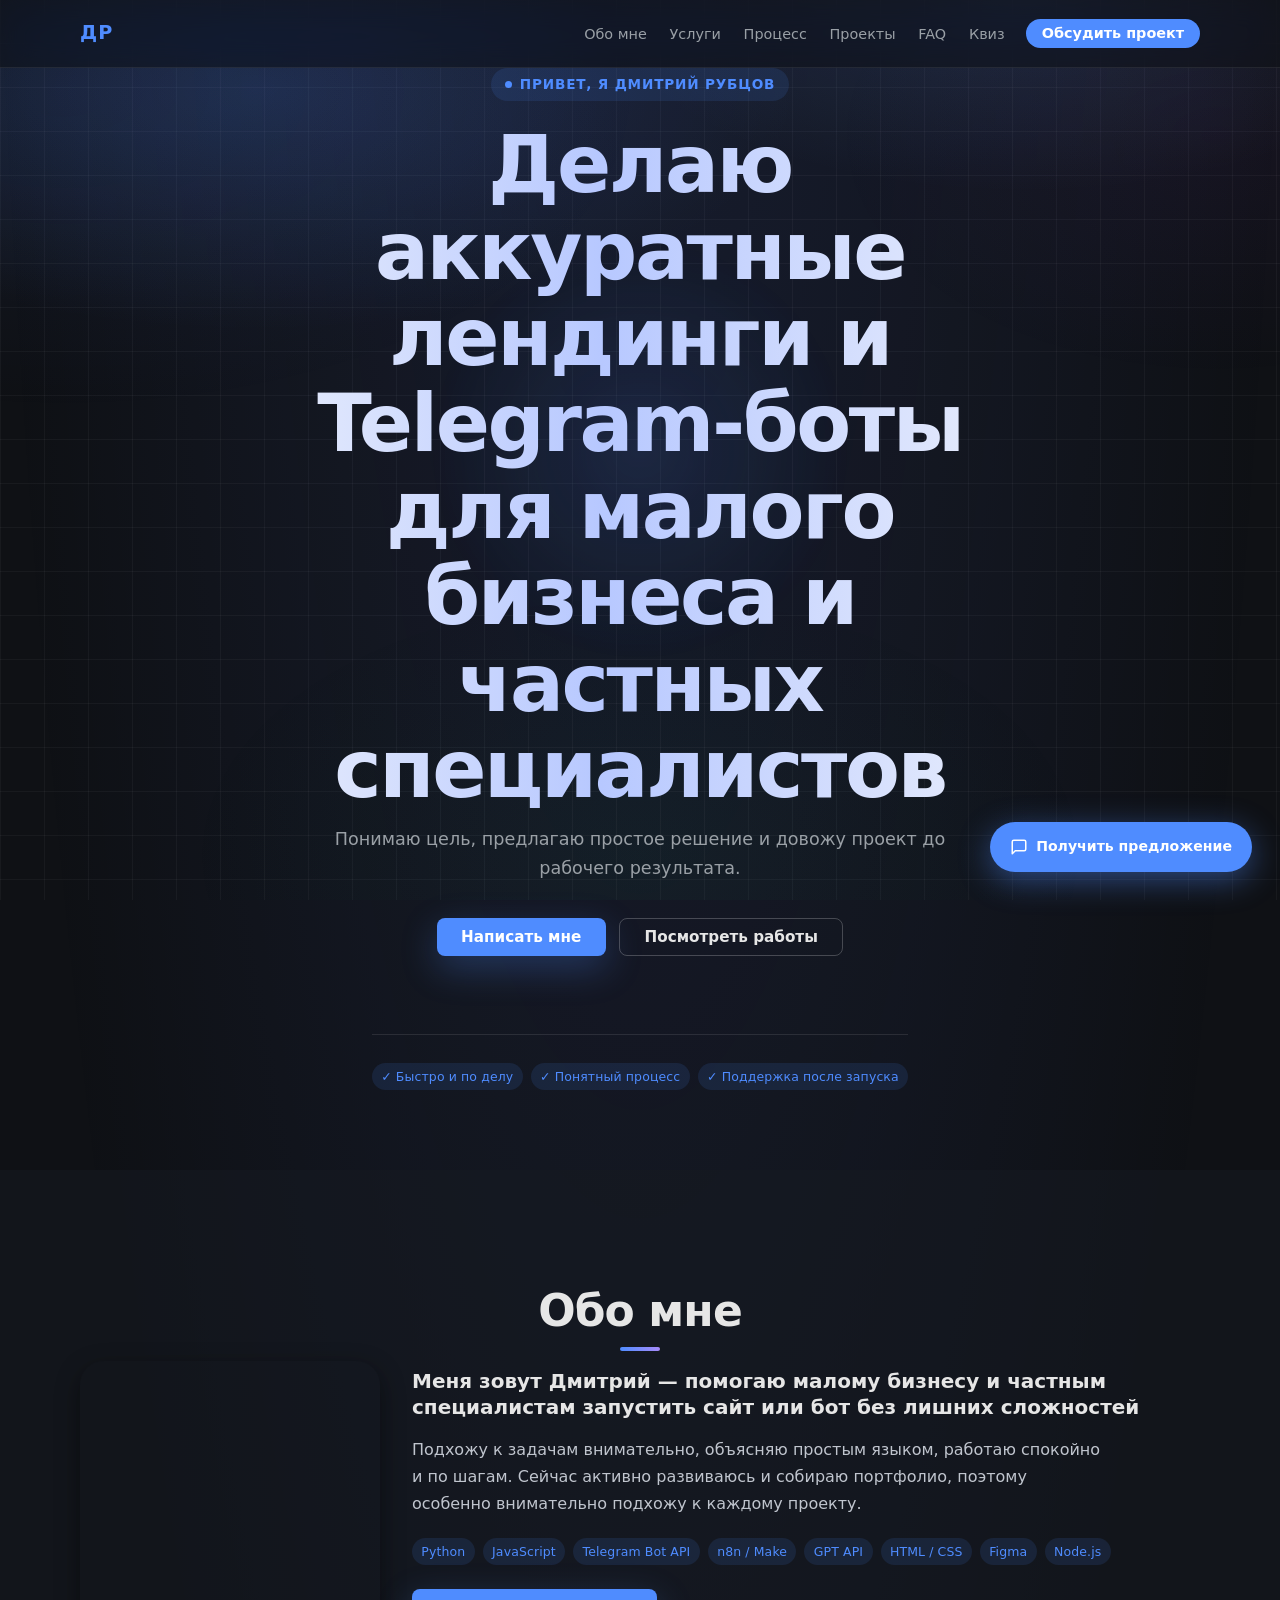
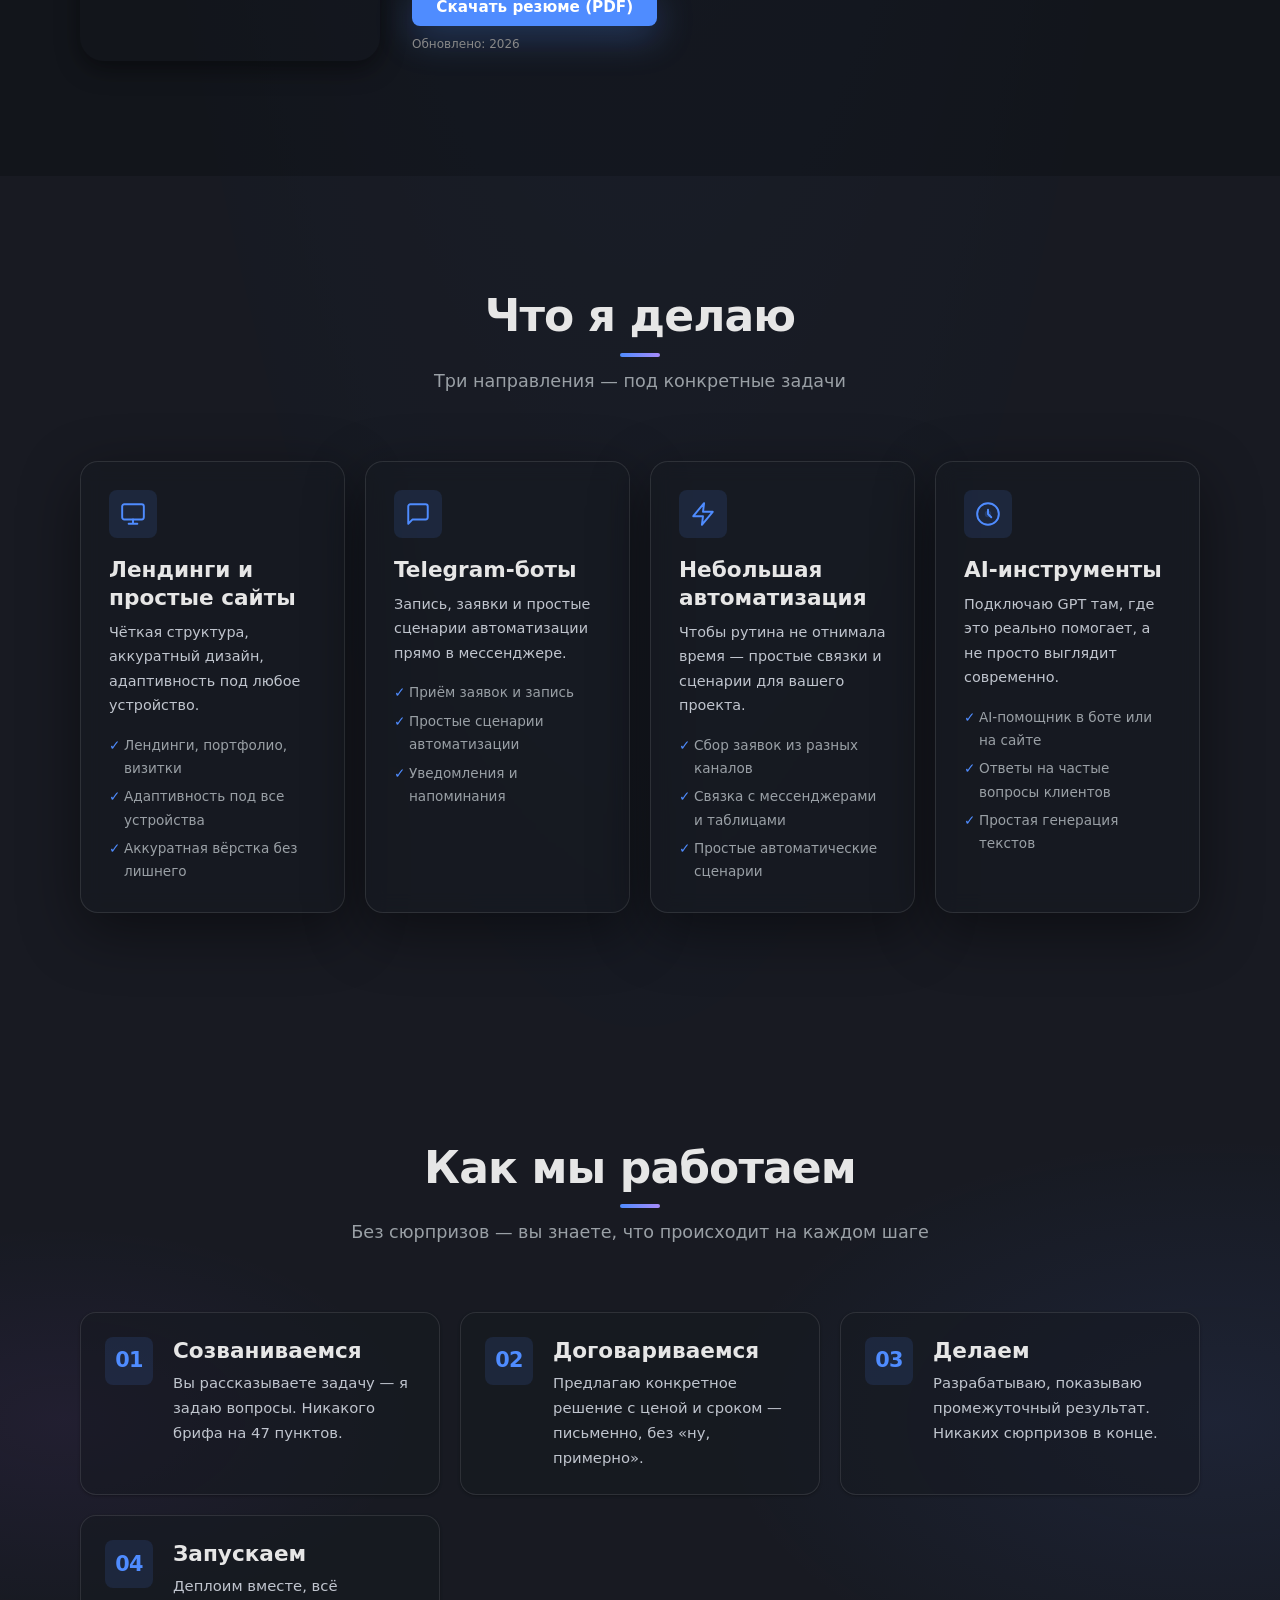
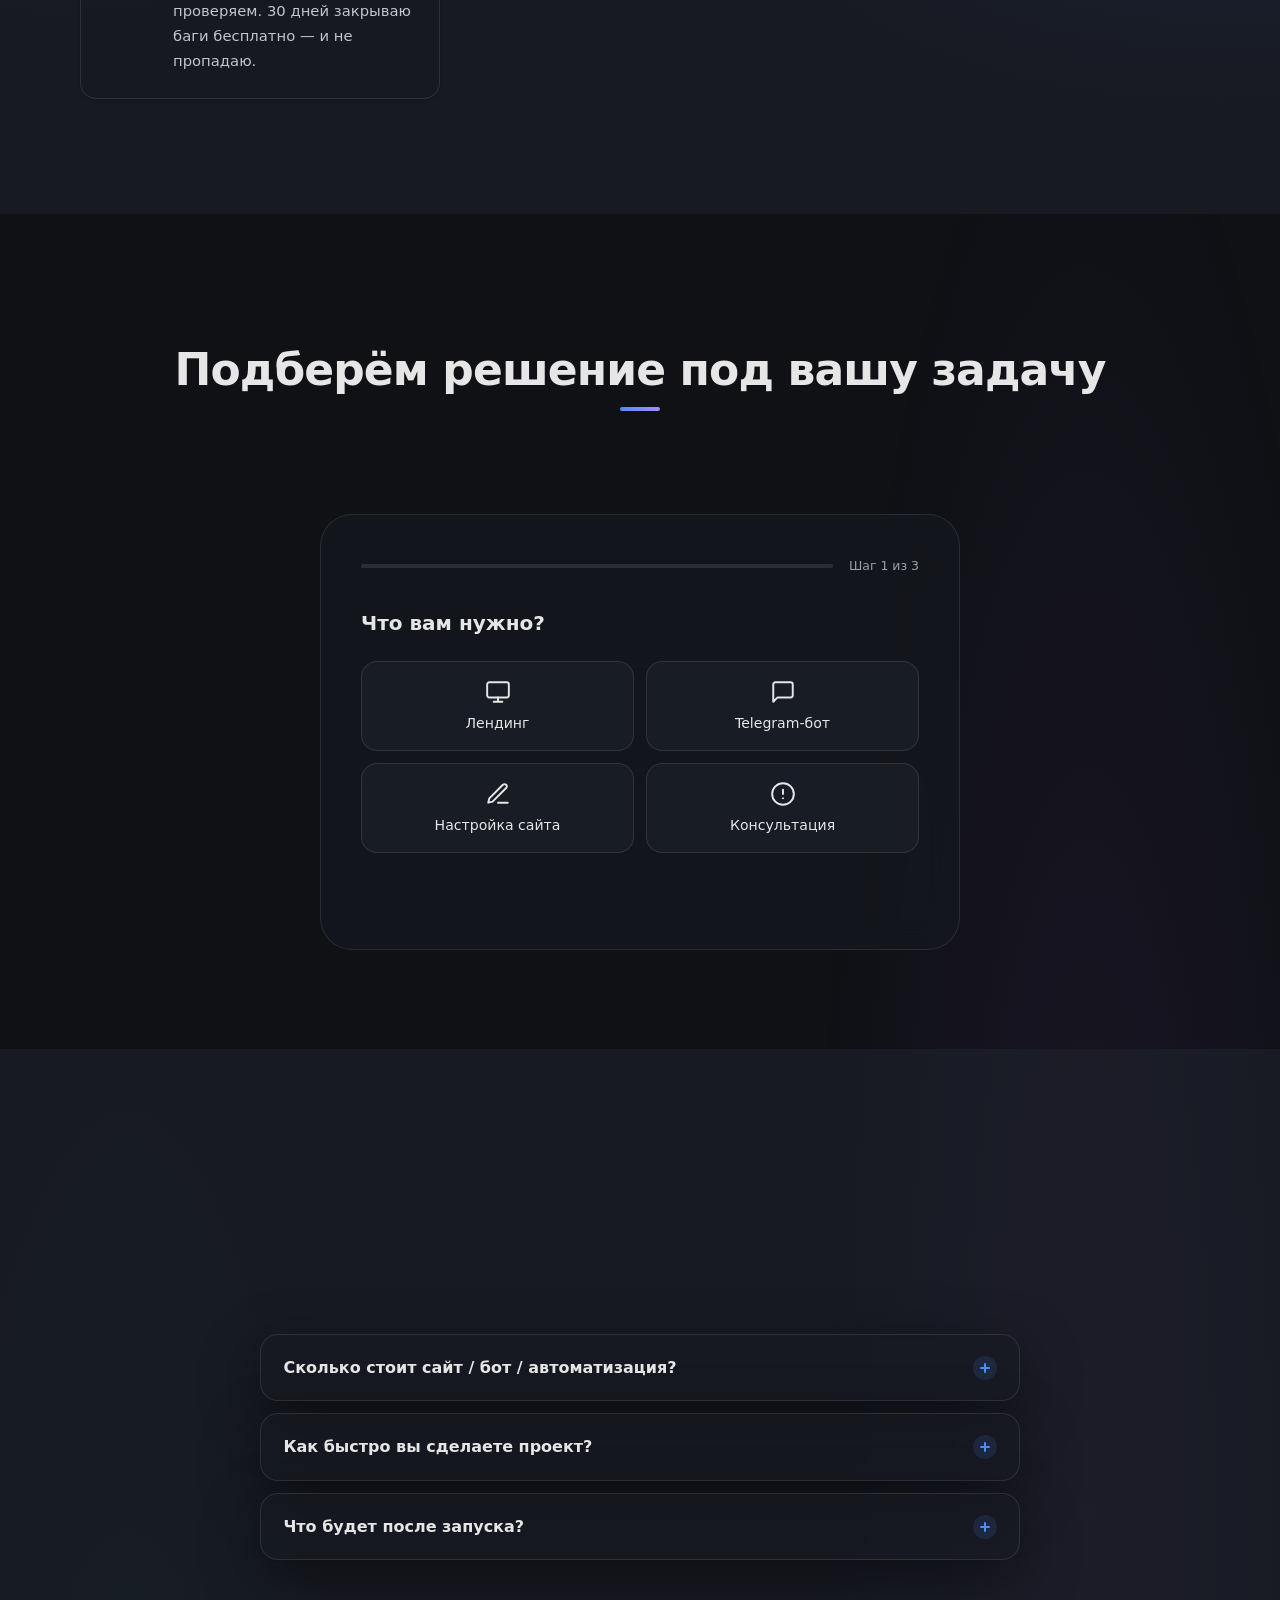
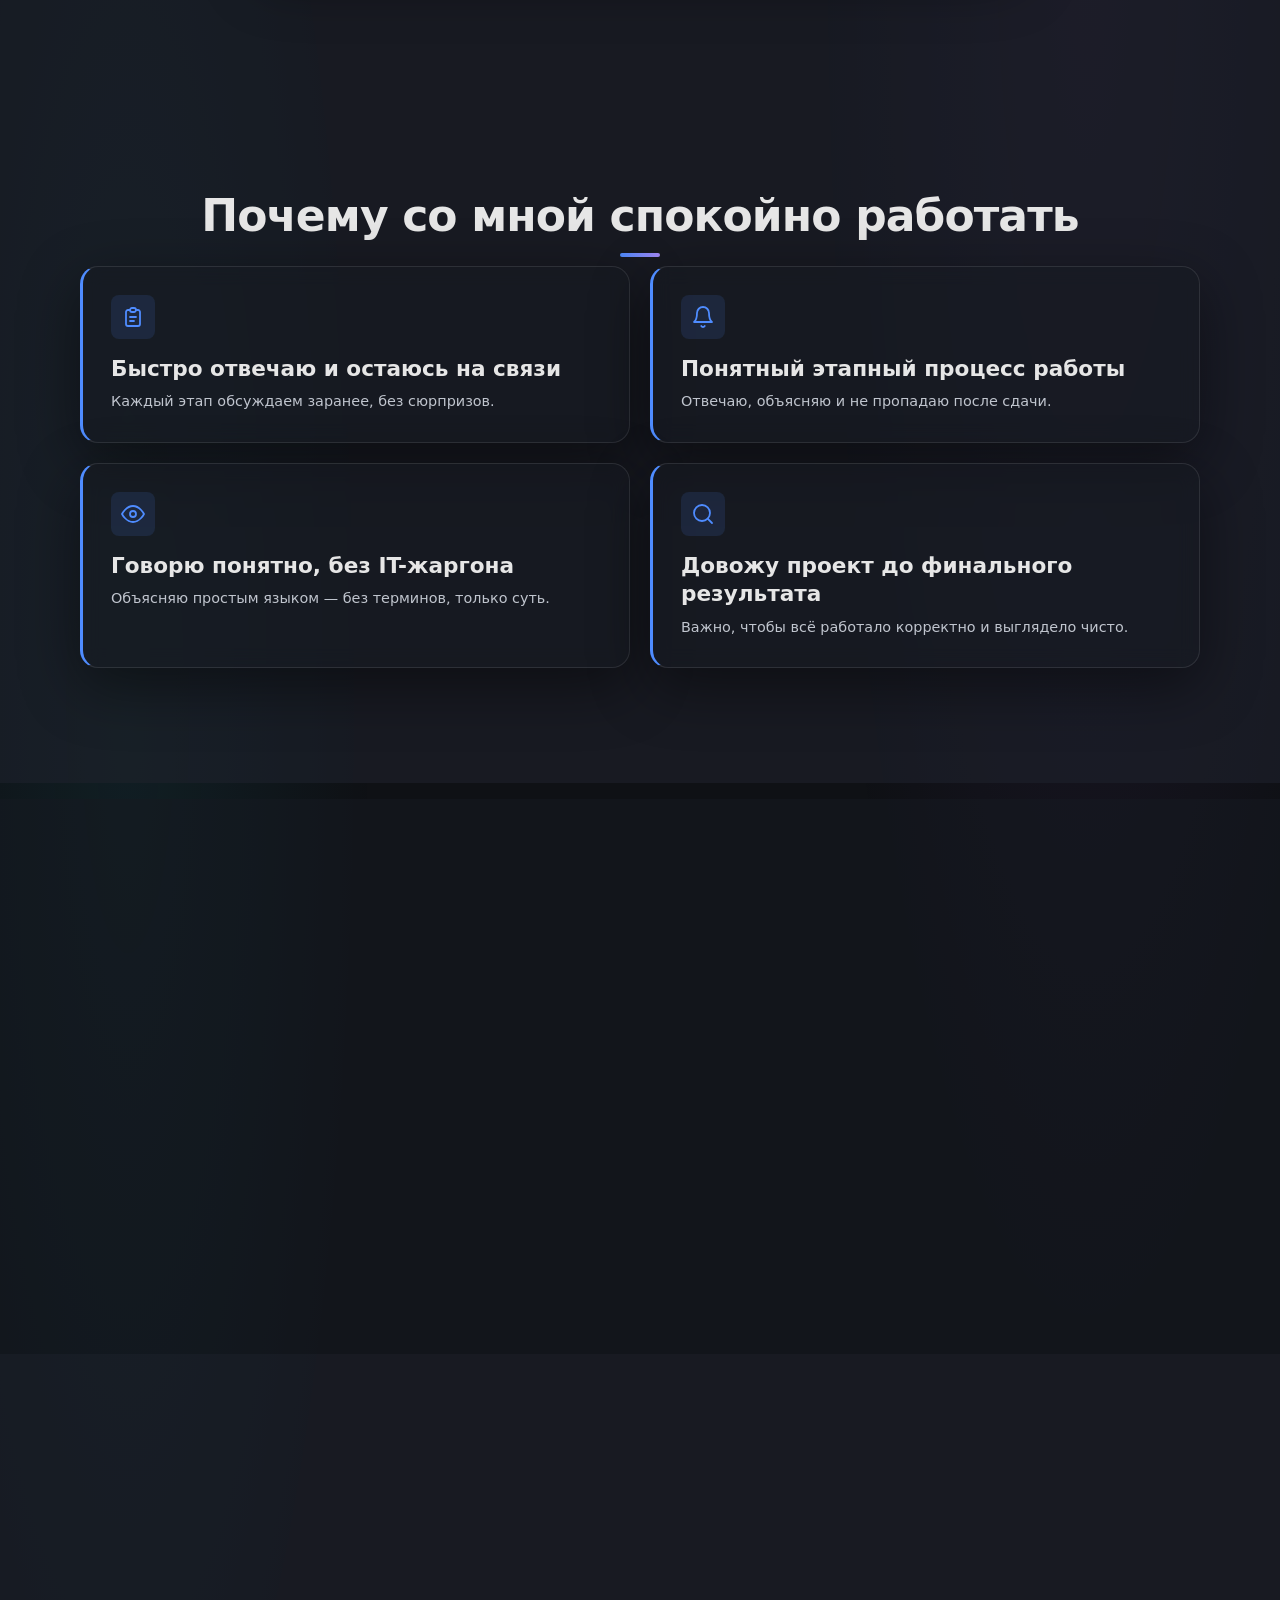
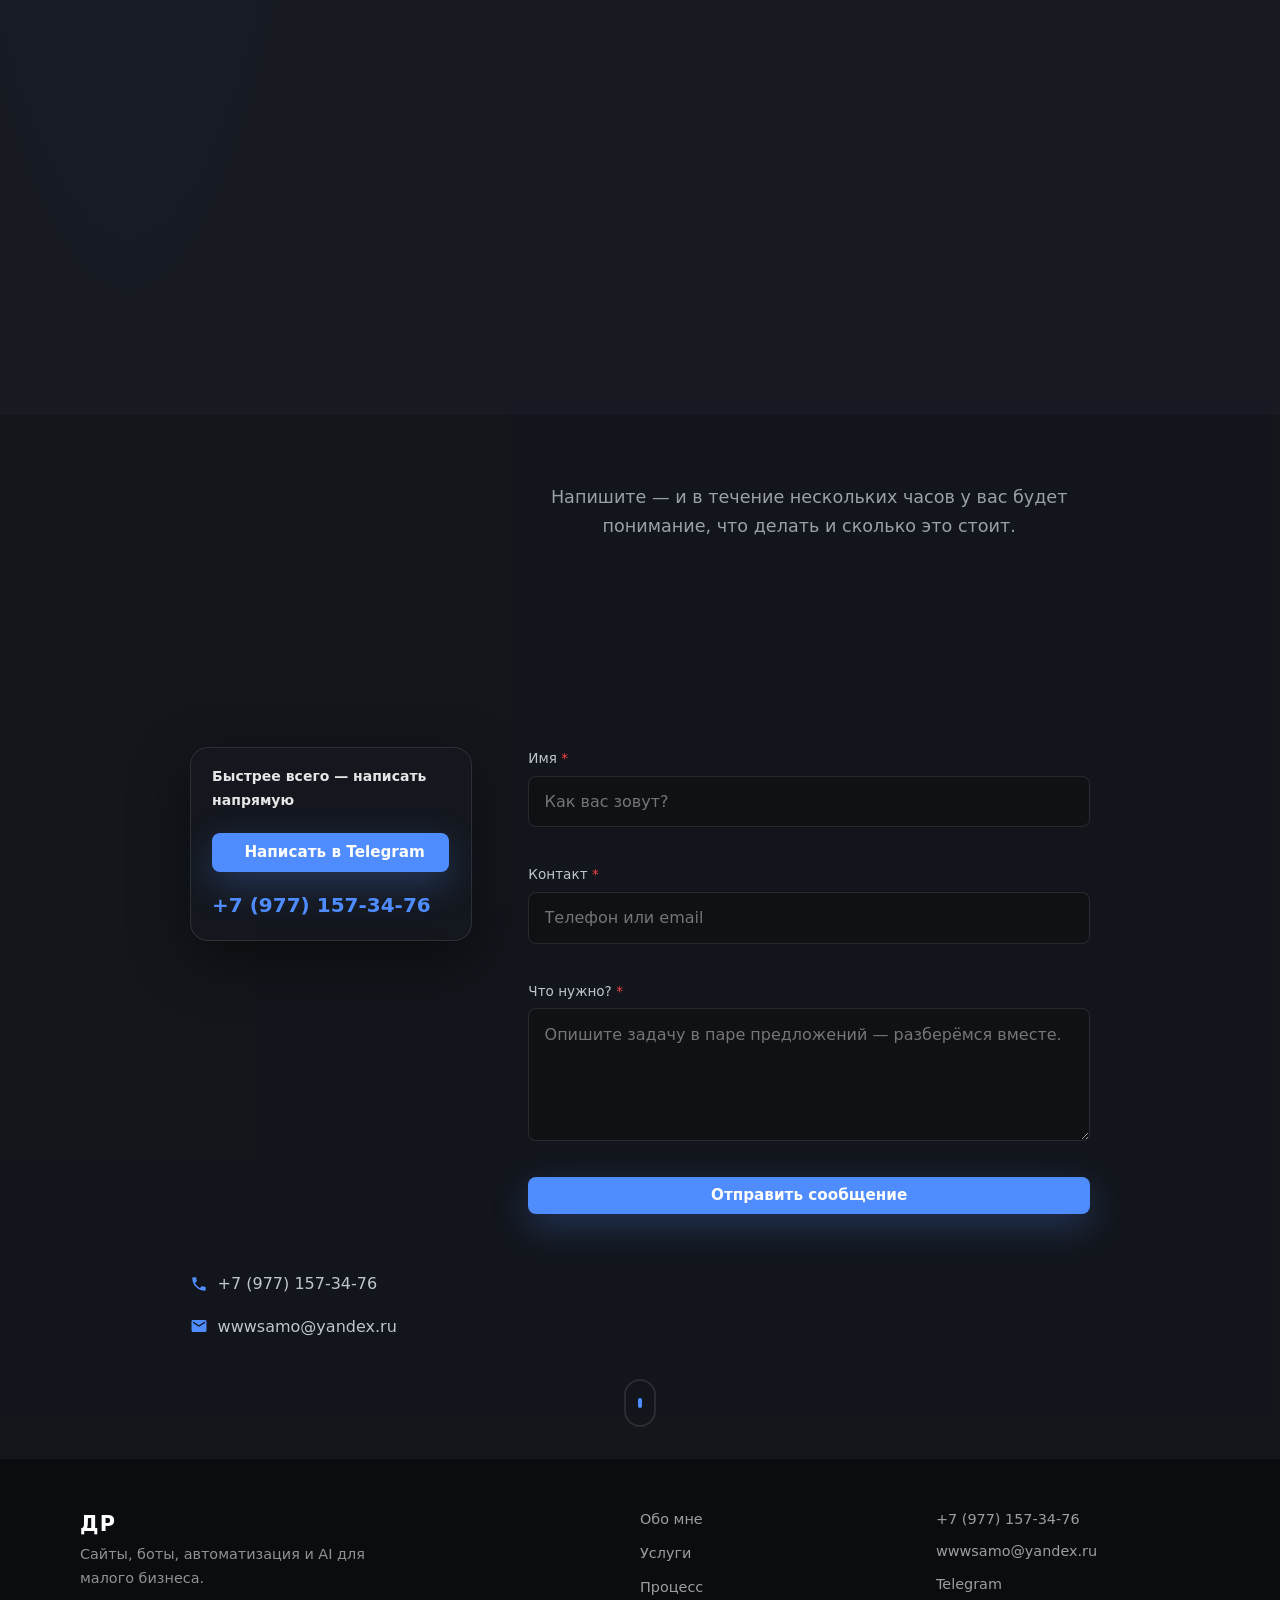
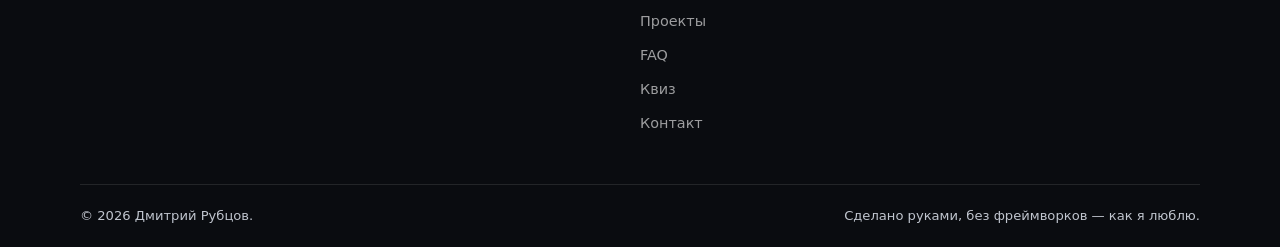
==== index.html @ fde27c3b "fix: cache bust script.js to fix quiz interactivity on production" ====
<!DOCTYPE html>
<html lang="ru">
<head>
  <meta charset="UTF-8" />
  <meta name="viewport" content="width=device-width, initial-scale=1.0" />
  <meta name="description" content="Создаю адаптивные лендинги и Telegram-боты для задач бизнеса. Ясно, по шагам, с доведением до результата." />
  <link rel="canonical" href="https://olgachauka.ru/" />
  <meta name="robots" content="index,follow" />
  <meta property="og:title"       content="Дмитрий Рубцов — сайты и боты" />
  <meta property="og:description" content="Адаптивные лендинги, Telegram-боты, прозрачный процесс и ясная коммуникация." />
  <meta property="og:type"        content="website" />
  <meta property="og:url"         content="https://olgachauka.ru/" />
  <meta property="og:image"       content="https://olgachauka.ru/og.jpg" />
  <meta property="og:image:width" content="1200" />
  <meta property="og:image:height" content="630" />
  <meta name="twitter:card"        content="summary_large_image" />
  <meta name="twitter:title"       content="Дмитрий Рубцов — сайты и Telegram-боты" />
  <meta name="twitter:description" content="Адаптивные лендинги, Telegram-боты и автоматизация для бизнеса." />
  <meta name="twitter:image"       content="https://olgachauka.ru/og.jpg" />
  <meta name="theme-color" content="#0f172a">
  <link rel="icon" href="/favicon.ico" sizes="any">
  <link rel="icon" href="/icon.svg" type="image/svg+xml">
  <title>Дмитрий Рубцов — Лендинги и Telegram-боты</title>
  <link rel="stylesheet" href="styles.css?v=2" />
</head>
<body>

  <div class="cursor-glow" aria-hidden="true"></div>

  <!-- ============================================================
       HEADER
       ============================================================ -->
  <header class="header" id="header">
    <nav class="nav container" aria-label="Главное меню">

      <a href="#hero" class="nav__logo" aria-label="На главную">ДР</a>

      <button class="nav__burger" id="navBurger"
              aria-label="Открыть меню" aria-expanded="false"
              aria-controls="navList">
        <span></span>
        <span></span>
        <span></span>
      </button>

      <ul class="nav__list" id="navList" role="list">
        <li><a href="#about"   class="nav__link">Обо мне</a></li>
        <li><a href="#services" class="nav__link">Услуги</a></li>
        <li><a href="#process"  class="nav__link">Процесс</a></li>
        <li><a href="#projects" class="nav__link">Проекты</a></li>
        <li><a href="#faq"      class="nav__link">FAQ</a></li>
        <li><a href="#quiz"     class="nav__link">Квиз</a></li>
        <li><a href="#contact"  class="nav__link nav__link--cta">Обсудить проект</a></li>
      </ul>

    </nav>
  </header>

  <main>

    <!-- ============================================================
         HERO
         ============================================================ -->
    <section class="hero" id="hero" aria-labelledby="heroHeading">
      <div class="hero__content container">

        <p class="hero__greeting">Привет, я Дмитрий Рубцов</p>

        <h1 class="hero__name" id="heroHeading">
          Делаю аккуратные лендинги и Telegram-боты для малого бизнеса и частных специалистов
        </h1>

        <p class="hero__desc">
          Понимаю цель, предлагаю простое решение и довожу проект до рабочего результата.
        </p>

        <div class="hero__actions">
          <a href="#contact"   class="btn btn--primary">Написать мне</a>
          <a href="#projects" class="btn btn--outline">Посмотреть работы</a>
        </div>

        <ul class="hero__badges" role="list" aria-label="Принципы работы">
          <li class="tag">✓ Быстро и по делу</li>
          <li class="tag">✓ Понятный процесс</li>
          <li class="tag">✓ Поддержка после запуска</li>
        </ul>

      </div>

      <a href="#about" class="hero__scroll-hint" aria-label="Перейти к разделу «Обо мне»">
        <span aria-hidden="true"></span>
      </a>
    </section>

    <!-- ============================================================
         ABOUT
         ============================================================ -->
    <section class="section about reveal" id="about" aria-labelledby="aboutHeading">
      <div class="container">
        <h2 class="section__title" id="aboutHeading">Обо мне</h2>

        <div class="about__grid">

          <figure class="about__photo">
            <img src="assets/photo.jpg" alt="Дмитрий Рубцов — разработчик"
                 width="320" height="320" loading="lazy"
                 onerror="this.style.display='none'" />
            <div class="about__photo-placeholder" aria-hidden="true" style="display:none">ДР</div>
          </figure>

          <div class="about__text">
            <h3 class="about__subtitle">Меня зовут Дмитрий — помогаю малому бизнесу и частным специалистам запустить сайт или бот без лишних сложностей</h3>

            <p>Подхожу к задачам внимательно, объясняю простым языком, работаю спокойно и по шагам.
              Сейчас активно развиваюсь и собираю портфолио, поэтому особенно внимательно
              подхожу к каждому проекту.</p>

            <ul class="about__skills" role="list" aria-label="Технологии">
              <li class="tag">Python</li>
              <li class="tag">JavaScript</li>
              <li class="tag">Telegram Bot API</li>
              <li class="tag">n8n / Make</li>
              <li class="tag">GPT API</li>
              <li class="tag">HTML / CSS</li>
              <li class="tag">Figma</li>
              <li class="tag">Node.js</li>
            </ul>

            <a href="assets/resume.pdf" class="btn btn--primary"
               target="_blank" rel="noopener noreferrer"
               aria-label="Скачать резюме в формате PDF">
              Скачать резюме (PDF)
            </a>
            <small style="display:block;margin-top:.5rem;color:#888;font-size:.75rem;">Обновлено: 2026</small>
          </div>

        </div>
      </div>
    </section>

    <!-- ============================================================
         SERVICES
         ============================================================ -->
    <section class="section services reveal" id="services" aria-labelledby="servicesHeading">
      <div class="container">
        <h2 class="section__title" id="servicesHeading">Что я делаю</h2>
        <p class="section__subtitle">Три направления — под конкретные задачи</p>

        <ul class="services__grid" role="list">

          <li class="service-card tilt-card">
            <div class="service-card__icon" aria-hidden="true">
              <svg viewBox="0 0 24 24" fill="none" stroke="currentColor" stroke-width="1.8"
                   stroke-linecap="round" stroke-linejoin="round">
                <rect x="2" y="3" width="20" height="14" rx="2"/>
                <path d="M8 21h8M12 17v4"/>
              </svg>
            </div>
            <h3 class="service-card__title">Лендинги и простые сайты</h3>
            <p class="service-card__desc">
              Чёткая структура, аккуратный дизайн, адаптивность под любое устройство.
            </p>
            <ul class="service-card__list" role="list">
              <li>Лендинги, портфолио, визитки</li>
              <li>Адаптивность под все устройства</li>
              <li>Аккуратная вёрстка без лишнего</li>
            </ul>
          </li>

          <li class="service-card tilt-card">
            <div class="service-card__icon" aria-hidden="true">
              <svg viewBox="0 0 24 24" fill="none" stroke="currentColor" stroke-width="1.8"
                   stroke-linecap="round" stroke-linejoin="round">
                <path d="M21 15a2 2 0 0 1-2 2H7l-4 4V5a2 2 0 0 1 2-2h14a2 2 0 0 1 2 2z"/>
              </svg>
            </div>
            <h3 class="service-card__title">Telegram-боты</h3>
            <p class="service-card__desc">
              Запись, заявки и простые сценарии автоматизации прямо в мессенджере.
            </p>
            <ul class="service-card__list" role="list">
              <li>Приём заявок и запись</li>
              <li>Простые сценарии автоматизации</li>
              <li>Уведомления и напоминания</li>
            </ul>
          </li>

          <li class="service-card tilt-card">
            <div class="service-card__icon" aria-hidden="true">
              <svg viewBox="0 0 24 24" fill="none" stroke="currentColor" stroke-width="1.8"
                   stroke-linecap="round" stroke-linejoin="round">
                <path d="M13 2L3 14h9l-1 8 10-12h-9l1-8z"/>
              </svg>
            </div>
            <h3 class="service-card__title">Небольшая автоматизация</h3>
            <p class="service-card__desc">
              Чтобы рутина не отнимала время — простые связки и сценарии для вашего проекта.
            </p>
            <ul class="service-card__list" role="list">
              <li>Сбор заявок из разных каналов</li>
              <li>Связка с мессенджерами и таблицами</li>
              <li>Простые автоматические сценарии</li>
            </ul>
          </li>

          <li class="service-card tilt-card">
            <div class="service-card__icon" aria-hidden="true">
              <svg viewBox="0 0 24 24" fill="none" stroke="currentColor" stroke-width="1.8"
                   stroke-linecap="round" stroke-linejoin="round">
                <path d="M12 2a10 10 0 1 0 0 20A10 10 0 0 0 12 2z"/>
                <path d="M12 8v4l3 3"/>
                <circle cx="12" cy="12" r="3" fill="currentColor" stroke="none" opacity=".2"/>
              </svg>
            </div>
            <h3 class="service-card__title">AI-инструменты</h3>
            <p class="service-card__desc">
              Подключаю GPT там, где это реально помогает, а не просто выглядит современно.
            </p>
            <ul class="service-card__list" role="list">
              <li>AI-помощник в боте или на сайте</li>
              <li>Ответы на частые вопросы клиентов</li>
              <li>Простая генерация текстов</li>
            </ul>
          </li>

        </ul>
      </div>
    </section>

    <!-- ============================================================
         PROCESS
         ============================================================ -->
    <section class="section process reveal" id="process" aria-labelledby="processHeading">
      <div class="container">
        <h2 class="section__title" id="processHeading">Как мы работаем</h2>
        <p class="section__subtitle">Без сюрпризов — вы знаете, что происходит на каждом шаге</p>

        <ol class="process__list" role="list">

          <li class="process-step">
            <div class="process-step__num" aria-hidden="true">01</div>
            <div class="process-step__body">
              <h3 class="process-step__title">Созваниваемся</h3>
              <p class="process-step__desc">
                Вы рассказываете задачу — я задаю вопросы. Никакого брифа на 47 пунктов.
              </p>
            </div>
          </li>

          <li class="process-step">
            <div class="process-step__num" aria-hidden="true">02</div>
            <div class="process-step__body">
              <h3 class="process-step__title">Договариваемся</h3>
              <p class="process-step__desc">
                Предлагаю конкретное решение с ценой и сроком — письменно, без «ну, примерно».
              </p>
            </div>
          </li>

          <li class="process-step">
            <div class="process-step__num" aria-hidden="true">03</div>
            <div class="process-step__body">
              <h3 class="process-step__title">Делаем</h3>
              <p class="process-step__desc">
                Разрабатываю, показываю промежуточный результат. Никаких сюрпризов в конце.
              </p>
            </div>
          </li>

          <li class="process-step">
            <div class="process-step__num" aria-hidden="true">04</div>
            <div class="process-step__body">
              <h3 class="process-step__title">Запускаем</h3>
              <p class="process-step__desc">
                Деплоим вместе, всё проверяем. 30 дней закрываю баги бесплатно — и не пропадаю.
              </p>
            </div>
          </li>

        </ol>
      </div>
    </section>

    <!-- ============================================================
         QUIZ
         ============================================================ -->
    <section class="section quiz reveal" id="quiz" aria-labelledby="quizHeading">
      <div class="container">
        <h2 class="section__title" id="quizHeading">Подберём решение под вашу задачу</h2>
        <p class="section__subtitle">Ответьте на 3 вопроса — пришлю точную стоимость и сроки</p>

        <div class="quiz-box" id="quizInline">

          <div class="quiz-box__head">
            <div class="quiz-box__progress" role="progressbar" aria-valuemin="0" aria-valuemax="100" aria-valuenow="0">
              <div class="quiz-box__fill" style="width:0%"></div>
            </div>
            <span class="quiz-box__counter">Шаг 1 из 3</span>
          </div>

          <!-- Шаг 1 — Что нужно? -->
          <div class="quiz-box__step" data-step="1">
            <h3 class="quiz-box__question">Что вам нужно?</h3>
            <div class="quiz-box__opts">
              <button class="quiz-opt" type="button" data-step="1" data-val="landing">
                <svg viewBox="0 0 24 24" fill="none" stroke="currentColor" stroke-width="1.8" stroke-linecap="round" stroke-linejoin="round" aria-hidden="true"><rect x="2" y="3" width="20" height="14" rx="2"/><path d="M8 21h8M12 17v4"/></svg>
                Лендинг
              </button>
              <button class="quiz-opt" type="button" data-step="1" data-val="bot">
                <svg viewBox="0 0 24 24" fill="none" stroke="currentColor" stroke-width="1.8" stroke-linecap="round" stroke-linejoin="round" aria-hidden="true"><path d="M21 15a2 2 0 0 1-2 2H7l-4 4V5a2 2 0 0 1 2-2h14a2 2 0 0 1 2 2z"/></svg>
                Telegram-бот
              </button>
              <button class="quiz-opt" type="button" data-step="1" data-val="setup">
                <svg viewBox="0 0 24 24" fill="none" stroke="currentColor" stroke-width="1.8" stroke-linecap="round" stroke-linejoin="round" aria-hidden="true"><path d="M12 20h9"/><path d="M16.5 3.5a2.121 2.121 0 0 1 3 3L7 19l-4 1 1-4L16.5 3.5z"/></svg>
                Настройка сайта
              </button>
              <button class="quiz-opt" type="button" data-step="1" data-val="consult">
                <svg viewBox="0 0 24 24" fill="none" stroke="currentColor" stroke-width="1.8" stroke-linecap="round" stroke-linejoin="round" aria-hidden="true"><circle cx="12" cy="12" r="10"/><path d="M12 8v4M12 16h.01"/></svg>
                Консультация
              </button>
            </div>
          </div>

          <!-- Шаг 2 — Когда? -->
          <div class="quiz-box__step" data-step="2" hidden>
            <h3 class="quiz-box__question">Когда нужен проект?</h3>
            <div class="quiz-box__opts quiz-box__opts--3">
              <button class="quiz-opt" type="button" data-step="2" data-val="urgent">
                <svg viewBox="0 0 24 24" fill="none" stroke="currentColor" stroke-width="1.8" stroke-linecap="round" stroke-linejoin="round" aria-hidden="true"><path d="M13 2L3 14h9l-1 8 10-12h-9l1-8z"/></svg>
                Срочно
              </button>
              <button class="quiz-opt" type="button" data-step="2" data-val="week">
                <svg viewBox="0 0 24 24" fill="none" stroke="currentColor" stroke-width="1.8" stroke-linecap="round" stroke-linejoin="round" aria-hidden="true"><rect x="3" y="4" width="18" height="18" rx="2"/><path d="M16 2v4M8 2v4M3 10h18"/></svg>
                В течение недели
              </button>
              <button class="quiz-opt" type="button" data-step="2" data-val="exploring">
                <svg viewBox="0 0 24 24" fill="none" stroke="currentColor" stroke-width="1.8" stroke-linecap="round" stroke-linejoin="round" aria-hidden="true"><circle cx="11" cy="11" r="8"/><path d="m21 21-4.35-4.35"/></svg>
                Изучаю варианты
              </button>
            </div>
          </div>

          <!-- Шаг 3 — Как связаться? -->
          <div class="quiz-box__step" data-step="3" hidden>
            <h3 class="quiz-box__question">Как с вами связаться?</h3>
            <div class="quiz-box__opts quiz-box__opts--3">
              <button class="quiz-opt" type="button" data-step="3" data-val="telegram">
                <svg viewBox="0 0 24 24" fill="none" stroke="currentColor" stroke-width="1.8" stroke-linecap="round" stroke-linejoin="round" aria-hidden="true"><path d="M22 2L11 13"/><path d="M22 2L15 22l-4-9-9-4 20-7z"/></svg>
                Telegram
              </button>
              <button class="quiz-opt" type="button" data-step="3" data-val="whatsapp">
                <svg viewBox="0 0 24 24" fill="none" stroke="currentColor" stroke-width="1.8" stroke-linecap="round" stroke-linejoin="round" aria-hidden="true"><path d="M21 11.5a8.38 8.38 0 0 1-.9 3.8 8.5 8.5 0 0 1-7.6 4.7 8.38 8.38 0 0 1-3.8-.9L3 21l1.9-5.7a8.38 8.38 0 0 1-.9-3.8 8.5 8.5 0 0 1 4.7-7.6 8.38 8.38 0 0 1 3.8-.9h.5a8.48 8.48 0 0 1 8 8v.5z"/></svg>
                WhatsApp
              </button>
              <button class="quiz-opt" type="button" data-step="3" data-val="email">
                <svg viewBox="0 0 24 24" fill="none" stroke="currentColor" stroke-width="1.8" stroke-linecap="round" stroke-linejoin="round" aria-hidden="true"><path d="M4 4h16c1.1 0 2 .9 2 2v12c0 1.1-.9 2-2 2H4c-1.1 0-2-.9-2-2V6c0-1.1.9-2 2-2z"/><polyline points="22,6 12,13 2,6"/></svg>
                Email
              </button>
            </div>
          </div>

          <!-- Шаг 4 — Форма -->
          <div class="quiz-box__step" data-step="4" hidden>
            <h3 class="quiz-box__question">Оставьте контакт — отвечу в течение нескольких часов</h3>
            <div class="quiz-box__form">
              <div class="form-group">
                <label for="qiName">Ваше имя <abbr title="обязательное поле">*</abbr></label>
                <input type="text" id="qiName" data-quiz-name
                       placeholder="Как вас зовут?" autocomplete="name" required />
                <span class="form-error" role="alert" aria-live="polite"></span>
              </div>
              <div class="form-group">
                <label for="qiContact"><span data-contact-label>Telegram / WhatsApp / Email</span> <abbr title="обязательное поле">*</abbr></label>
                <input type="text" id="qiContact" data-quiz-contact
                       placeholder="@username, номер или email" required />
                <span class="form-error" role="alert" aria-live="polite"></span>
              </div>
              <button type="button" class="btn btn--primary btn--full" data-quiz-submit>
                Получить консультацию
              </button>
              <p class="quiz-box__note">Данные не передаются третьим лицам</p>
            </div>
          </div>

          <!-- Успех -->
          <div class="quiz-box__done" hidden>
            <div class="quiz-box__done-check" aria-hidden="true">
              <svg viewBox="0 0 24 24" fill="none" stroke="currentColor" stroke-width="2.5" stroke-linecap="round" stroke-linejoin="round"><polyline points="20 6 9 17 4 12"/></svg>
            </div>
            <h3>Заявка принята!</h3>
            <p>Напишу вам в ближайшие несколько часов. Спасибо!</p>
          </div>

          <div class="quiz-box__foot">
            <button type="button" class="quiz-back" hidden aria-label="Вернуться к предыдущему вопросу">
              <svg viewBox="0 0 24 24" fill="none" stroke="currentColor" stroke-width="2" stroke-linecap="round" stroke-linejoin="round" aria-hidden="true"><path d="M19 12H5M12 5l-7 7 7 7"/></svg>
              Назад
            </button>
          </div>

        </div>
      </div>
    </section>

    <!-- ============================================================
         FAQ
         ============================================================ -->
    <section class="section faq reveal" id="faq" aria-labelledby="faqHeading">
      <div class="container">
        <h2 class="section__title" id="faqHeading">Частые вопросы</h2>
        <p class="section__subtitle">То, что обычно спрашивают перед первым сообщением</p>

        <div class="faq__list" role="list">

          <details class="faq-item" role="listitem">
            <summary class="faq-item__question">
              Сколько стоит сайт / бот / автоматизация?
              <span class="faq-item__icon" aria-hidden="true"></span>
            </summary>
            <div class="faq-item__answer">
              <p>Зависит от задачи. Лендинг — от 10 000 ₽, Telegram-бот — от 10 000 ₽,
                 автоматизация — от 20 000 ₽. Точную цифру называю после короткого разговора,
                 не «на глаз» по переписке.</p>
            </div>
          </details>

          <details class="faq-item" role="listitem">
            <summary class="faq-item__question">
              Как быстро вы сделаете проект?
              <span class="faq-item__icon" aria-hidden="true"></span>
            </summary>
            <div class="faq-item__answer">
              <p>Лендинг — от 7 рабочих дней, бот — 5–14 дней, автоматизация — от 2 недель.
                 Сроки фиксирую письменно и держу их — без «оказалось сложнее».</p>
            </div>
          </details>

          <details class="faq-item" role="listitem">
            <summary class="faq-item__question">
              Что будет после запуска?
              <span class="faq-item__icon" aria-hidden="true"></span>
            </summary>
            <div class="faq-item__answer">
              <p>30 дней правлю баги бесплатно. Дальше — разовые задачи или ежемесячный
                 пакет часов. Не бросаю клиентов с «ну теперь сами».</p>
            </div>
          </details>

        </div>
      </div>
    </section>

    <!-- ============================================================
         WHY — Почему со мной спокойно работать
         ============================================================ -->
    <section class="section why reveal" id="why" aria-labelledby="whyHeading">
      <div class="container">
        <h2 class="section__title" id="whyHeading">Почему со мной спокойно работать</h2>

        <ul class="why__grid" role="list">

          <li class="why-card tilt-card">
            <div class="why-card__icon" aria-hidden="true">
              <svg viewBox="0 0 24 24" fill="none" stroke="currentColor" stroke-width="1.8"
                   stroke-linecap="round" stroke-linejoin="round">
                <path d="M9 5H7a2 2 0 0 0-2 2v12a2 2 0 0 0 2 2h10a2 2 0 0 0 2-2V7a2 2 0 0 0-2-2h-2"/>
                <rect x="9" y="3" width="6" height="4" rx="2"/>
                <path d="M9 12h6M9 16h4"/>
              </svg>
            </div>
            <h3 class="why-card__title">Быстро отвечаю и остаюсь на связи</h3>
            <p class="why-card__desc">Каждый этап обсуждаем заранее, без сюрпризов.</p>
          </li>

          <li class="why-card tilt-card">
            <div class="why-card__icon" aria-hidden="true">
              <svg viewBox="0 0 24 24" fill="none" stroke="currentColor" stroke-width="1.8"
                   stroke-linecap="round" stroke-linejoin="round">
                <path d="M18 8A6 6 0 0 0 6 8c0 7-3 9-3 9h18s-3-2-3-9"/>
                <path d="M13.73 21a2 2 0 0 1-3.46 0"/>
              </svg>
            </div>
            <h3 class="why-card__title">Понятный этапный процесс работы</h3>
            <p class="why-card__desc">Отвечаю, объясняю и не пропадаю после сдачи.</p>
          </li>

          <li class="why-card tilt-card">
            <div class="why-card__icon" aria-hidden="true">
              <svg viewBox="0 0 24 24" fill="none" stroke="currentColor" stroke-width="1.8"
                   stroke-linecap="round" stroke-linejoin="round">
                <path d="M1 12s4-8 11-8 11 8 11 8-4 8-11 8-11-8-11-8z"/>
                <circle cx="12" cy="12" r="3"/>
              </svg>
            </div>
            <h3 class="why-card__title">Говорю понятно, без IT-жаргона</h3>
            <p class="why-card__desc">Объясняю простым языком — без терминов, только суть.</p>
          </li>

          <li class="why-card tilt-card">
            <div class="why-card__icon" aria-hidden="true">
              <svg viewBox="0 0 24 24" fill="none" stroke="currentColor" stroke-width="1.8"
                   stroke-linecap="round" stroke-linejoin="round">
                <circle cx="11" cy="11" r="8"/>
                <path d="m21 21-4.35-4.35"/>
              </svg>
            </div>
            <h3 class="why-card__title">Довожу проект до финального результата</h3>
            <p class="why-card__desc">Важно, чтобы всё работало корректно и выглядело чисто.</p>
          </li>

        </ul>
      </div>
    </section>

    <!-- ============================================================
         WHO — Когда стоит обратиться ко мне
         ============================================================ -->
    <section class="section who reveal" id="who" aria-labelledby="whoHeading">
      <div class="container">
        <h2 class="section__title" id="whoHeading">Когда стоит обратиться ко мне</h2>

        <ul class="who__list" role="list">

          <li class="who-item">
            <span class="who-item__icon" aria-hidden="true">
              <svg viewBox="0 0 24 24" fill="none" stroke="currentColor" stroke-width="2"
                   stroke-linecap="round" stroke-linejoin="round">
                <polyline points="20 6 9 17 4 12"/>
              </svg>
            </span>
            <p class="who-item__text">
              <strong class="who-item__lead">Если нужен понятный и аккуратный сайт,</strong>
              <span class="who-item__sub">а не перегруженное решение ради сложности.</span>
            </p>
          </li>

          <li class="who-item">
            <span class="who-item__icon" aria-hidden="true">
              <svg viewBox="0 0 24 24" fill="none" stroke="currentColor" stroke-width="2"
                   stroke-linecap="round" stroke-linejoin="round">
                <polyline points="20 6 9 17 4 12"/>
              </svg>
            </span>
            <p class="who-item__text">
              <strong class="who-item__lead">Если нужна простая автоматизация,</strong>
              <span class="who-item__sub">которая помогает бизнесу, а не мешает.</span>
            </p>
          </li>

          <li class="who-item">
            <span class="who-item__icon" aria-hidden="true">
              <svg viewBox="0 0 24 24" fill="none" stroke="currentColor" stroke-width="2"
                   stroke-linecap="round" stroke-linejoin="round">
                <polyline points="20 6 9 17 4 12"/>
              </svg>
            </span>
            <p class="who-item__text">
              <strong class="who-item__lead">Если важно работать с человеком,</strong>
              <span class="who-item__sub">который отвечает спокойно и по делу.</span>
            </p>
          </li>

          <li class="who-item">
            <span class="who-item__icon" aria-hidden="true">
              <svg viewBox="0 0 24 24" fill="none" stroke="currentColor" stroke-width="2"
                   stroke-linecap="round" stroke-linejoin="round">
                <polyline points="20 6 9 17 4 12"/>
              </svg>
            </span>
            <p class="who-item__text">
              <strong class="who-item__lead">Если нужен прозрачный процесс работы</strong>
              <span class="who-item__sub">с понятными шагами и без хаоса.</span>
            </p>
          </li>

        </ul>
      </div>
    </section>


    <!-- ============================================================
         PROJECTS — Проекты
         ============================================================ -->
    <section class="section projects reveal" id="projects" aria-labelledby="projectsHeading">
      <div class="container">
        <h2 class="section__title" id="projectsHeading">Проекты</h2>
        <p class="section__subtitle">Несколько примеров реализованных решений</p>

        <div class="projects__grid">

          <article class="project-card tilt-card">
            <div class="project-card__img">
              <img src="assets/projects/price-bot-site.jpg"
                   alt="Сайт с управлением ценами через Telegram-бот"
                   loading="lazy" onerror="this.closest('.project-card__img').style.display='none'" />
            </div>
            <div class="project-card__body">
              <h3 class="project-card__title">Сайт с управлением ценами через Telegram-бот</h3>
              <p class="project-card__desc">Лендинг, где цены можно менять через Telegram без правки кода.</p>
            </div>
            <footer class="project-card__footer">
              <a href="projects/price-bot-site.html" class="btn btn--sm btn--outline">Подробнее</a>
              <a href="https://naira-fish-voskresensk.ru/" class="btn btn--sm btn--primary"
                 target="_blank" rel="noopener noreferrer">Открыть сайт</a>
            </footer>
          </article>

          <article class="project-card tilt-card">
            <div class="project-card__img">
              <img src="assets/projects/tg-bot-tz.jpg"
                   alt="Telegram-бот по техническому заданию"
                   loading="lazy" onerror="this.closest('.project-card__img').style.display='none'" />
            </div>
            <div class="project-card__body">
              <h3 class="project-card__title">Telegram-бот по техническому заданию</h3>
              <p class="project-card__desc">Бот с меню и пошаговыми сценариями, запущенный по задаче клиента.</p>
            </div>
            <footer class="project-card__footer">
              <a href="projects/tg-bot-tz.html" class="btn btn--sm btn--outline">Подробнее</a>
              <a href="https://t.me/HvoyaDishi_bot" class="btn btn--sm btn--primary"
                 target="_blank" rel="noopener noreferrer">Открыть бота</a>
            </footer>
          </article>

          <article class="project-card tilt-card">
            <div class="project-card__img">
              <img src="assets/projects/wife-site.jpg"
                   alt="Сайт-витрина для частного проекта"
                   loading="lazy" onerror="this.closest('.project-card__img').style.display='none'" />
            </div>
            <div class="project-card__body">
              <h3 class="project-card__title">Сайт-витрина для частного проекта</h3>
              <p class="project-card__desc">Адаптивный сайт с аккуратной структурой, развивается постепенно.</p>
            </div>
            <footer class="project-card__footer">
              <a href="projects/wife-site.html" class="btn btn--sm btn--outline">Подробнее</a>
              <a href="https://olgachauka.ru/" class="btn btn--sm btn--primary"
                 target="_blank" rel="noopener noreferrer">Открыть сайт</a>
            </footer>
          </article>

        </div>
      </div>
    </section>

    <!-- ============================================================
         CONTACT
         ============================================================ -->
    <section class="section contact reveal" id="contact" aria-labelledby="contactHeading">
      <div class="container contact__inner">

        <h2 class="section__title" id="contactHeading">Обсудим вашу задачу?</h2>
        <p class="contact__subtitle">
          Напишите — и в течение нескольких часов у вас будет понимание,
          что делать и сколько это стоит.
        </p>

        <!-- Мессенджер CTA -->
        <div class="contact__messenger">
          <div class="contact__messenger-body">
            <p class="contact__messenger-title">Быстрее всего — написать напрямую</p>
            <div class="contact__quick">
              <a href="https://t.me/samorabotaD_bot" class="btn btn--primary contact__tg-btn"
                 target="_blank" rel="noopener noreferrer">
                <svg viewBox="0 0 24 24" fill="none" stroke="currentColor" stroke-width="2"
                     stroke-linecap="round" stroke-linejoin="round" aria-hidden="true" width="18" height="18">
                  <path d="M22 2L11 13"/><path d="M22 2L15 22l-4-9-9-4 20-7z"/>
                </svg>
                Написать в Telegram
              </a>
              <a href="tel:+79771573476" class="contact__messenger-phone">+7&nbsp;(977)&nbsp;157‑34‑76</a>
            </div>
          </div>
        </div>

        <!-- Форма -->
        <form class="contact__form" id="contactForm" novalidate
              aria-label="Форма обратной связи">

          <div style="position:absolute; left:-9999px; width:1px; height:1px; overflow:hidden;" aria-hidden="true">
  <label>Не заполняйте: <input type="text" name="hp" tabindex="-1" autocomplete="off"></label>
</div>

          <div class="form-group">
            <label for="contactName">Имя <abbr title="обязательное поле">*</abbr></label>
            <input type="text" id="contactName" name="name"
                   placeholder="Как вас зовут?"
                   autocomplete="name" required />
            <span class="form-error" role="alert" aria-live="polite"></span>
          </div>

          <div class="form-group">
            <label for="contactContact">Контакт <abbr title="обязательное поле">*</abbr></label>
            <input type="text" id="contactContact" name="contact"
                   placeholder="Телефон или email"
                   autocomplete="on" required />
            <span class="form-error" role="alert" aria-live="polite"></span>
          </div>

          <div class="form-group">
            <label for="contactMessage">Что нужно? <abbr title="обязательное поле">*</abbr></label>
            <textarea id="contactMessage" name="message" rows="4"
                      placeholder="Опишите задачу в паре предложений — разберёмся вместе."
                      required></textarea>
            <span class="form-error" role="alert" aria-live="polite"></span>
          </div>

          <button type="submit" class="btn btn--primary btn--full">
            Отправить сообщение
          </button>
          <p class="form-success" id="formSuccess" hidden role="status">
            Отлично, сообщение получено! Отвечу в течение нескольких часов.
          </p>

        </form>

        <!-- Прямые контакты -->
        <address class="contact__info">

          <!-- пусто — мессенджер вынесен выше -->

          <ul class="contact__details" role="list">
            <li>
              <a href="tel:+79771573476" class="contact__link">
                <svg viewBox="0 0 24 24" fill="currentColor" width="18" height="18" aria-hidden="true">
                  <path d="M6.6 10.8c1.4 2.8 3.8 5.1 6.6 6.6l2.2-2.2c.3-.3.7-.4 1-.2 1.1.4 2.3.6 3.6.6.6 0 1 .4 1 1V20c0 .6-.4 1-1 1-9.4 0-17-7.6-17-17 0-.6.4-1 1-1h3.5c.6 0 1 .4 1 1 0 1.3.2 2.5.6 3.6.1.3 0 .7-.2 1L6.6 10.8z"/>
                </svg>
                +7 (977) 157-34-76
              </a>
            </li>
            <li>
              <a href="mailto:wwwsamo@yandex.ru" class="contact__link">
                <svg viewBox="0 0 24 24" fill="currentColor" width="18" height="18" aria-hidden="true">
                  <path d="M20 4H4c-1.1 0-2 .9-2 2v12c0 1.1.9 2 2 2h16c1.1 0 2-.9 2-2V6c0-1.1-.9-2-2-2zm0 4-8 5-8-5V6l8 5 8-5v2z"/>
                </svg>
                wwwsamo@yandex.ru
              </a>
            </li>
          </ul>

        </address>

      </div>
    </section>

  </main>

  <!-- ============================================================
       FOOTER
       ============================================================ -->
  <footer class="footer reveal" role="contentinfo">
    <div class="container footer__inner">

      <div class="footer__brand">
        <a href="#hero" class="nav__logo" aria-label="На главную">ДР</a>
        <p>Сайты, боты, автоматизация и AI для малого бизнеса.</p>
      </div>

      <nav class="footer__nav" aria-label="Навигация в футере">
        <ul role="list">
          <li><a href="#about">Обо мне</a></li>
          <li><a href="#services">Услуги</a></li>
          <li><a href="#process">Процесс</a></li>
          <li><a href="#projects">Проекты</a></li>
          <li><a href="#faq">FAQ</a></li>
          <li><a href="#quiz">Квиз</a></li>
          <li><a href="#contact">Контакт</a></li>
        </ul>
      </nav>

      <address class="footer__contact">
        <a href="tel:+79771573476" class="footer__link">+7 (977) 157-34-76</a>
        <a href="mailto:wwwsamo@yandex.ru" class="footer__link">wwwsamo@yandex.ru</a>
        <a href="https://t.me/samorabotaD_bot" class="footer__link" target="_blank" rel="noopener noreferrer">Telegram</a>
      </address>

    </div>

    <div class="footer__bottom container">
      <p>&copy; <span id="year"></span> Дмитрий Рубцов.</p>
      <p>Сделано руками, без фреймворков — как я люблю.</p>
    </div>
  </footer>

  <button class="scroll-top" id="scrollTop" aria-label="Прокрутить наверх" hidden>
    <svg viewBox="0 0 24 24" fill="currentColor" width="20" height="20" aria-hidden="true">
      <path d="M7.41 15.41 12 10.83l4.59 4.58L18 14l-6-6-6 6z"/>
    </svg>
  </button>

  <!-- ============================================================
       QUIZ OVERLAY (Вариант 2 — Popup)
       ============================================================ -->
  <div class="quiz-overlay" id="quizOverlay" role="dialog" aria-modal="true"
       aria-labelledby="quizOverlayTitle" hidden>
    <div class="quiz-overlay__panel">
      <button class="quiz-overlay__close" id="quizOverlayClose" type="button"
              aria-label="Закрыть квиз">
        <svg viewBox="0 0 24 24" fill="none" stroke="currentColor" stroke-width="2.5"
             stroke-linecap="round" aria-hidden="true" width="16" height="16">
          <path d="M18 6 6 18M6 6l12 12"/>
        </svg>
      </button>
      <p class="quiz-overlay__title" id="quizOverlayTitle">Подберём решение под вашу задачу</p>

      <div class="quiz-box" id="quizPopupBox">

        <div class="quiz-box__head">
          <div class="quiz-box__progress" role="progressbar" aria-valuemin="0" aria-valuemax="100" aria-valuenow="0">
            <div class="quiz-box__fill" style="width:0%"></div>
          </div>
          <span class="quiz-box__counter">Шаг 1 из 3</span>
        </div>

        <div class="quiz-box__step" data-step="1">
          <h3 class="quiz-box__question">Что вам нужно?</h3>
          <div class="quiz-box__opts">
            <button class="quiz-opt" type="button" data-step="1" data-val="landing">
              <svg viewBox="0 0 24 24" fill="none" stroke="currentColor" stroke-width="1.8" stroke-linecap="round" stroke-linejoin="round" aria-hidden="true"><rect x="2" y="3" width="20" height="14" rx="2"/><path d="M8 21h8M12 17v4"/></svg>
              Лендинг
            </button>
            <button class="quiz-opt" type="button" data-step="1" data-val="bot">
              <svg viewBox="0 0 24 24" fill="none" stroke="currentColor" stroke-width="1.8" stroke-linecap="round" stroke-linejoin="round" aria-hidden="true"><path d="M21 15a2 2 0 0 1-2 2H7l-4 4V5a2 2 0 0 1 2-2h14a2 2 0 0 1 2 2z"/></svg>
              Telegram-бот
            </button>
            <button class="quiz-opt" type="button" data-step="1" data-val="setup">
              <svg viewBox="0 0 24 24" fill="none" stroke="currentColor" stroke-width="1.8" stroke-linecap="round" stroke-linejoin="round" aria-hidden="true"><path d="M12 20h9"/><path d="M16.5 3.5a2.121 2.121 0 0 1 3 3L7 19l-4 1 1-4L16.5 3.5z"/></svg>
              Настройка сайта
            </button>
            <button class="quiz-opt" type="button" data-step="1" data-val="consult">
              <svg viewBox="0 0 24 24" fill="none" stroke="currentColor" stroke-width="1.8" stroke-linecap="round" stroke-linejoin="round" aria-hidden="true"><circle cx="12" cy="12" r="10"/><path d="M12 8v4M12 16h.01"/></svg>
              Консультация
            </button>
          </div>
        </div>

        <div class="quiz-box__step" data-step="2" hidden>
          <h3 class="quiz-box__question">Когда нужен проект?</h3>
          <div class="quiz-box__opts quiz-box__opts--3">
            <button class="quiz-opt" type="button" data-step="2" data-val="urgent">
              <svg viewBox="0 0 24 24" fill="none" stroke="currentColor" stroke-width="1.8" stroke-linecap="round" stroke-linejoin="round" aria-hidden="true"><path d="M13 2L3 14h9l-1 8 10-12h-9l1-8z"/></svg>
              Срочно
            </button>
            <button class="quiz-opt" type="button" data-step="2" data-val="week">
              <svg viewBox="0 0 24 24" fill="none" stroke="currentColor" stroke-width="1.8" stroke-linecap="round" stroke-linejoin="round" aria-hidden="true"><rect x="3" y="4" width="18" height="18" rx="2"/><path d="M16 2v4M8 2v4M3 10h18"/></svg>
              В течение недели
            </button>
            <button class="quiz-opt" type="button" data-step="2" data-val="exploring">
              <svg viewBox="0 0 24 24" fill="none" stroke="currentColor" stroke-width="1.8" stroke-linecap="round" stroke-linejoin="round" aria-hidden="true"><circle cx="11" cy="11" r="8"/><path d="m21 21-4.35-4.35"/></svg>
              Изучаю варианты
            </button>
          </div>
        </div>

        <div class="quiz-box__step" data-step="3" hidden>
          <h3 class="quiz-box__question">Как с вами связаться?</h3>
          <div class="quiz-box__opts quiz-box__opts--3">
            <button class="quiz-opt" type="button" data-step="3" data-val="telegram">
              <svg viewBox="0 0 24 24" fill="none" stroke="currentColor" stroke-width="1.8" stroke-linecap="round" stroke-linejoin="round" aria-hidden="true"><path d="M22 2L11 13"/><path d="M22 2L15 22l-4-9-9-4 20-7z"/></svg>
              Telegram
            </button>
            <button class="quiz-opt" type="button" data-step="3" data-val="whatsapp">
              <svg viewBox="0 0 24 24" fill="none" stroke="currentColor" stroke-width="1.8" stroke-linecap="round" stroke-linejoin="round" aria-hidden="true"><path d="M21 11.5a8.38 8.38 0 0 1-.9 3.8 8.5 8.5 0 0 1-7.6 4.7 8.38 8.38 0 0 1-3.8-.9L3 21l1.9-5.7a8.38 8.38 0 0 1-.9-3.8 8.5 8.5 0 0 1 4.7-7.6 8.38 8.38 0 0 1 3.8-.9h.5a8.48 8.48 0 0 1 8 8v.5z"/></svg>
              WhatsApp
            </button>
            <button class="quiz-opt" type="button" data-step="3" data-val="email">
              <svg viewBox="0 0 24 24" fill="none" stroke="currentColor" stroke-width="1.8" stroke-linecap="round" stroke-linejoin="round" aria-hidden="true"><path d="M4 4h16c1.1 0 2 .9 2 2v12c0 1.1-.9 2-2 2H4c-1.1 0-2-.9-2-2V6c0-1.1.9-2 2-2z"/><polyline points="22,6 12,13 2,6"/></svg>
              Email
            </button>
          </div>
        </div>

        <div class="quiz-box__step" data-step="4" hidden>
          <h3 class="quiz-box__question">Оставьте контакт — отвечу в течение нескольких часов</h3>
          <div class="quiz-box__form">
            <div class="form-group">
              <label for="qpName">Ваше имя <abbr title="обязательное поле">*</abbr></label>
              <input type="text" id="qpName" data-quiz-name
                     placeholder="Как вас зовут?" autocomplete="name" required />
              <span class="form-error" role="alert" aria-live="polite"></span>
            </div>
            <div class="form-group">
              <label for="qpContact"><span data-contact-label>Telegram / WhatsApp / Email</span> <abbr title="обязательное поле">*</abbr></label>
              <input type="text" id="qpContact" data-quiz-contact
                     placeholder="@username, номер или email" required />
              <span class="form-error" role="alert" aria-live="polite"></span>
            </div>
            <button type="button" class="btn btn--primary btn--full" data-quiz-submit>
              Получить консультацию
            </button>
            <p class="quiz-box__note">Данные не передаются третьим лицам</p>
          </div>
        </div>

        <div class="quiz-box__done" hidden>
          <div class="quiz-box__done-check" aria-hidden="true">
            <svg viewBox="0 0 24 24" fill="none" stroke="currentColor" stroke-width="2.5" stroke-linecap="round" stroke-linejoin="round"><polyline points="20 6 9 17 4 12"/></svg>
          </div>
          <h3>Заявка принята!</h3>
          <p>Напишу вам в ближайшие несколько часов. Спасибо!</p>
        </div>

        <div class="quiz-box__foot">
          <button type="button" class="quiz-back" hidden aria-label="Вернуться к предыдущему вопросу">
            <svg viewBox="0 0 24 24" fill="none" stroke="currentColor" stroke-width="2" stroke-linecap="round" stroke-linejoin="round" aria-hidden="true"><path d="M19 12H5M12 5l-7 7 7 7"/></svg>
            Назад
          </button>
        </div>

      </div>
    </div>
  </div>

  <!-- ============================================================
       FLOATING QUIZ BUTTON (Вариант 3 — FAB)
       ============================================================ -->
  <button class="quiz-fab" id="quizFab" type="button"
          aria-label="Открыть квиз для получения предложения">
    <svg viewBox="0 0 24 24" fill="none" stroke="currentColor" stroke-width="2"
         stroke-linecap="round" stroke-linejoin="round" aria-hidden="true">
      <path d="M21 15a2 2 0 0 1-2 2H7l-4 4V5a2 2 0 0 1 2-2h14a2 2 0 0 1 2 2z"/>
    </svg>
    <span class="quiz-fab__label">Получить предложение</span>
  </button>

  <script src="script.js?v=2" defer></script>
</body>
</html>
---- styles.css ----
/* ============================================================
   ДИЗАЙН-ТОКЕНЫ
   ============================================================ */
:root {
  /* Палитра — тёмная тема */
  --clr-bg:          #0f1115;
  --clr-surface:     rgba(23, 26, 33, .55);
  --clr-surface-alt: rgba(30, 34, 44, .60);
  --clr-border:      rgba(255, 255, 255, .10);
  --clr-text:        #e6e6e6;
  --clr-text-2:      #c0c5ce;
  --clr-muted:       #9aa0a6;
  --clr-accent:      #4f8cff;
  --clr-accent-dark: #6fa2ff;
  --clr-accent-bg:   rgba(79, 140, 255, .12);
  --clr-success:     #10B981;
  --clr-error:       #EF4444;

  /* Типографика */
  --ff: system-ui, -apple-system, 'Segoe UI', Roboto, sans-serif;
  --fw-normal: 400;
  --fw-medium: 500;
  --fw-semi:   600;
  --fw-bold:   700;

  /* Скругления */
  --r-sm:  8px;
  --r-md:  16px;
  --r-lg:  24px;
  --r-xl:  32px;
  --r-pill: 100px;

  /* Тени */
  --shadow-xs:     0 1px 3px rgba(0, 0, 0, .30);
  --shadow-sm:     0 2px 8px  rgba(0, 0, 0, .40);
  --shadow-md:     0 8px 24px rgba(0, 0, 0, .45);
  --shadow-lg:     0 18px 60px rgba(0, 0, 0, .55);
  --shadow-accent: 0 12px 36px rgba(79, 140, 255, .28);
  --shadow-card:   0 18px 60px rgba(0, 0, 0, .45);

  /* Переходы */
  --t-fast:   0.15s ease;
  --t-base:   0.25s ease;
  --t-slow:   0.40s ease;

  /* Высота навигации */
  --nav-h: 68px;
}


/* ============================================================
   RESET
   ============================================================ */
*, *::before, *::after { box-sizing: border-box; margin: 0; padding: 0; }
[hidden] { display: none !important; }

html {
  scroll-behavior: smooth;
  scroll-padding-top: var(--nav-h);
  -webkit-text-size-adjust: 100%;
}

body {
  font-family: var(--ff);
  font-weight: var(--fw-normal);
  font-size: 1rem;
  line-height: 1.7;
  color: var(--clr-text);
  background:
    radial-gradient(900px 400px at 20% 10%, rgba(79,140,255,.18), transparent 60%),
    radial-gradient(700px 320px at 80% 0%,  rgba(111,162,255,.14), transparent 60%),
    linear-gradient(0deg,  rgba(255,255,255,.04) 1px, transparent 1px),
    linear-gradient(90deg, rgba(255,255,255,.04) 1px, transparent 1px),
    var(--clr-bg);
  background-size: auto, auto, 44px 44px, 44px 44px, auto;
  background-attachment: fixed;
  overflow-x: hidden;
  min-height: 100dvh;
}

img, svg, video { display: block; max-width: 100%; }
img { height: auto; }

a  { color: inherit; text-decoration: none; }
ul, ol { list-style: none; }
button { cursor: pointer; font: inherit; border: none; background: none; color: inherit; }
input, textarea, select { font: inherit; color: inherit; }
abbr { text-decoration: underline dotted; cursor: help; }


/* ============================================================
   ТИПОГРАФИКА — базовый масштаб (fluid)
   ============================================================ */

/* Заголовки */
h1 { font-size: clamp(2.4rem, 6vw + 1rem, 5rem);   font-weight: var(--fw-bold);  line-height: 1.08; letter-spacing: -.03em; }
h2 { font-size: clamp(1.8rem, 3.5vw, 2.75rem);      font-weight: var(--fw-bold);  line-height: 1.15; letter-spacing: -.02em; }
h3 { font-size: clamp(1.1rem, 2vw, 1.35rem);         font-weight: var(--fw-semi);  line-height: 1.3;  }
h4 { font-size: 1rem;                                 font-weight: var(--fw-semi);  line-height: 1.4;  }

p  { color: var(--clr-text-2); max-width: 68ch; }

strong { font-weight: var(--fw-semi); color: var(--clr-text); }

/* Текстовые утилиты */
.text-accent  { color: var(--clr-accent); }
.text-muted   { color: var(--clr-muted); }
.text-center  { text-align: center; }


/* ============================================================
   СЕТКА И КОНТЕЙНЕР
   ============================================================ */
.container {
  width: min(1120px, 100% - 2.5rem);
  margin-inline: auto;
}

/* Секция */
.section {
  padding-block: clamp(4.5rem, 9vw, 8rem);
  position: relative;
}

/* Шапка секции */
.section__title {
  text-align: center;
  margin-bottom: .6rem;
}

.section__subtitle {
  text-align: center;
  color: var(--clr-muted);
  font-size: clamp(.95rem, 2vw, 1.1rem);
  margin-bottom: clamp(2.5rem, 5vw, 4rem);
  max-width: 55ch;
  margin-inline: auto;
}

/* Акцентная черта под заголовком */
.section__title::after {
  content: '';
  display: block;
  width: 40px;
  height: 4px;
  border-radius: var(--r-pill);
  background: linear-gradient(90deg, var(--clr-accent), #A78BFA);
  margin: .7rem auto 0;
}


/* ============================================================
   ГРАДИЕНТНЫЕ ПЯТНА (декоративный фон)
   — рисуются через псевдоэлементы секций
   ============================================================ */

/* Глобальный лёгкий фон */
body::before {
  content: '';
  position: fixed;
  inset: 0;
  z-index: -1;
  background:
    radial-gradient(ellipse 70% 55% at 5%  10%, rgba(91,124,250,.07)  0%, transparent 65%),
    radial-gradient(ellipse 50% 45% at 95% 15%, rgba(168,85,247,.05)  0%, transparent 60%),
    radial-gradient(ellipse 60% 50% at 50% 95%, rgba(34,197,94,.04)   0%, transparent 60%);
  pointer-events: none;
}

/* Пятно на hero */
.hero::before {
  content: '';
  position: absolute;
  inset: 0;
  z-index: 0;
  background:
    radial-gradient(ellipse 80% 70% at 50% -10%, rgba(91,124,250,.13) 0%, transparent 65%),
    radial-gradient(ellipse 40% 35% at 85%  60%, rgba(168,85,247,.08) 0%, transparent 55%),
    radial-gradient(ellipse 35% 30% at 10%  70%, rgba(34,211,238,.07) 0%, transparent 55%);
  pointer-events: none;
}

/* Пятно на process */
.process::before {
  content: '';
  position: absolute;
  inset: 0;
  z-index: 0;
  background:
    radial-gradient(ellipse 65% 60% at 95% 50%, rgba(91,124,250,.09) 0%, transparent 60%),
    radial-gradient(ellipse 50% 45% at  5% 50%, rgba(168,85,247,.07) 0%, transparent 55%);
  pointer-events: none;
}

/* Содержимое поверх блобов */
.hero > *,
.process > * { position: relative; z-index: 1; }


/* ============================================================
   КНОПКИ
   ============================================================ */
.btn {
  display: inline-flex;
  align-items: center;
  justify-content: center;
  gap: .45rem;
  padding: .7em 1.6em;
  border-radius: var(--r-sm);
  font-size: .95rem;
  font-weight: var(--fw-semi);
  line-height: 1;
  white-space: nowrap;
  transition:
    background  var(--t-base),
    color       var(--t-base),
    box-shadow  var(--t-base),
    transform   var(--t-fast),
    border-color var(--t-base);
  cursor: pointer;
}

/* Primary */
.btn--primary {
  background: var(--clr-accent);
  color: #fff;
  box-shadow: 0 12px 36px rgba(79,140,255,.28);
}
.btn--primary:hover {
  background: var(--clr-accent-dark);
  box-shadow: 0 16px 44px rgba(79,140,255,.33);
  transform: translateY(-2px);
}
.btn--primary:active {
  transform: translateY(1px);
  box-shadow: 0 4px 12px rgba(79,140,255,.18);
}

/* Outline */
.btn--outline {
  background: transparent;
  border: 1px solid rgba(255,255,255,.22);
  color: var(--clr-text);
}
.btn--outline:hover {
  border-color: rgba(79,140,255,.45);
  color: var(--clr-accent);
  transform: translateY(-2px);
  box-shadow: 0 4px 14px rgba(79,140,255,.15);
}
.btn--outline:active {
  transform: translateY(1px);
  box-shadow: 0 1px 3px rgba(91,124,250,.12);
}

/* С иконкой */
.btn--icon {
  display: inline-flex;
  align-items: center;
  gap: .5em;
}

.contact__messenger-btns {
  display: flex;
  flex-wrap: wrap;
  align-items: center;
  gap: .75rem;
  margin-top: .75rem;
}

.contact__email-link {
  color: var(--clr-accent);
  text-decoration: none;
  font-size: .95rem;
}
.contact__email-link:hover {
  text-decoration: underline;
}

/* WhatsApp */
.btn--whatsapp {
  background: #25d366;
  color: #fff;
  box-shadow: 0 2px 8px rgba(37,211,102,.25);
}
.btn--whatsapp:hover {
  background: #1ebe5d;
  box-shadow: 0 4px 14px rgba(37,211,102,.35);
  transform: translateY(-2px);
}
.btn--whatsapp:active {
  transform: translateY(1px);
  box-shadow: 0 1px 4px rgba(37,211,102,.18);
}

/* Размеры */
.btn--sm   { padding: .5em 1.1em; font-size: .85rem; }
.btn--full { width: 100%; }

/* Тег */
.tag {
  display: inline-block;
  padding: .25em .75em;
  border-radius: var(--r-pill);
  background: var(--clr-accent-bg);
  color: var(--clr-accent);
  font-size: .78rem;
  font-weight: var(--fw-medium);
  letter-spacing: .01em;
  transition: background var(--t-fast), color var(--t-fast);
}


/* ============================================================
   HEADER — sticky, glassmorphism
   ============================================================ */
.header {
  position: fixed;
  inset-block-start: 0;
  inset-inline: 0;
  height: var(--nav-h);
  z-index: 200;
  background: rgba(15, 17, 21, .60);
  backdrop-filter: blur(14px) saturate(160%);
  -webkit-backdrop-filter: blur(14px) saturate(160%);
  border-bottom: 1px solid rgba(255, 255, 255, .08);
  transition:
    background    var(--t-base),
    border-color  var(--t-base),
    box-shadow    var(--t-base);
}

.header.scrolled {
  background: rgba(15, 17, 21, .88);
  border-color: rgba(255, 255, 255, .12);
  box-shadow: 0 8px 30px rgba(0, 0, 0, .35);
}

.nav {
  display: flex;
  align-items: center;
  justify-content: space-between;
  height: 100%;
  gap: 1rem;
}

/* Логотип */
.nav__logo {
  font-size: 1.2rem;
  font-weight: var(--fw-bold);
  color: var(--clr-accent);
  letter-spacing: .06em;
  flex-shrink: 0;
  transition: opacity var(--t-fast);
}
.nav__logo:hover { opacity: .75; }

/* Список ссылок */
.nav__list {
  display: flex;
  align-items: center;
  gap: .25rem;
}

.nav__link {
  padding: .4em .65em;
  border-radius: var(--r-sm);
  font-size: .9rem;
  font-weight: var(--fw-medium);
  color: var(--clr-muted);
  position: relative;
  transition: color var(--t-fast);
}
.nav__link:hover { color: var(--clr-text); }
.nav__link.active {
  color: var(--clr-accent);
  background: var(--clr-accent-bg);
}

/* Плавное подчёркивание — scaleX(0 → 1) от левого края */
.nav__link:not(.nav__link--cta)::after {
  content: '';
  position: absolute;
  bottom: .3em;
  left: .65em;
  right: .65em;
  height: 1.5px;
  border-radius: 1px;
  background: currentColor;
  transform: scaleX(0);
  transform-origin: left;
  transition: transform var(--t-fast);
}
.nav__link:not(.nav__link--cta):hover::after,
.nav__link.active:not(.nav__link--cta)::after {
  transform: scaleX(1);
}

/* CTA-ссылка в навигации */
.nav__link--cta {
  margin-left: .5rem;
  padding: .45em 1.1em;
  background: var(--clr-accent);
  color: #fff !important;
  border-radius: var(--r-pill);
  font-weight: var(--fw-semi);
}
.nav__link--cta:hover {
  background: var(--clr-accent-dark) !important;
  transform: translateY(-1px);
}

/* Бургер */
.nav__burger {
  display: none;
  flex-direction: column;
  justify-content: center;
  gap: 5px;
  width: 36px;
  height: 36px;
  padding: 6px;
  border-radius: var(--r-sm);
  flex-shrink: 0;
  transition: background var(--t-fast);
}
.nav__burger:hover { background: var(--clr-accent-bg); }

.nav__burger span {
  display: block;
  height: 2px;
  border-radius: 2px;
  background: var(--clr-text);
  transform-origin: center;
  transition: transform var(--t-base), opacity var(--t-base), width var(--t-base);
}
.nav__burger span:nth-child(1) { width: 20px; }
.nav__burger span:nth-child(2) { width: 14px; }
.nav__burger span:nth-child(3) { width: 17px; }

.nav__burger.open span:nth-child(1) { width: 20px; transform: translateY(7px) rotate(45deg); }
.nav__burger.open span:nth-child(2) { opacity: 0; transform: scaleX(0); }
.nav__burger.open span:nth-child(3) { width: 20px; transform: translateY(-7px) rotate(-45deg); }


/* ============================================================
   HERO
   ============================================================ */
.hero {
  min-height: 100dvh;
  display: flex;
  flex-direction: column;
  align-items: center;
  justify-content: center;
  text-align: center;
  padding-top: var(--nav-h);
  padding-bottom: 5rem;
  overflow: hidden;
}

.hero__content {
  max-width: 780px;
  display: flex;
  flex-direction: column;
  align-items: center;
  gap: .1rem;
}

/* Приветствие */
.hero__greeting {
  display: inline-flex;
  align-items: center;
  gap: .5rem;
  padding: .35em 1em;
  border-radius: var(--r-pill);
  background: var(--clr-accent-bg);
  color: var(--clr-accent);
  font-size: .85rem;
  font-weight: var(--fw-semi);
  letter-spacing: .06em;
  text-transform: uppercase;
  margin-bottom: 1.25rem;
  opacity: 0;
  animation: fadeUp .55s ease .1s both;
}
.hero__greeting::before {
  content: '';
  display: inline-block;
  width: 7px;
  height: 7px;
  border-radius: 50%;
  background: var(--clr-accent);
  animation: pulse 2s ease infinite;
}

/* Имя */
.hero__name {
  margin-bottom: .6rem;
  opacity: 0;
  animation: fadeUp .6s ease .25s both;
  background: linear-gradient(90deg, #e9eefc, #b7c8ff 45%, #e9eefc);
  -webkit-background-clip: text;
  background-clip: text;
  color: transparent;
}
@supports not (-webkit-background-clip: text) {
  .hero__name { color: var(--clr-text); background: none; }
}

/* Подчёркнутое слово */
.hero__name em {
  font-style: normal;
  color: var(--clr-accent);
  position: relative;
  white-space: nowrap;
}
.hero__name em::after {
  content: '';
  position: absolute;
  left: 0; right: 0;
  bottom: .05em;
  height: .06em;
  border-radius: var(--r-pill);
  background: linear-gradient(90deg, var(--clr-accent), #A78BFA);
  opacity: .5;
}

/* Роль */
.hero__role {
  font-size: clamp(1.05rem, 2.5vw, 1.4rem);
  color: var(--clr-muted);
  font-weight: var(--fw-medium);
  margin-bottom: .9rem;
  opacity: 0;
  animation: fadeUp .6s ease .4s both;
}

/* Описание */
.hero__desc {
  font-size: clamp(.95rem, 2vw, 1.1rem);
  color: var(--clr-muted);
  max-width: 55ch;
  margin-bottom: 2rem;
  opacity: 0;
  animation: fadeUp .6s ease .5s both;
}

/* Кнопки */
.hero__actions {
  display: flex;
  flex-wrap: wrap;
  gap: .85rem;
  justify-content: center;
  margin-bottom: 3rem;
  opacity: 0;
  animation: fadeUp .6s ease .6s both;
}

/* Статистика */
.hero__stats {
  display: flex;
  flex-wrap: wrap;
  gap: 2rem 3rem;
  justify-content: center;
  padding-top: 2rem;
  border-top: 1px solid var(--clr-border);
  opacity: 0;
  animation: fadeUp .6s ease .75s both;
}

.hero__stat { text-align: center; }

.hero__stat-num {
  display: block;
  font-size: clamp(1.6rem, 4vw, 2.2rem);
  font-weight: var(--fw-bold);
  color: var(--clr-accent);
  line-height: 1;
  letter-spacing: -.02em;
}

.hero__stat-label {
  font-size: .85rem;
  color: var(--clr-muted);
  margin-top: .25rem;
}

/* Плашки-принципы (hero__badges) */
.hero__badges {
  display: flex;
  flex-wrap: wrap;
  justify-content: center;
  gap: .5rem;
  list-style: none;
  padding: 1.75rem 0 0;
  margin-top: 1.75rem;
  border-top: 1px solid var(--clr-border);
  opacity: 0;
  animation: fadeUp .6s ease .75s both;
}

/* Скролл-хинт */
.hero__scroll-hint {
  position: absolute;
  bottom: 2rem;
  left: 50%;
  transform: translateX(-50%);
  display: flex;
  align-items: center;
  justify-content: center;
  width: 32px;
  height: 48px;
  border-radius: var(--r-pill);
  border: 2px solid var(--clr-border);
  color: var(--clr-accent);
  opacity: .7;
  transition: opacity var(--t-base);
  animation: fadeIn 1s ease 1.2s both;
}
.hero__scroll-hint:hover { opacity: 1; }

.hero__scroll-hint span {
  display: block;
  width: 4px;
  height: 10px;
  border-radius: var(--r-pill);
  background: var(--clr-accent);
  animation: scrollDot 1.8s ease-in-out infinite;
}


/* ============================================================
   ABOUT
   ============================================================ */
.about { background: var(--clr-surface); }

.about__grid {
  display: grid;
  gap: 2rem;
  align-items: center;
}

/* Фото */
.about__photo {
  position: relative;
  width: 200px;
  aspect-ratio: 1;
  border-radius: var(--r-lg);
  overflow: hidden;
  box-shadow: var(--shadow-md);
  margin-inline: auto;
  flex-shrink: 0;
}

.about__photo img {
  width: 100%;
  height: 100%;
  object-fit: cover;
}

.about__photo-placeholder {
  position: absolute;
  inset: 0;
  display: flex;
  align-items: center;
  justify-content: center;
  background: linear-gradient(135deg, var(--clr-surface-alt), var(--clr-border));
  font-size: 3rem;
  font-weight: var(--fw-bold);
  color: var(--clr-accent);
  letter-spacing: .05em;
}

/* Текст */
.about__subtitle {
  font-size: clamp(1.05rem, 2.5vw, 1.25rem);
  color: var(--clr-text);
  margin-bottom: 1rem;
}

.about__text p {
  margin-bottom: .9rem;
  font-size: 1rem;
}

/* Теги навыков */
.about__skills {
  display: flex;
  flex-wrap: wrap;
  gap: .5rem;
  margin-block: 1.25rem;
}

.about__text .btn { margin-top: .25rem; }


/* ============================================================
   SERVICES
   ============================================================ */
.services { background: var(--clr-surface-alt); }

.services__grid {
  display: grid;
  gap: 1.25rem;
}

.service-card {
  background: var(--clr-surface);
  border-radius: 18px;
  padding: 1.75rem;
  box-shadow: var(--shadow-card);
  border: 1px solid var(--clr-border);
  backdrop-filter: blur(10px);
  -webkit-backdrop-filter: blur(10px);
  transition:
    transform    var(--t-base),
    box-shadow   var(--t-base),
    border-color var(--t-base);
}

.service-card:hover {
  transform: translateY(-4px);
  box-shadow: var(--shadow-lg);
  border-color: rgba(79, 140, 255, .35);
}

.service-card__icon {
  width: 48px;
  height: 48px;
  padding: 11px;
  border-radius: var(--r-sm);
  background: var(--clr-accent-bg);
  color: var(--clr-accent);
  margin-bottom: 1.1rem;
  transition: background var(--t-base), color var(--t-base);
}
.service-card:hover .service-card__icon {
  background: var(--clr-accent);
  color: #fff;
}
.service-card__icon svg { width: 100%; height: 100%; }

.service-card__title {
  margin-bottom: .5rem;
  color: var(--clr-text);
}

.service-card__desc {
  font-size: .9rem;
  margin-bottom: 1rem;
  max-width: none;
}

.service-card__list {
  display: flex;
  flex-direction: column;
  gap: .35rem;
}

.service-card__list li {
  font-size: .85rem;
  color: var(--clr-muted);
  padding-left: 1.1em;
  position: relative;
}
.service-card__list li::before {
  content: '✓';
  position: absolute;
  left: 0;
  color: var(--clr-accent);
  font-weight: var(--fw-bold);
}


/* ============================================================
   PORTFOLIO
   ============================================================ */
.portfolio { background: var(--clr-surface); }

/* Фильтры */
.portfolio__filters {
  display: flex;
  flex-wrap: wrap;
  justify-content: center;
  gap: .5rem;
  margin-bottom: clamp(1.75rem, 4vw, 3rem);
}

.filter-btn {
  padding: .45em 1.2em;
  border-radius: var(--r-pill);
  border: 1.5px solid var(--clr-border);
  background: transparent;
  color: var(--clr-muted);
  cursor: pointer;
  font-size: .875rem;
  font-weight: var(--fw-medium);
  transition:
    border-color var(--t-fast),
    background   var(--t-fast),
    color        var(--t-fast),
    box-shadow   var(--t-fast),
    transform    var(--t-fast);
}
.filter-btn:hover {
  border-color: var(--clr-accent);
  color: var(--clr-accent);
  background: var(--clr-accent-bg);
  transform: translateY(-1px);
}
.filter-btn--active {
  background: var(--clr-accent);
  border-color: var(--clr-accent);
  color: #fff;
  box-shadow: 0 4px 14px rgba(91,124,250,.35);
  transform: translateY(-1px);
}

/* Сетка */
.portfolio__grid {
  display: grid;
  gap: 1.5rem;
}

/* Карточка */
.portfolio-card {
  background: var(--clr-surface);
  border-radius: var(--r-md);
  border: 1px solid var(--clr-border);
  box-shadow: var(--shadow-xs);
  overflow: hidden;
  display: flex;
  flex-direction: column;
  transition:
    transform    var(--t-base),
    box-shadow   var(--t-base),
    border-color var(--t-base);
}
.portfolio-card:hover {
  transform: translateY(-6px);
  box-shadow: var(--shadow-lg);
  border-color: rgba(91,124,250,.3);
}

.portfolio-card.hidden { display: none; }

/* Изображение */
.portfolio-card__img {
  position: relative;
  aspect-ratio: 16 / 10;
  background: var(--clr-surface-alt);
  overflow: hidden;
}

.portfolio-card__img img {
  width: 100%;
  height: 100%;
  object-fit: cover;
  transition: transform .5s ease;
}
.portfolio-card:hover .portfolio-card__img img {
  transform: scale(1.04);
}

.portfolio-card__img-placeholder {
  position: absolute;
  inset: 0;
  display: flex;
  align-items: center;
  justify-content: center;
  font-size: 3rem;
  font-weight: var(--fw-bold);
  color: var(--clr-border);
  letter-spacing: .1em;
}

/* Оверлей с кнопкой */
.portfolio-card__overlay {
  position: absolute;
  inset: 0;
  display: flex;
  align-items: center;
  justify-content: center;
  background: rgba(17, 24, 39, .45);
  backdrop-filter: blur(2px);
  opacity: 0;
  transition: opacity var(--t-base);
}
.portfolio-card:hover .portfolio-card__overlay { opacity: 1; }

/* Тело */
.portfolio-card__body {
  padding: 1.35rem;
  display: flex;
  flex-direction: column;
  flex: 1;
}

.portfolio-card__title {
  color: var(--clr-text);
  margin-bottom: .4rem;
  font-size: 1.05rem;
}

.portfolio-card__desc {
  font-size: .9rem;
  flex: 1;
  margin-bottom: 1rem;
  max-width: none;
}

/* Футер карточки */
.portfolio-card__footer {
  display: flex;
  align-items: center;
  gap: .75rem;
  flex-wrap: wrap;
}

.portfolio-card__tags {
  display: flex;
  flex-wrap: wrap;
  gap: .35rem;
  flex: 1;
}

.portfolio-card__gh {
  color: var(--clr-muted);
  transition: color var(--t-fast), transform var(--t-fast);
  flex-shrink: 0;
}
.portfolio-card__gh:hover {
  color: var(--clr-text);
  transform: scale(1.15);
}


/* ============================================================
   PROCESS
   ============================================================ */
.process { background: var(--clr-surface-alt); }

.process__list {
  display: grid;
  gap: 1.25rem;
  counter-reset: process;
}

.process-step {
  display: flex;
  gap: 1.25rem;
  align-items: flex-start;
  background: var(--clr-surface);
  border-radius: var(--r-md);
  padding: 1.5rem;
  box-shadow: var(--shadow-xs);
  border: 1px solid var(--clr-border);
  transition: transform var(--t-base), box-shadow var(--t-base);
}
.process-step:hover {
  transform: translateX(4px);
  box-shadow: var(--shadow-sm);
}

.process-step__num {
  font-size: 1.3rem;
  font-weight: var(--fw-bold);
  color: var(--clr-accent);
  background: var(--clr-accent-bg);
  border-radius: var(--r-sm);
  width: 48px;
  height: 48px;
  display: flex;
  align-items: center;
  justify-content: center;
  flex-shrink: 0;
  letter-spacing: -.03em;
  line-height: 1;
}

.process-step__title {
  color: var(--clr-text);
  margin-bottom: .3rem;
}

.process-step__desc { font-size: .925rem; max-width: none; }


/* ============================================================
   TESTIMONIALS
   ============================================================ */
.testimonials { background: var(--clr-surface); }

.testimonials__grid {
  display: grid;
  gap: 1.25rem;
}

.testimonial-card {
  background: var(--clr-surface);
  border: 1px solid var(--clr-border);
  border-radius: var(--r-md);
  padding: 1.75rem;
  box-shadow: var(--shadow-xs);
  position: relative;
  transition: transform var(--t-base), box-shadow var(--t-base);
}
.testimonial-card:hover {
  transform: translateY(-4px);
  box-shadow: var(--shadow-md);
}

/* Кавычка */
.testimonial-card::before {
  content: '\201C';
  position: absolute;
  top: .75rem;
  right: 1.25rem;
  font-size: 5rem;
  line-height: 1;
  color: var(--clr-accent-bg);
  font-family: Georgia, serif;
  pointer-events: none;
  user-select: none;
}

.testimonial-card__text {
  font-size: 1rem;
  color: var(--clr-text-2);
  line-height: 1.75;
  margin-bottom: 1.25rem;
  font-style: italic;
  max-width: none;
}

.testimonial-card__footer {
  display: flex;
  align-items: center;
  gap: .85rem;
  flex-wrap: wrap;
}

.testimonial-card__avatar {
  width: 44px;
  height: 44px;
  border-radius: 50%;
  background: linear-gradient(135deg, var(--clr-accent), #A78BFA);
  color: #fff;
  font-weight: var(--fw-bold);
  font-size: .8rem;
  display: flex;
  align-items: center;
  justify-content: center;
  flex-shrink: 0;
  letter-spacing: .05em;
}

.testimonial-card__name {
  display: block;
  font-style: normal;
  font-weight: var(--fw-semi);
  color: var(--clr-text);
  font-size: .925rem;
}

.testimonial-card__role {
  font-size: .8rem;
  color: var(--clr-muted);
  max-width: none;
}

.testimonial-card__stars {
  margin-left: auto;
  color: #F59E0B;
  font-size: 1rem;
  letter-spacing: .05em;
}


/* ============================================================
   FAQ — нативный аккордеон <details>/<summary>
   ============================================================ */
.faq { background: var(--clr-surface-alt); }

.faq__list {
  display: flex;
  flex-direction: column;
  gap: .75rem;
  max-width: 760px;
  margin-inline: auto;
}

.faq-item {
  background: var(--clr-surface);
  border-radius: 18px;
  border: 1px solid var(--clr-border);
  box-shadow: var(--shadow-card);
  backdrop-filter: blur(10px);
  -webkit-backdrop-filter: blur(10px);
  overflow: hidden;
  transition: box-shadow var(--t-base), border-color var(--t-base), transform var(--t-base);
}

.faq-item:not([open]):hover {
  transform: translateY(-4px);
  border-color: rgba(79, 140, 255, .35);
  box-shadow: var(--shadow-lg);
}

.faq-item[open] {
  border-color: rgba(79, 140, 255, .35);
  box-shadow: var(--shadow-md);
}

.faq-item__question {
  display: flex;
  align-items: center;
  justify-content: space-between;
  gap: 1rem;
  padding: 1.2rem 1.4rem;
  font-size: 1rem;
  font-weight: var(--fw-semi);
  color: var(--clr-text);
  cursor: pointer;
  list-style: none;
  user-select: none;
  transition: color var(--t-fast), background var(--t-fast);
}

/* Убираем дефолтный треугольник */
.faq-item__question::-webkit-details-marker { display: none; }
.faq-item__question::marker { display: none; }

.faq-item__question:hover { color: var(--clr-accent); }

/* Иконка «+» → «–» */
.faq-item__icon {
  width: 24px;
  height: 24px;
  border-radius: 50%;
  background: var(--clr-accent-bg);
  color: var(--clr-accent);
  flex-shrink: 0;
  display: flex;
  align-items: center;
  justify-content: center;
  transition: background var(--t-base), transform var(--t-base);
}

/* Рисуем крест через псевдоэлементы */
.faq-item__icon::before,
.faq-item__icon::after {
  content: '';
  position: absolute;
  width: 10px;
  height: 2px;
  border-radius: 1px;
  background: currentColor;
  transition: transform var(--t-base);
}
.faq-item__icon { position: relative; }
.faq-item__icon::after { transform: rotate(90deg); }

.faq-item[open] .faq-item__icon {
  background: var(--clr-accent);
  color: #fff;
  transform: rotate(45deg);
}

.faq-item__answer {
  padding: 0 1.4rem 1.25rem;
  border-top: 1px solid var(--clr-border);
}

.faq-item__answer p {
  font-size: .95rem;
  color: var(--clr-text-2);
  padding-top: 1rem;
  max-width: none;
}


/* ============================================================
   WHY — Почему со мной спокойно работать
   ============================================================ */
.why { background: var(--clr-surface-alt); }

.why__grid {
  display: grid;
  gap: 1.25rem;
}

.why-card {
  background: var(--clr-surface);
  border-radius: 18px;
  padding: 1.75rem;
  box-shadow: var(--shadow-card);
  border: 1px solid var(--clr-border);
  border-left: 3px solid var(--clr-accent);
  backdrop-filter: blur(10px);
  -webkit-backdrop-filter: blur(10px);
  transition:
    transform    var(--t-base),
    box-shadow   var(--t-base),
    border-color var(--t-base);
}

.why-card:hover {
  transform: translateY(-4px);
  box-shadow: var(--shadow-lg);
  border-color: rgba(79, 140, 255, .35);
}

.why-card__icon {
  width: 44px;
  height: 44px;
  padding: 10px;
  border-radius: var(--r-sm);
  background: var(--clr-accent-bg);
  color: var(--clr-accent);
  margin-bottom: 1rem;
  transition: background var(--t-base), color var(--t-base);
}

.why-card:hover .why-card__icon {
  background: var(--clr-accent);
  color: #fff;
}

.why-card__icon svg { width: 100%; height: 100%; }

.why-card__title {
  color: var(--clr-text);
  margin-bottom: .4rem;
}

.why-card__desc {
  font-size: .9rem;
  margin: 0;
  max-width: none;
}


/* ============================================================
   PROJECTS — Проекты
   ============================================================ */
.projects { background: var(--clr-surface-alt); }

.projects__grid {
  display: grid;
  gap: 1.25rem;
}

.project-card {
  background: var(--clr-surface);
  border-radius: 18px;
  box-shadow: var(--shadow-card);
  border: 1px solid var(--clr-border);
  backdrop-filter: blur(10px);
  -webkit-backdrop-filter: blur(10px);
  display: flex;
  flex-direction: column;
  transition:
    transform    var(--t-base),
    box-shadow   var(--t-base),
    border-color var(--t-base);
}

@media (hover: hover) {
  .project-card:hover {
    transform: translateY(-4px);
    box-shadow: var(--shadow-lg);
    border-color: rgba(79, 140, 255, .35);
  }
  .project-card:hover .project-card__img img {
    transform: scale(1.03);
  }
}

.project-card__img {
  aspect-ratio: 16 / 9;
  overflow: hidden;
  border-radius: 18px 18px 0 0;
  background: var(--clr-surface-alt);
}

.project-card__img img {
  width: 100%;
  height: 100%;
  object-fit: cover;
  display: block;
  transition: transform .4s ease;
}

.project-card__body {
  padding: 1.75rem 1.75rem 1rem;
  flex: 1;
}

.project-card__title {
  color: var(--clr-text);
  margin-bottom: .6rem;
}

.project-card__desc {
  font-size: .9rem;
  max-width: none;
  line-height: 1.65;
}

.project-card__footer {
  padding: 1rem 1.75rem 1.75rem;
  display: flex;
  gap: .65rem;
  flex-wrap: wrap;
  border-top: 1px solid var(--clr-border);
  margin-top: auto;
}


/* ============================================================
   WHO — Кому я подойду
   ============================================================ */
.who { background: var(--clr-surface); }

.who__list {
  display: grid;
  gap: .85rem;
  max-width: 760px;
  margin-inline: auto;
}

.who-item {
  display: flex;
  align-items: flex-start;
  gap: .85rem;
  padding: 1rem 1.25rem;
  background: var(--clr-surface-alt);
  border-radius: var(--r-md);
  border: 1px solid var(--clr-border);
  transition: border-color var(--t-fast), box-shadow var(--t-fast);
}

.who-item:hover {
  border-color: rgba(91, 124, 250, .35);
  box-shadow: var(--shadow-xs);
}

.who-item__icon {
  width: 20px;
  height: 20px;
  flex-shrink: 0;
  color: var(--clr-accent);
  margin-top: .2rem;
}

.who-item__icon svg { width: 100%; height: 100%; }

.who-item__text {
  font-size: .95rem;
  margin: 0;
  max-width: none;
  line-height: 1.55;
  display: flex;
  flex-direction: column;
  gap: .2rem;
}

.who-item__lead {
  font-weight: 600;
  color: var(--clr-text);
}

.who-item__sub {
  font-weight: 400;
  color: var(--clr-text-2);
  font-size: .9rem;
}


/* ============================================================
   CONTACT
   ============================================================ */
.contact { background: var(--clr-surface); }

.contact__inner {
  display: grid;
  gap: 3.5rem;
  max-width: 900px;
  margin-inline: auto;
}

.contact__subtitle {
  text-align: center;
  color: var(--clr-muted);
  font-size: clamp(.95rem, 2vw, 1.1rem);
  margin-top: -2rem;
  margin-bottom: 0;
  max-width: 55ch;
  margin-inline: auto;
}

/* Форма */
.contact__form {
  display: flex;
  flex-direction: column;
  gap: 1.1rem;
}

.contact__form-row {
  display: grid;
  gap: 1.1rem;
}

/* Группа */
.form-group {
  display: flex;
  flex-direction: column;
  gap: .35rem;
}

.form-group label {
  font-size: .85rem;
  font-weight: var(--fw-medium);
  color: var(--clr-text-2);
}
.form-group label abbr { text-decoration: none; color: var(--clr-error); }

.form-group input,
.form-group textarea,
.form-group select {
  background: var(--clr-bg);
  border: 1.5px solid var(--clr-border);
  border-radius: var(--r-sm);
  padding: .7rem .95rem;
  color: var(--clr-text);
  transition:
    border-color var(--t-fast),
    box-shadow   var(--t-fast),
    background   var(--t-fast);
  appearance: none;
}

.form-group textarea { resize: vertical; min-height: 120px; }

.form-group select {
  background-image: url("data:image/svg+xml,%3Csvg xmlns='http://www.w3.org/2000/svg' width='12' height='8' viewBox='0 0 12 8'%3E%3Cpath d='M1 1l5 5 5-5' stroke='%236B7280' stroke-width='1.5' fill='none' stroke-linecap='round'/%3E%3C/svg%3E");
  background-repeat: no-repeat;
  background-position: right .9rem center;
  padding-right: 2.5rem;
}

.form-group input:focus,
.form-group textarea:focus,
.form-group select:focus {
  outline: none;
  border-color: var(--clr-accent);
  box-shadow: 0 0 0 3px rgba(91,124,250,.15);
  background: var(--clr-surface);
}

.form-group input.invalid,
.form-group textarea.invalid { border-color: var(--clr-error); }
.form-group input.invalid:focus,
.form-group textarea.invalid:focus {
  box-shadow: 0 0 0 3px rgba(239,68,68,.15);
}

.form-error {
  font-size: .8rem;
  color: var(--clr-error);
  min-height: 1em;
}

.form-success {
  text-align: center;
  color: var(--clr-success);
  font-weight: var(--fw-medium);
  padding: .75rem;
  border-radius: var(--r-sm);
  background: rgba(16,185,129,.08);
}

/* Контактная информация */
.contact__info {
  font-style: normal;
  display: flex;
  flex-direction: column;
  gap: 2rem;
}

.contact__details {
  display: flex;
  flex-direction: column;
  gap: .75rem;
}

.contact__link {
  display: inline-flex;
  align-items: center;
  gap: .6rem;
  font-size: 1rem;
  font-weight: var(--fw-medium);
  color: var(--clr-text-2);
  transition: color var(--t-fast);
}
.contact__link:hover { color: var(--clr-accent); }
.contact__link svg { flex-shrink: 0; color: var(--clr-accent); }

.contact__socials {
  display: flex;
  gap: .75rem;
}

.social-link {
  width: 44px;
  height: 44px;
  border-radius: 50%;
  border: 1.5px solid var(--clr-border);
  color: var(--clr-muted);
  display: flex;
  align-items: center;
  justify-content: center;
  transition:
    color        var(--t-fast),
    border-color var(--t-fast),
    background   var(--t-fast),
    transform    var(--t-fast),
    box-shadow   var(--t-fast);
}
.social-link:hover {
  color: #fff;
  background: var(--clr-accent);
  border-color: var(--clr-accent);
  transform: translateY(-3px);
  box-shadow: 0 6px 16px rgba(91,124,250,.35);
}


/* ============================================================
   FOOTER
   ============================================================ */
.footer {
  background: #0a0c10;
  color: rgba(255,255,255,.7);
  font-size: .9rem;
}

.footer__inner {
  display: grid;
  gap: 2rem;
  padding-block: 3rem;
}

.footer__brand .nav__logo {
  font-size: 1.3rem;
  margin-bottom: .6rem;
  color: #fff;
}

.footer__brand p {
  color: rgba(255,255,255,.55);
  font-size: .9rem;
  max-width: 32ch;
}

.footer__nav ul {
  display: flex;
  flex-direction: column;
  gap: .6rem;
}

.footer__nav a {
  color: rgba(255,255,255,.6);
  transition: color var(--t-fast);
  font-size: .9rem;
  position: relative;
}
.footer__nav a:hover { color: #fff; }

.footer__contact {
  font-style: normal;
  display: flex;
  flex-direction: column;
  gap: .5rem;
}

.footer__contact a {
  color: rgba(255,255,255,.6);
  transition: color var(--t-fast);
  font-size: .9rem;
  position: relative;
}
.footer__contact a:hover { color: #fff; }

/* Подчёркивание для ссылок футера */
.footer__nav a::after,
.footer__contact a::after {
  content: '';
  position: absolute;
  bottom: -1px;
  left: 0;
  right: 0;
  height: 1px;
  border-radius: 1px;
  background: currentColor;
  transform: scaleX(0);
  transform-origin: left;
  transition: transform var(--t-fast);
}
.footer__nav a:hover::after,
.footer__contact a:hover::after {
  transform: scaleX(1);
}

.footer__bottom {
  border-top: 1px solid rgba(255,255,255,.1);
  padding-block: 1.25rem;
  display: flex;
  flex-wrap: wrap;
  gap: .5rem;
  justify-content: space-between;
  font-size: .82rem;
  color: rgba(255,255,255,.6);
}


/* ============================================================
   КНОПКА «НАВЕРХ»
   ============================================================ */
.scroll-top {
  position: fixed;
  bottom: 1.5rem;
  right: 1.5rem;
  width: 46px;
  height: 46px;
  border-radius: var(--r-md);
  background: var(--clr-accent);
  color: #fff;
  display: flex;
  align-items: center;
  justify-content: center;
  box-shadow: var(--shadow-accent);
  z-index: 150;
  opacity: 0;
  transform: translateY(12px);
  pointer-events: none;
  transition:
    opacity   var(--t-base),
    transform var(--t-base),
    background var(--t-fast);
}
.scroll-top.visible {
  opacity: 1;
  transform: translateY(0);
  pointer-events: auto;
}
.scroll-top:hover {
  background: var(--clr-accent-dark);
  transform: translateY(-2px);
}


/* ============================================================
   АНИМАЦИИ
   ============================================================ */

/* Появление снизу */
@keyframes fadeUp {
  from { opacity: 0; transform: translateY(22px); }
  to   { opacity: 1; transform: translateY(0); }
}

/* Просто появление */
@keyframes fadeIn {
  from { opacity: 0; }
  to   { opacity: 1; }
}

/* Пульсация точки */
@keyframes pulse {
  0%, 100% { opacity: 1; transform: scale(1); }
  50%       { opacity: .5; transform: scale(.75); }
}

/* Скролл-точка в hero */
@keyframes scrollDot {
  0%   { opacity: 1; transform: translateY(-4px); }
  60%  { opacity: 0; transform: translateY(8px);  }
  100% { opacity: 0; transform: translateY(8px);  }
}

/* Reveal при скролле — добавляется JS'ом (карточки) */
.reveal {
  opacity: 0;
  transform: translateY(14px);
  filter: blur(6px);
  transition: opacity .7s ease, transform .7s ease, filter .7s ease;
}
.reveal.visible,
.reveal.is-visible {
  opacity: 1;
  transform: none;
  filter: none;
}

/* Reveal для секций — только сдвиг, без opacity (карточки внутри анимируются сами) */
section.reveal,
footer.reveal {
  opacity: 1;
  filter: none;
  transform: translateY(16px);
  transition: transform .7s ease;
}
section.reveal.is-visible,
footer.reveal.is-visible {
  transform: none;
}

/* Reveal для заголовков секций */
.sec-reveal {
  opacity: 0;
  transform: translateY(12px);
  transition: opacity .55s ease, transform .55s ease;
}
.sec-reveal.visible {
  opacity: 1;
  transform: none;
}

@media (prefers-reduced-motion: reduce) {
  .reveal, section.reveal, footer.reveal, .sec-reveal {
    transition: none;
    opacity: 1;
    transform: none;
    filter: none;
  }
}

/* Каскадные задержки управляются JS через el.style.transitionDelay */


/* ============================================================
   АДАПТИВНОСТЬ — MOBILE FIRST
   ============================================================ */

/* — — — 480px — — — */
@media (min-width: 480px) {
  .hero__actions { flex-direction: row; }
  .about__photo  { width: 240px; }
  .contact__form-row { grid-template-columns: 1fr 1fr; }
}

/* — — — 640px — — — */
@media (min-width: 640px) {
  .services__grid    { grid-template-columns: 1fr 1fr; }
  .portfolio__grid   { grid-template-columns: 1fr 1fr; }
  .testimonials__grid { grid-template-columns: 1fr 1fr; }
  .process__list     { grid-template-columns: 1fr 1fr; }
  .why__grid         { grid-template-columns: 1fr 1fr; }
  .who__list         { grid-template-columns: 1fr 1fr; }

  .footer__inner     { grid-template-columns: 1fr 1fr; }
}

/* — — — 768px (desktop nav) — — — */
@media (min-width: 768px) {

  /* Навигация */
  .nav__list   { display: flex !important; transform: none !important; }
  .nav__burger { display: none; }

  /* About */
  .about__grid {
    grid-template-columns: auto 1fr;
    text-align: left;
  }
  .about__photo { margin-inline: 0; }

  /* Projects */
  .projects__grid { grid-template-columns: 1fr 1fr; }

  /* Contact */
  .contact__inner { grid-template-columns: 1fr auto; align-items: start; }

  /* Footer */
  .footer__inner { grid-template-columns: 2fr 1fr 1fr; }
}

/* — — — 1024px — — — */
@media (min-width: 1024px) {
  .services__grid     { grid-template-columns: repeat(4, 1fr); }
  .portfolio__grid    { grid-template-columns: repeat(3, 1fr); }
  .testimonials__grid { grid-template-columns: repeat(3, 1fr); }
  .process__list      { grid-template-columns: repeat(3, 1fr); }
  .projects__grid     { grid-template-columns: repeat(3, 1fr); }

  .about__photo { width: 300px; }
}


/* ============================================================
   МОБИЛЬНОЕ МЕНЮ (скрыто на ≥768px)
   ============================================================ */
@media (max-width: 767px) {
  .nav__burger { display: flex; }

  .nav__list {
    position: fixed;
    inset: var(--nav-h) 0 0 0;
    flex-direction: column;
    align-items: center;
    justify-content: center;
    gap: 1.75rem;
    background: rgba(15, 17, 21, .94);
    backdrop-filter: blur(16px);
    transform: translateX(100%);
    transition: transform .35s cubic-bezier(.4,0,.2,1);
    z-index: 199;
  }
  .nav__list.open { transform: translateX(0); }

  .nav__link {
    font-size: 1.15rem;
    padding: .5em 1em;
  }
  .nav__link--cta { margin-top: .5rem; }
}


/* ============================================================
   CURSOR GLOW
   ============================================================ */
main, header, footer { position: relative; z-index: 1; }

.cursor-glow {
  position: fixed;
  inset: 0;
  pointer-events: none;
  z-index: 0;
  opacity: .9;
}
.cursor-glow::before {
  content: '';
  position: absolute;
  width: 520px;
  height: 520px;
  left: var(--glow-x, 50%);
  top:  var(--glow-y, 50%);
  transform: translate(-50%, -50%);
  background: radial-gradient(circle, rgba(79,140,255,.16), transparent 60%);
  filter: blur(2px);
  opacity: .85;
}
@media (prefers-reduced-motion: reduce) {
  .cursor-glow { display: none; }
}


/* ============================================================
   TILT CARD (Apple-like hover)
   ============================================================ */
@media (hover: hover) {
  .tilt-card {
    transform-style: preserve-3d;
    will-change: transform;
    position: relative;
  }
  .tilt-card::after {
    content: '';
    position: absolute;
    inset: 0;
    border-radius: inherit;
    background: radial-gradient(circle at var(--mx, 50%) var(--my, 50%), rgba(255,255,255,.10), transparent 55%);
    opacity: 0;
    pointer-events: none;
    transition: opacity .25s ease;
  }
  .tilt-card:hover::after { opacity: .55; }
}


/* ============================================================
   ДОСТУПНОСТЬ — фокус
   ============================================================ */
:focus-visible {
  outline: 2px solid var(--clr-accent);
  outline-offset: 3px;
  border-radius: 3px;
  transition: outline-offset var(--t-fast);
}

/* ============================================================
   PORTFOLIO-CARD — кейс-структура (Задача / Решение / Результат)
   ============================================================ */
.portfolio-card__case {
  display: grid;
  gap: .2rem .75rem;
  grid-template-columns: auto 1fr;
  align-items: baseline;
  margin-bottom: 1rem;
  font-size: .875rem;
}

.portfolio-card__case dt {
  font-size: .68rem;
  font-weight: var(--fw-bold);
  text-transform: uppercase;
  letter-spacing: .07em;
  color: var(--clr-accent);
  white-space: nowrap;
  padding-top: .55rem;
  line-height: 1.4;
}

.portfolio-card__case dt:first-child { padding-top: 0; }

.portfolio-card__case dd {
  color: var(--clr-text-2);
  line-height: 1.5;
  padding-top: .55rem;
}

.portfolio-card__case dd:first-of-type { padding-top: 0; }

/* Разделитель между парами dt/dd */
.portfolio-card__case dt:not(:first-child) {
  border-top: 1px dashed var(--clr-border);
}
.portfolio-card__case dd:not(:first-of-type) {
  border-top: 1px dashed var(--clr-border);
}


/* ============================================================
   CONTACT — блок «написать в мессенджер»
   ============================================================ */
.contact__messenger {
  display: flex;
  align-items: flex-start;
  gap: .9rem;
  padding: 1.1rem 1.35rem;
  background: var(--clr-surface);
  border: 1px solid var(--clr-border);
  border-radius: 18px;
  backdrop-filter: blur(10px);
  -webkit-backdrop-filter: blur(10px);
  box-shadow: var(--shadow-card);
  margin-bottom: 1.5rem;
}

.contact__messenger-icon {
  color: var(--clr-accent);
  flex-shrink: 0;
  margin-top: .1rem;
}

.contact__messenger-title {
  font-size: .875rem;
  font-weight: var(--fw-semi);
  color: var(--clr-text);
  margin-bottom: .25rem;
  max-width: none;
}

.contact__messenger-text {
  font-size: .875rem;
  color: var(--clr-text-2);
  max-width: none;
  line-height: 1.6;
}

.contact__messenger-text strong {
  color: var(--clr-accent);
  white-space: nowrap;
}

.contact__messenger-body {
  display: flex;
  flex-direction: column;
  gap: .5rem;
}

.contact__messenger-btn {
  align-self: flex-start;
  margin-top: .25rem;
  font-size: .875rem;
  padding: .55rem 1.2rem;
}

.contact__messenger-phone {
  font-size: 1.25rem;
  font-weight: var(--fw-semi);
  color: var(--clr-accent);
  text-decoration: none;
  white-space: nowrap;
}
.contact__messenger-phone:hover { text-decoration: underline; }


/* ============================================================
   PROJ-BLOCK — блоки на страницах кейсов
   ============================================================ */
.proj-block {
  transition:
    transform    var(--t-base),
    box-shadow   var(--t-base),
    border-color var(--t-base);
}

@media (hover: hover) {
  .proj-block:hover {
    transform: translateY(-3px);
    box-shadow: var(--shadow-sm);
    border-color: rgba(91, 124, 250, .22);
  }
}


/* Уменьшаем анимации при системной настройке */
@media (prefers-reduced-motion: reduce) {
  *, *::before, *::after {
    animation-duration: .01ms !important;
    animation-iteration-count: 1 !important;
    transition-duration: .01ms !important;
  }
  html { scroll-behavior: auto; }
}


/* ============================================================
   QUIZ — общие стили для inline и popup вариантов
   ============================================================ */

.quiz-box {
  max-width: 640px;
  margin: 0 auto;
  background: var(--clr-surface);
  border: 1px solid var(--clr-border);
  border-radius: var(--r-xl);
  padding: clamp(1.5rem, 4vw, 2.5rem);
  backdrop-filter: blur(16px);
  -webkit-backdrop-filter: blur(16px);
}

/* ── Заголовок квиза (прогресс + счётчик) ── */
.quiz-box__head {
  display: flex;
  align-items: center;
  gap: 1rem;
  margin-bottom: 2rem;
}

.quiz-box__progress {
  flex: 1;
  height: 4px;
  background: var(--clr-border);
  border-radius: 2px;
  overflow: hidden;
}

.quiz-box__fill {
  height: 100%;
  background: var(--clr-accent);
  border-radius: 2px;
  transition: width 0.45s cubic-bezier(.4, 0, .2, 1);
}

.quiz-box__counter {
  font-size: .78rem;
  font-weight: var(--fw-medium);
  color: var(--clr-muted);
  white-space: nowrap;
  flex-shrink: 0;
}

/* ── Шаги ── */
.quiz-box__step {
  animation: quizSlideIn .3s ease;
}

@keyframes quizSlideIn {
  from { opacity: 0; transform: translateX(18px); }
  to   { opacity: 1; transform: translateX(0); }
}
@keyframes quizSlideInBack {
  from { opacity: 0; transform: translateX(-18px); }
  to   { opacity: 1; transform: translateX(0); }
}
.quiz-box--going-back .quiz-box__step {
  animation-name: quizSlideInBack;
}

.quiz-box__question {
  font-size: clamp(1.05rem, 2.5vw, 1.25rem);
  font-weight: var(--fw-semi);
  color: var(--clr-text);
  margin-bottom: 1.5rem;
  line-height: 1.4;
}

/* ── Сетка вариантов ── */
.quiz-box__opts {
  display: grid;
  grid-template-columns: repeat(2, 1fr);
  gap: .75rem;
}

.quiz-box__opts--3 {
  grid-template-columns: repeat(3, 1fr);
}

@media (max-width: 500px) {
  .quiz-box__opts,
  .quiz-box__opts--3 {
    grid-template-columns: repeat(2, 1fr);
  }
}

/* ── Кнопка-вариант ── */
.quiz-opt {
  display: flex;
  flex-direction: column;
  align-items: center;
  justify-content: center;
  gap: .55rem;
  padding: 1.1rem .75rem;
  background: var(--clr-surface-alt);
  border: 1.5px solid var(--clr-border);
  border-radius: var(--r-md);
  color: var(--clr-text);
  font-size: .88rem;
  font-weight: var(--fw-medium);
  text-align: center;
  line-height: 1.3;
  min-height: 88px;
  cursor: pointer;
  transition: border-color var(--t-base), background var(--t-base), transform var(--t-base);
  -webkit-tap-highlight-color: transparent;
}

.quiz-opt svg {
  width: 26px;
  height: 26px;
  stroke: currentColor;
  flex-shrink: 0;
  transition: transform var(--t-base);
}

.quiz-opt:hover {
  border-color: var(--clr-accent);
  background: var(--clr-accent-bg);
  transform: translateY(-2px);
}

.quiz-opt:hover svg {
  transform: scale(1.12);
}

.quiz-opt.is-selected {
  border-color: var(--clr-accent);
  background: var(--clr-accent-bg);
  color: var(--clr-accent-dark);
}

/* ── Форма (шаг 4) ── */
.quiz-box__form {
  display: flex;
  flex-direction: column;
  gap: 1rem;
}

.quiz-box__note {
  font-size: .76rem;
  color: var(--clr-muted);
  text-align: center;
  margin-top: .25rem;
}

/* ── Экран успеха ── */
.quiz-box__done {
  display: flex;
  flex-direction: column;
  align-items: center;
  text-align: center;
  padding: 1.5rem 0;
  gap: 1rem;
  animation: quizSlideIn .4s ease;
}

.quiz-box__done-check {
  width: 56px;
  height: 56px;
  border-radius: 50%;
  background: rgba(16, 185, 129, .15);
  border: 2px solid var(--clr-success);
  display: flex;
  align-items: center;
  justify-content: center;
  color: var(--clr-success);
}

.quiz-box__done-check svg {
  width: 24px;
  height: 24px;
}

.quiz-box__done h3 {
  font-size: 1.2rem;
  font-weight: var(--fw-semi);
  color: var(--clr-text);
}

.quiz-box__done p {
  color: var(--clr-muted);
  max-width: 280px;
}

/* ── Кнопка «Назад» ── */
.quiz-box__foot {
  margin-top: 1.25rem;
  min-height: 36px;
}

.quiz-back {
  display: inline-flex;
  align-items: center;
  gap: .35rem;
  background: none;
  border: none;
  color: var(--clr-muted);
  font-size: .85rem;
  padding: .25rem .5rem;
  border-radius: var(--r-sm);
  cursor: pointer;
  transition: color var(--t-fast), background var(--t-fast);
}

.quiz-back svg {
  width: 16px;
  height: 16px;
}

.quiz-back:hover {
  color: var(--clr-text);
  background: var(--clr-surface-alt);
}


/* ============================================================
   QUIZ OVERLAY (Вариант 2 — Popup)
   ============================================================ */

.quiz-overlay {
  position: fixed;
  inset: 0;
  z-index: 1100;
  display: flex;
  align-items: center;
  justify-content: center;
  padding: 1rem;
  background: rgba(0, 0, 0, .65);
  backdrop-filter: blur(6px);
  -webkit-backdrop-filter: blur(6px);
  opacity: 0;
  pointer-events: none;
  transition: opacity .3s ease;
}

.quiz-overlay.is-open {
  opacity: 1;
  pointer-events: all;
}

.quiz-overlay__panel {
  position: relative;
  width: 100%;
  max-width: 560px;
  max-height: 90dvh;
  overflow-y: auto;
  overscroll-behavior: contain;
  background: #13151c;
  border: 1px solid var(--clr-border);
  border-radius: var(--r-xl);
  padding: 1.75rem 1.75rem 2rem;
  transform: translateY(16px) scale(.97);
  transition: transform .3s ease;
}

.quiz-overlay.is-open .quiz-overlay__panel {
  transform: translateY(0) scale(1);
}

.quiz-overlay__close {
  position: absolute;
  top: .875rem;
  right: .875rem;
  width: 34px;
  height: 34px;
  display: flex;
  align-items: center;
  justify-content: center;
  background: var(--clr-surface-alt);
  border: 1px solid var(--clr-border);
  border-radius: 50%;
  color: var(--clr-muted);
  transition: color var(--t-fast), border-color var(--t-fast);
}

.quiz-overlay__close:hover {
  color: var(--clr-text);
  border-color: var(--clr-accent);
}

.quiz-overlay__title {
  font-size: 1.05rem;
  font-weight: var(--fw-semi);
  color: var(--clr-text);
  margin-bottom: 1.25rem;
  padding-right: 2.5rem;
}

/* Внутри overlay quiz-box без лишних отступов */
.quiz-overlay__panel .quiz-box {
  max-width: 100%;
  background: none;
  border: none;
  border-radius: 0;
  padding: 0;
  backdrop-filter: none;
}


/* ============================================================
   FLOATING QUIZ BUTTON (Вариант 3 — FAB)
   ============================================================ */

.quiz-fab {
  position: fixed;
  bottom: 1.75rem;
  right: 1.75rem;
  z-index: 1000;
  display: inline-flex;
  align-items: center;
  gap: .5rem;
  padding: .8rem 1.25rem;
  background: var(--clr-accent);
  color: #fff;
  border-radius: var(--r-pill);
  font-size: .88rem;
  font-weight: var(--fw-semi);
  box-shadow: 0 8px 32px rgba(79, 140, 255, .45);
  transition: transform var(--t-base), box-shadow var(--t-base), opacity var(--t-base);
  white-space: nowrap;
  -webkit-tap-highlight-color: transparent;
}

.quiz-fab svg {
  width: 18px;
  height: 18px;
  flex-shrink: 0;
}

.quiz-fab:hover {
  transform: translateY(-3px);
  box-shadow: 0 14px 40px rgba(79, 140, 255, .55);
}

.quiz-fab.is-hidden {
  opacity: 0;
  pointer-events: none;
  transform: translateY(120%);
}

@media (max-width: 400px) {
  .quiz-fab {
    padding: .9rem;
    border-radius: 50%;
  }
  .quiz-fab__label {
    display: none;
  }
}


/* ============================================================
   CONTACT — Telegram кнопка
   ============================================================ */

.contact__quick {
  display: flex;
  align-items: center;
  gap: 1rem;
  flex-wrap: wrap;
  margin-top: .5rem;
}

.contact__tg-btn {
  display: inline-flex;
  align-items: center;
  gap: .5rem;
}
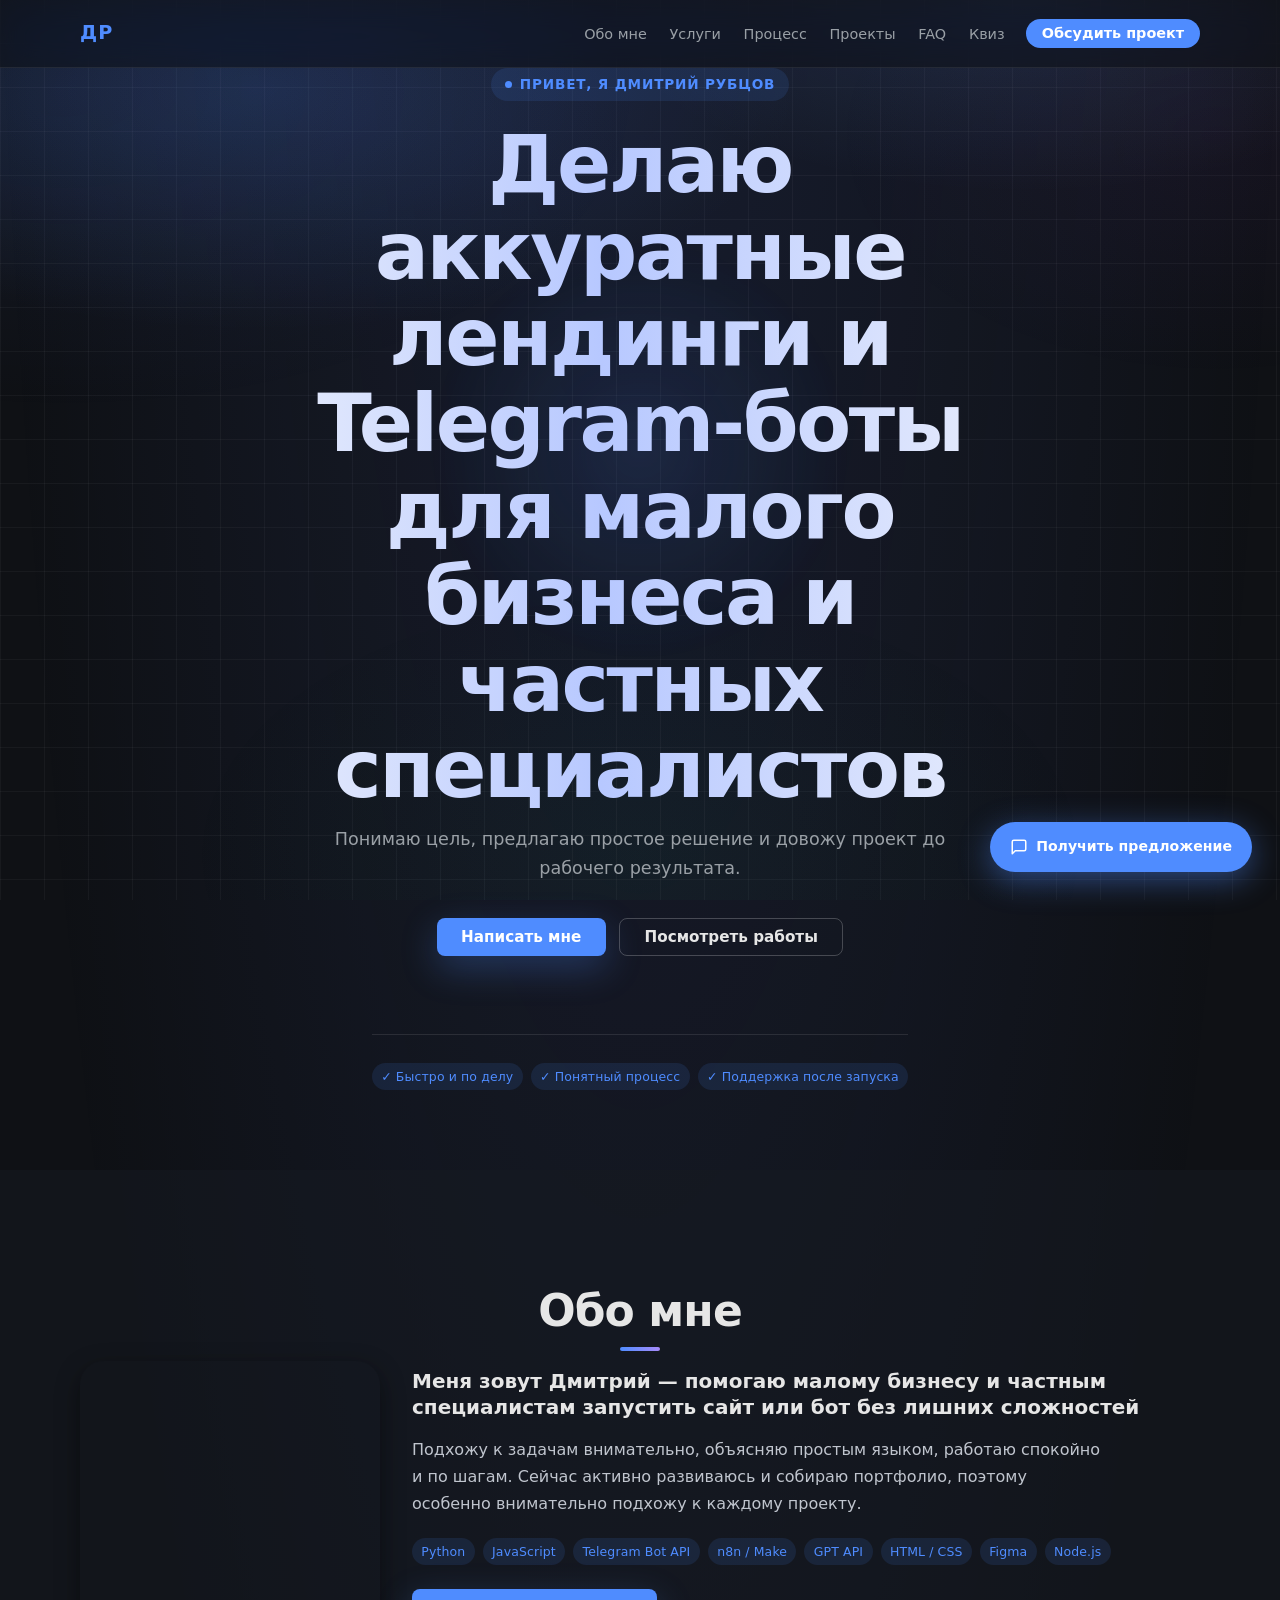
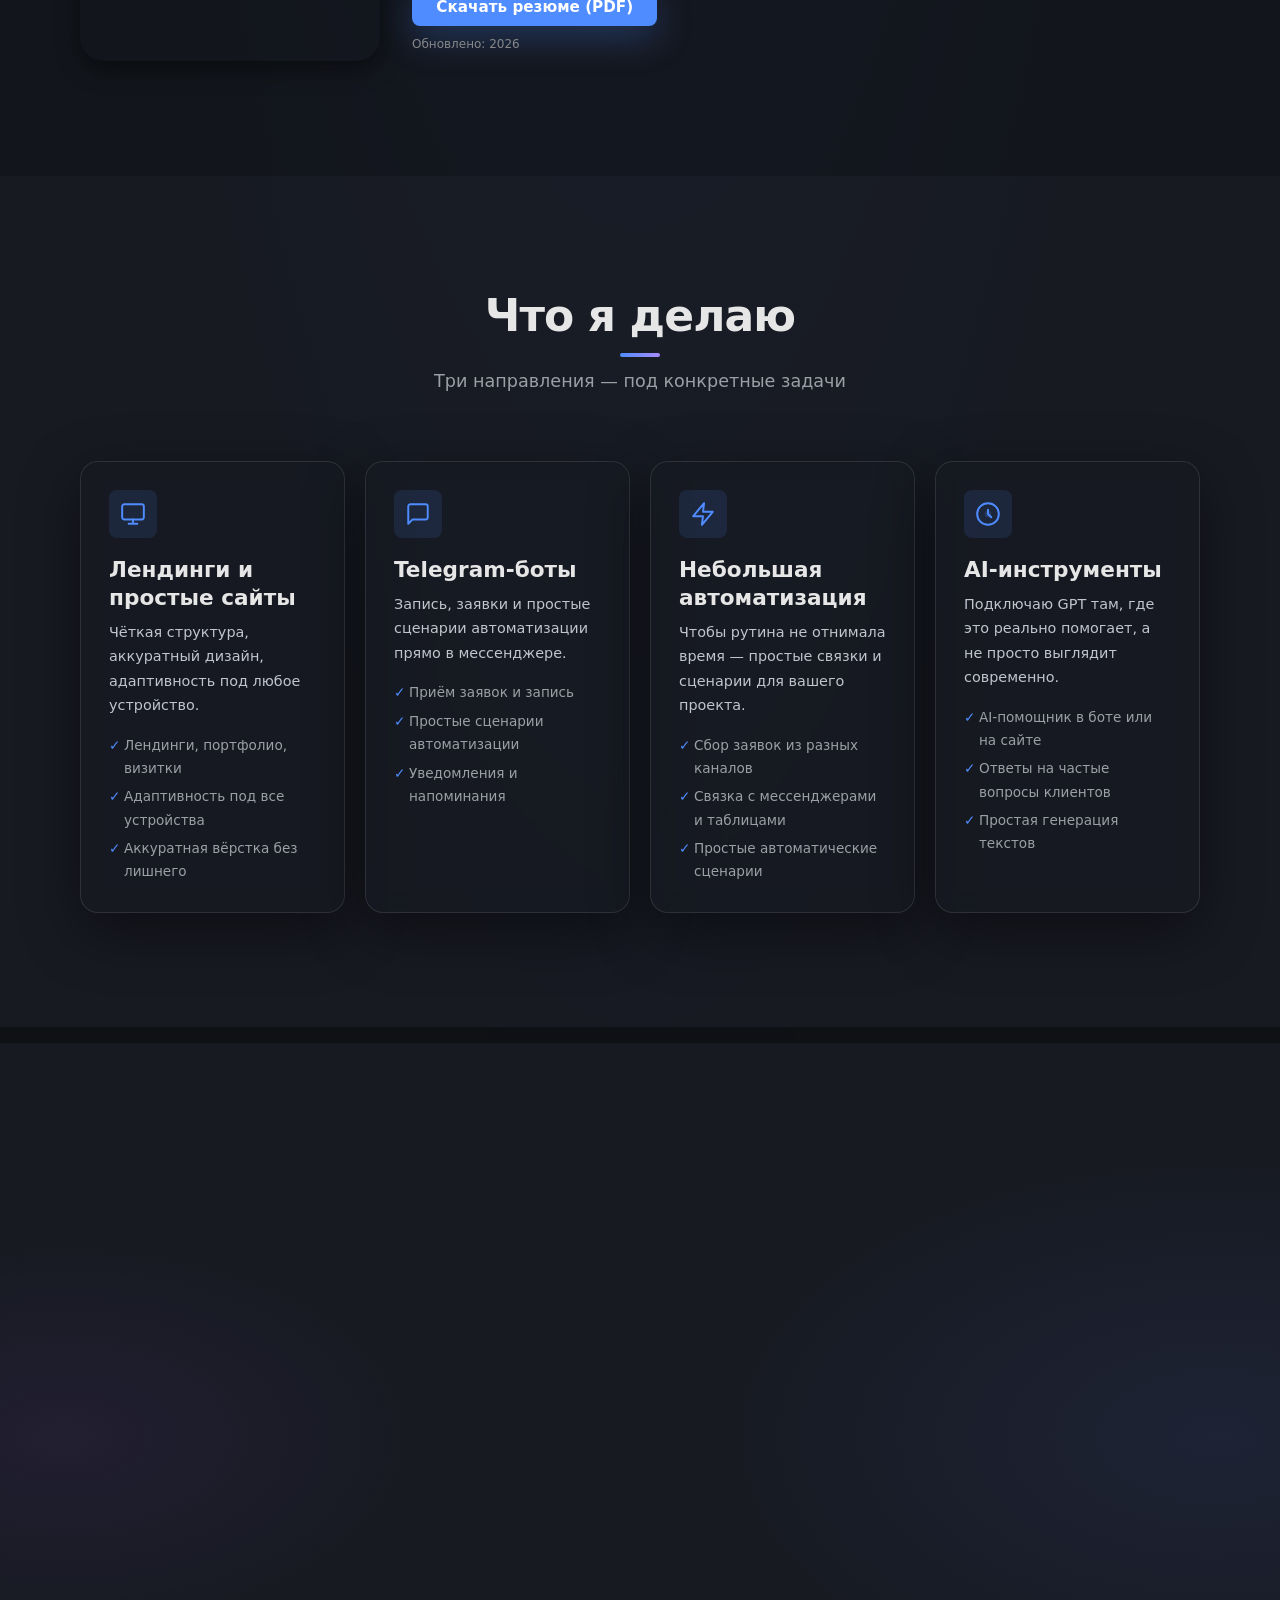
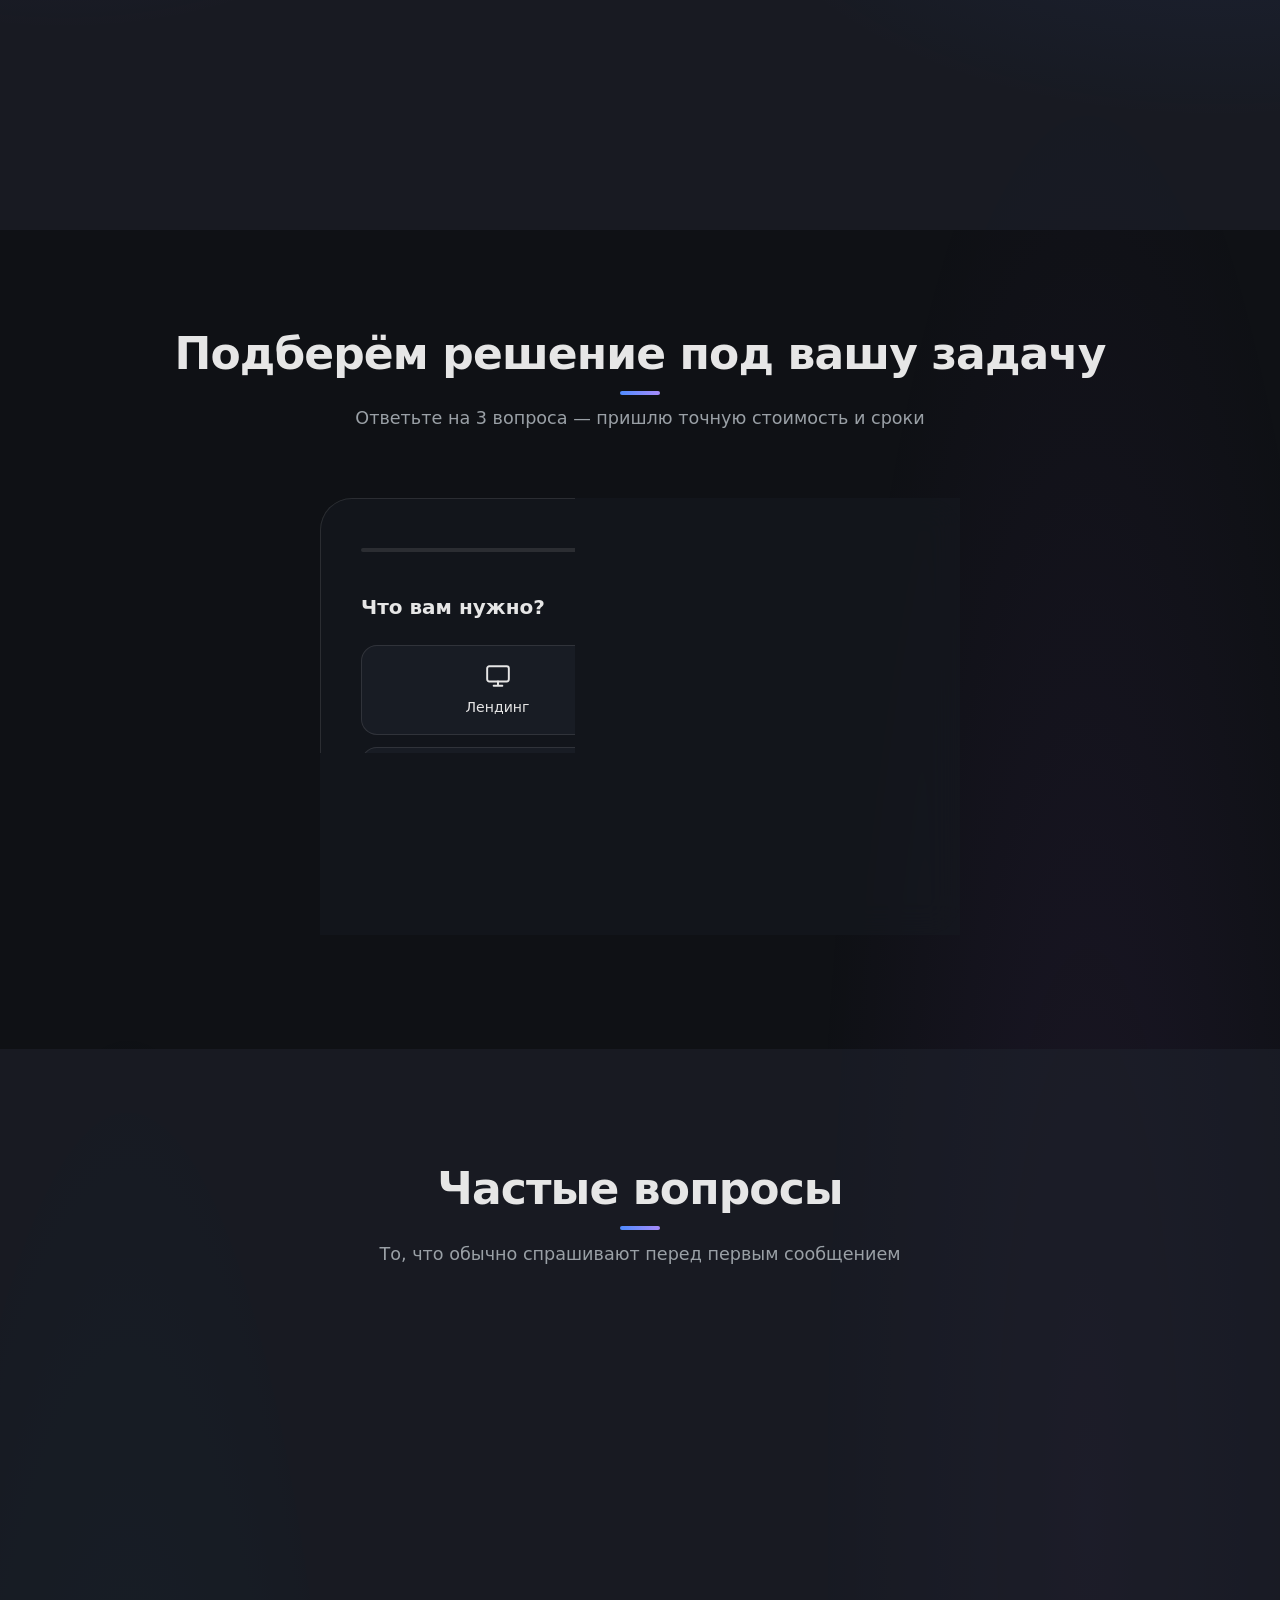
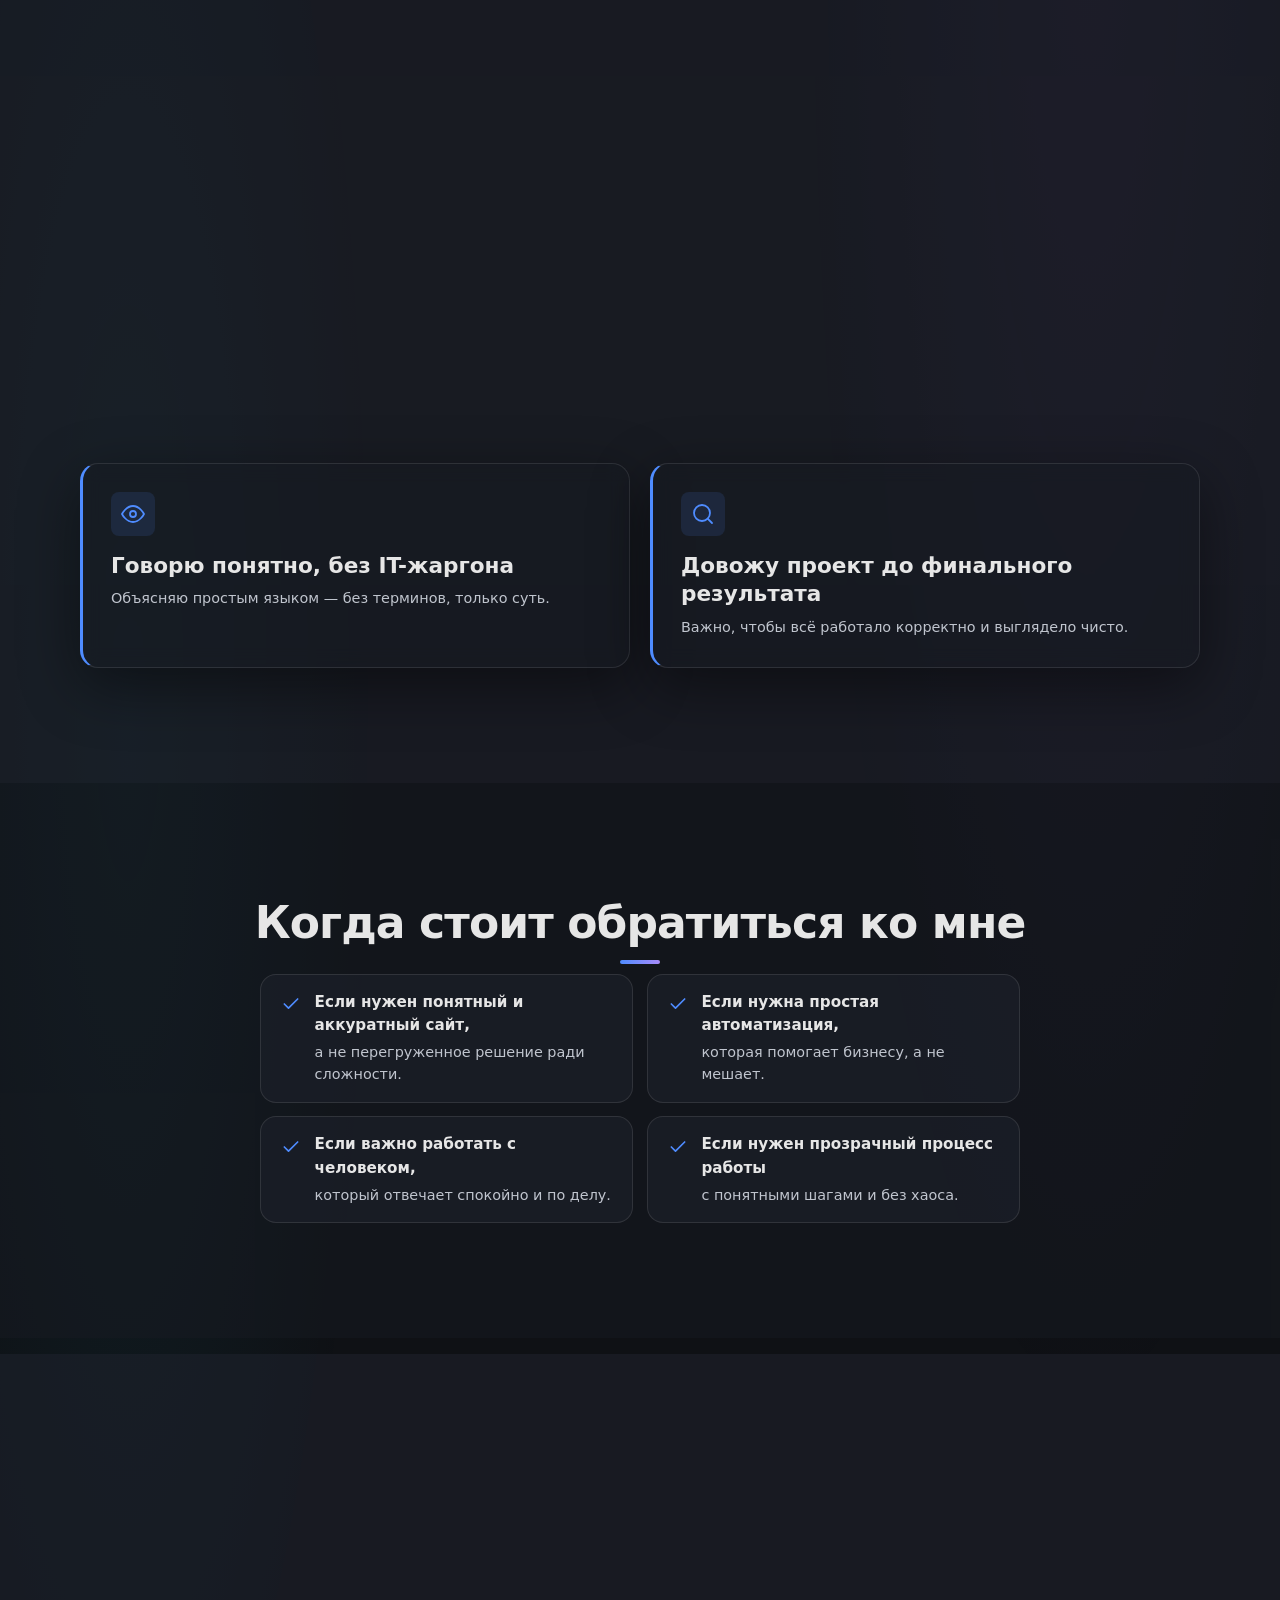
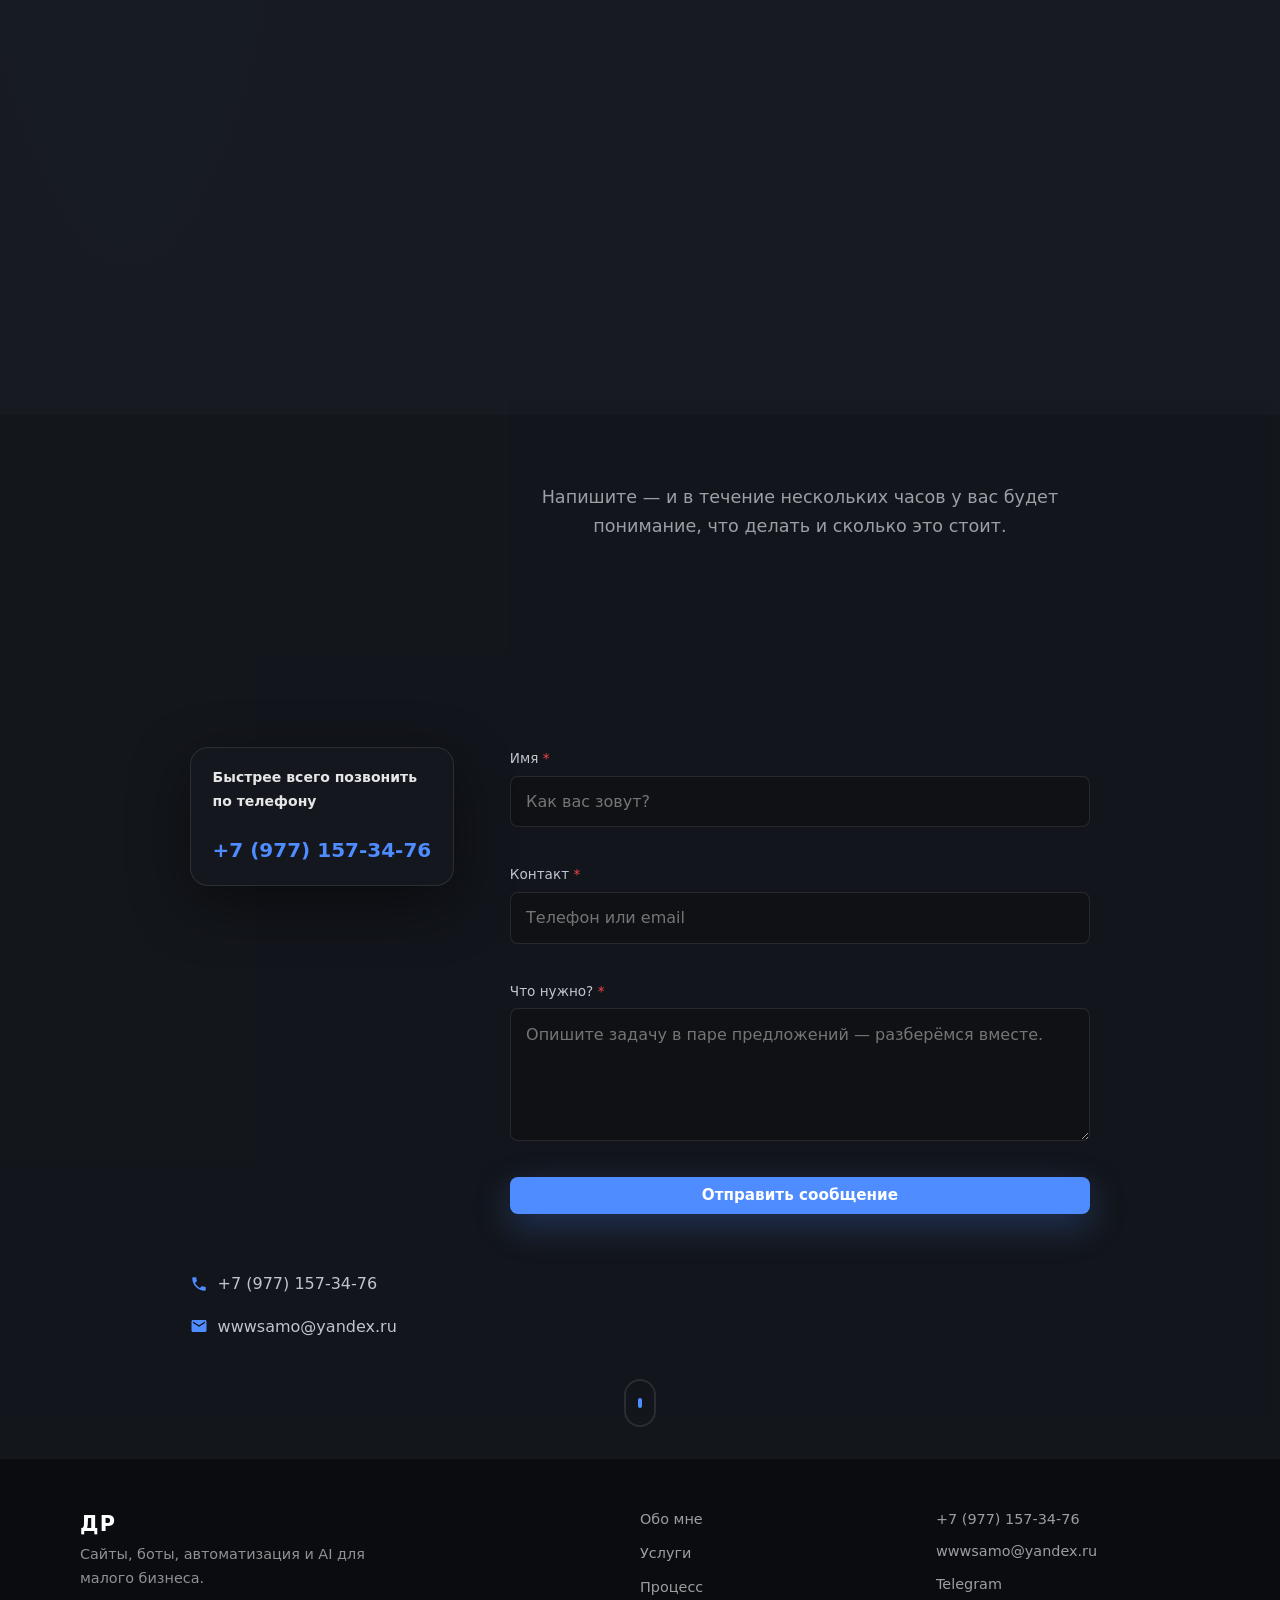
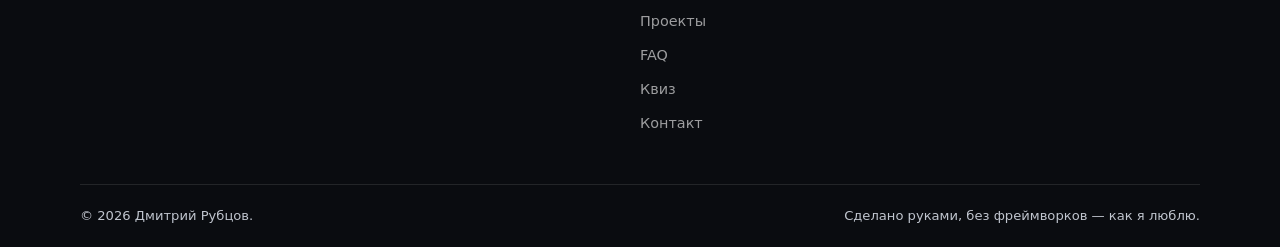
==== commit a73d9431: "fix: update contact block text and remove telegram button" ====
--- a/index.html
+++ b/index.html
@@ -658,16 +658,8 @@
         <!-- Мессенджер CTA -->
         <div class="contact__messenger">
           <div class="contact__messenger-body">
-            <p class="contact__messenger-title">Быстрее всего — написать напрямую</p>
+            <p class="contact__messenger-title">Быстрее всего позвонить по телефону</p>
             <div class="contact__quick">
-              <a href="https://t.me/samorabotaD_bot" class="btn btn--primary contact__tg-btn"
-                 target="_blank" rel="noopener noreferrer">
-                <svg viewBox="0 0 24 24" fill="none" stroke="currentColor" stroke-width="2"
-                     stroke-linecap="round" stroke-linejoin="round" aria-hidden="true" width="18" height="18">
-                  <path d="M22 2L11 13"/><path d="M22 2L15 22l-4-9-9-4 20-7z"/>
-                </svg>
-                Написать в Telegram
-              </a>
               <a href="tel:+79771573476" class="contact__messenger-phone">+7&nbsp;(977)&nbsp;157‑34‑76</a>
             </div>
           </div>
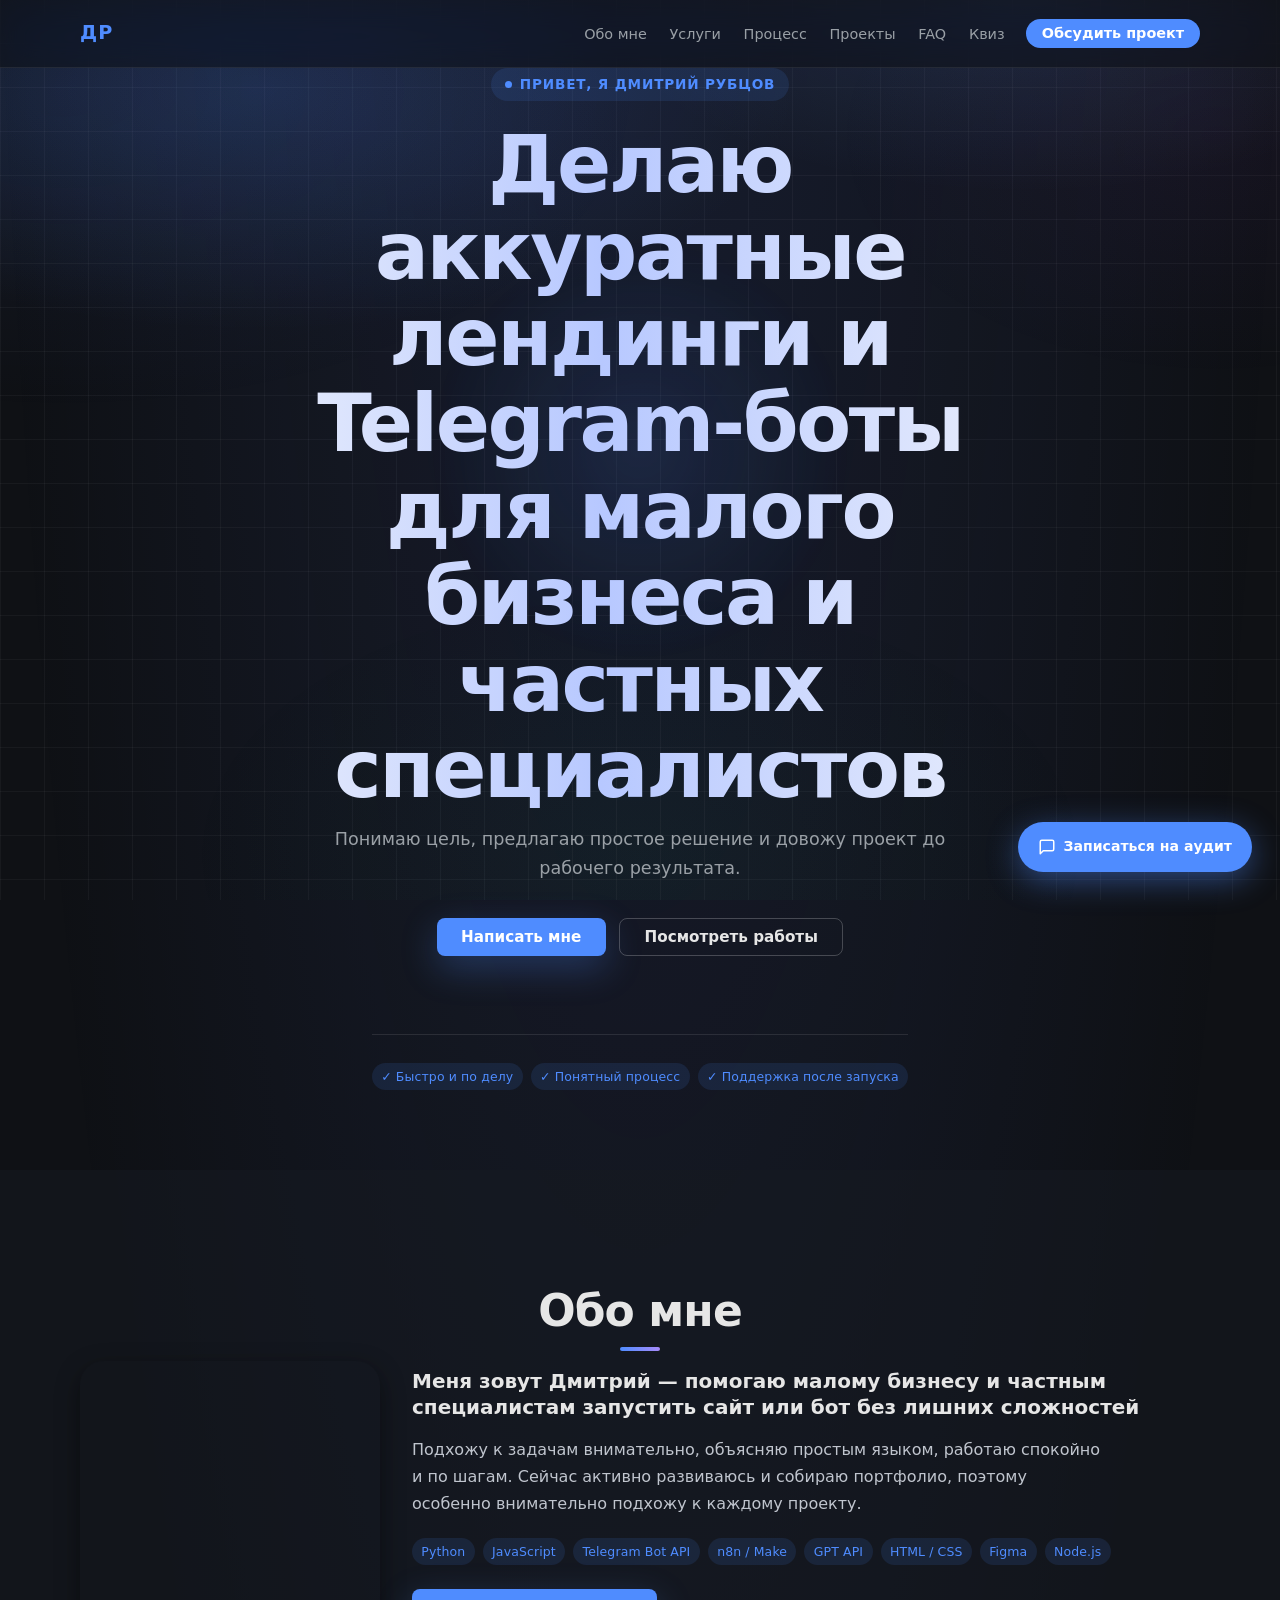
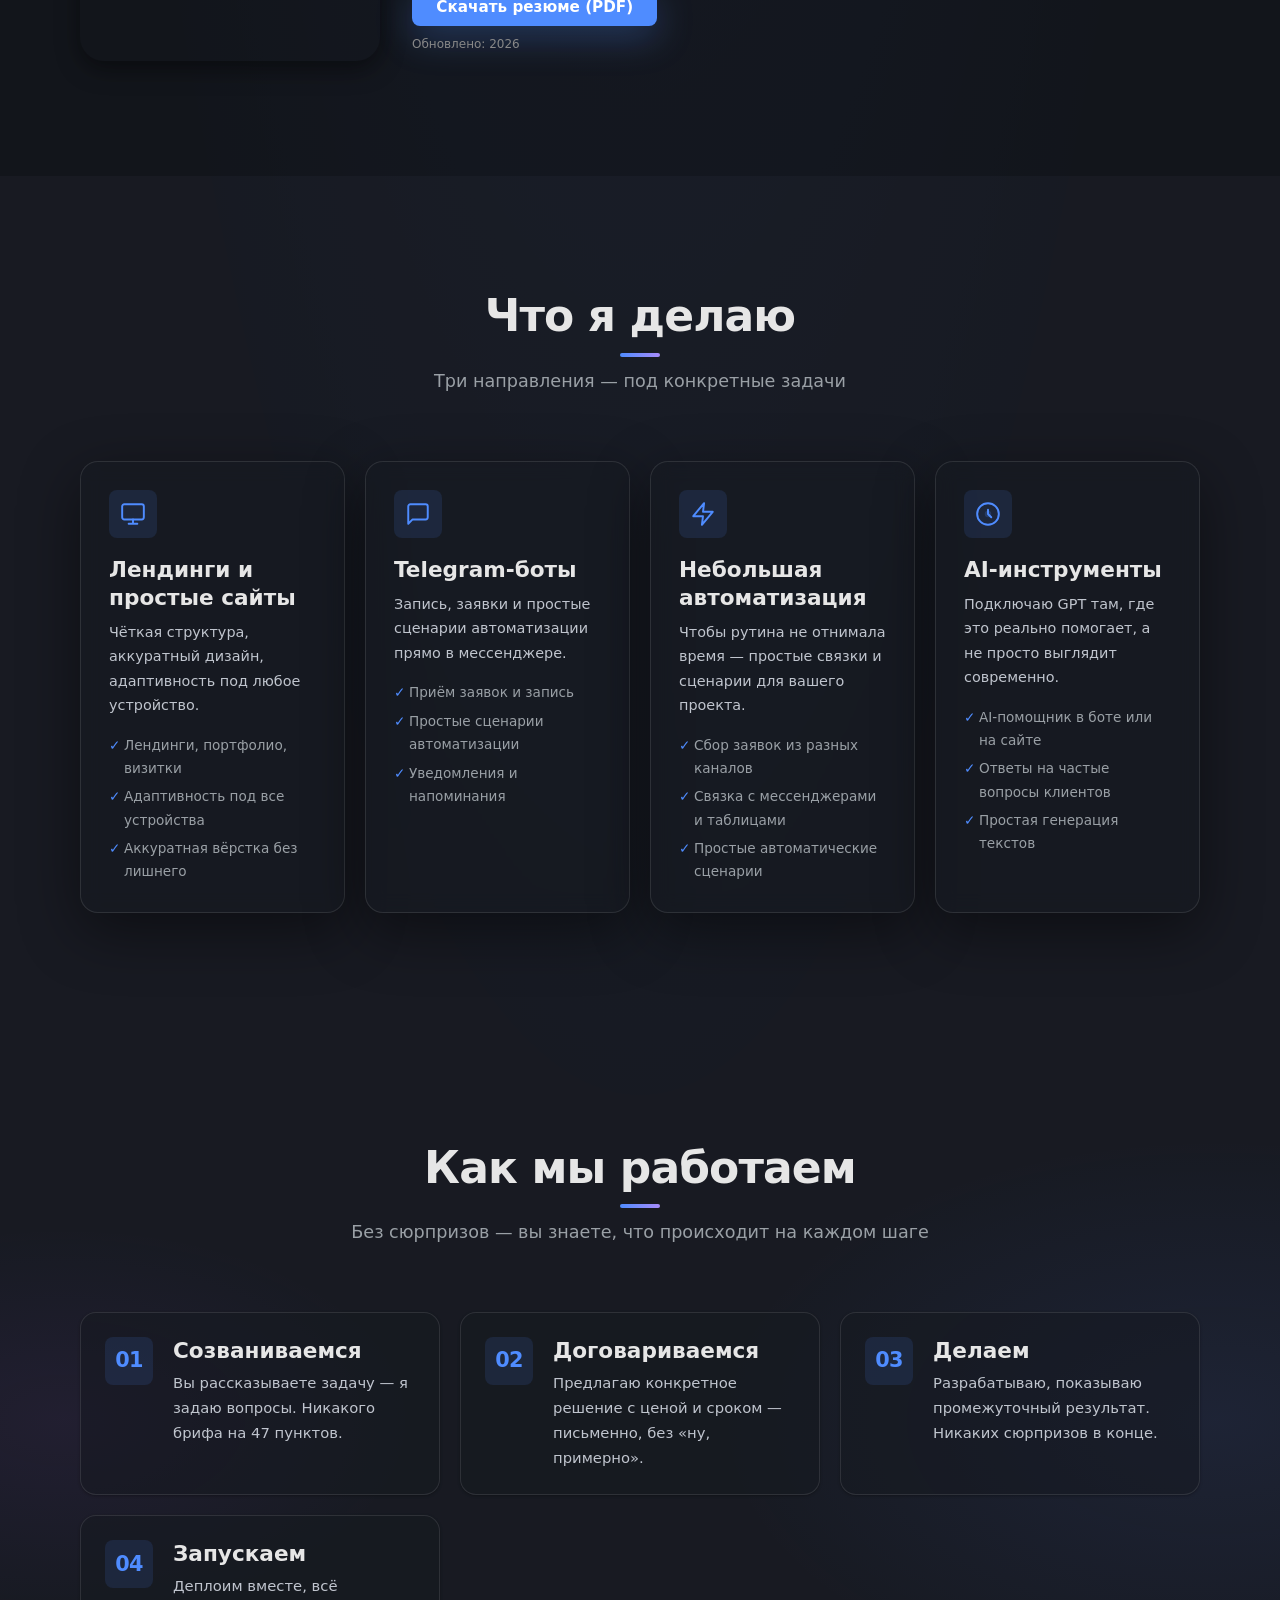
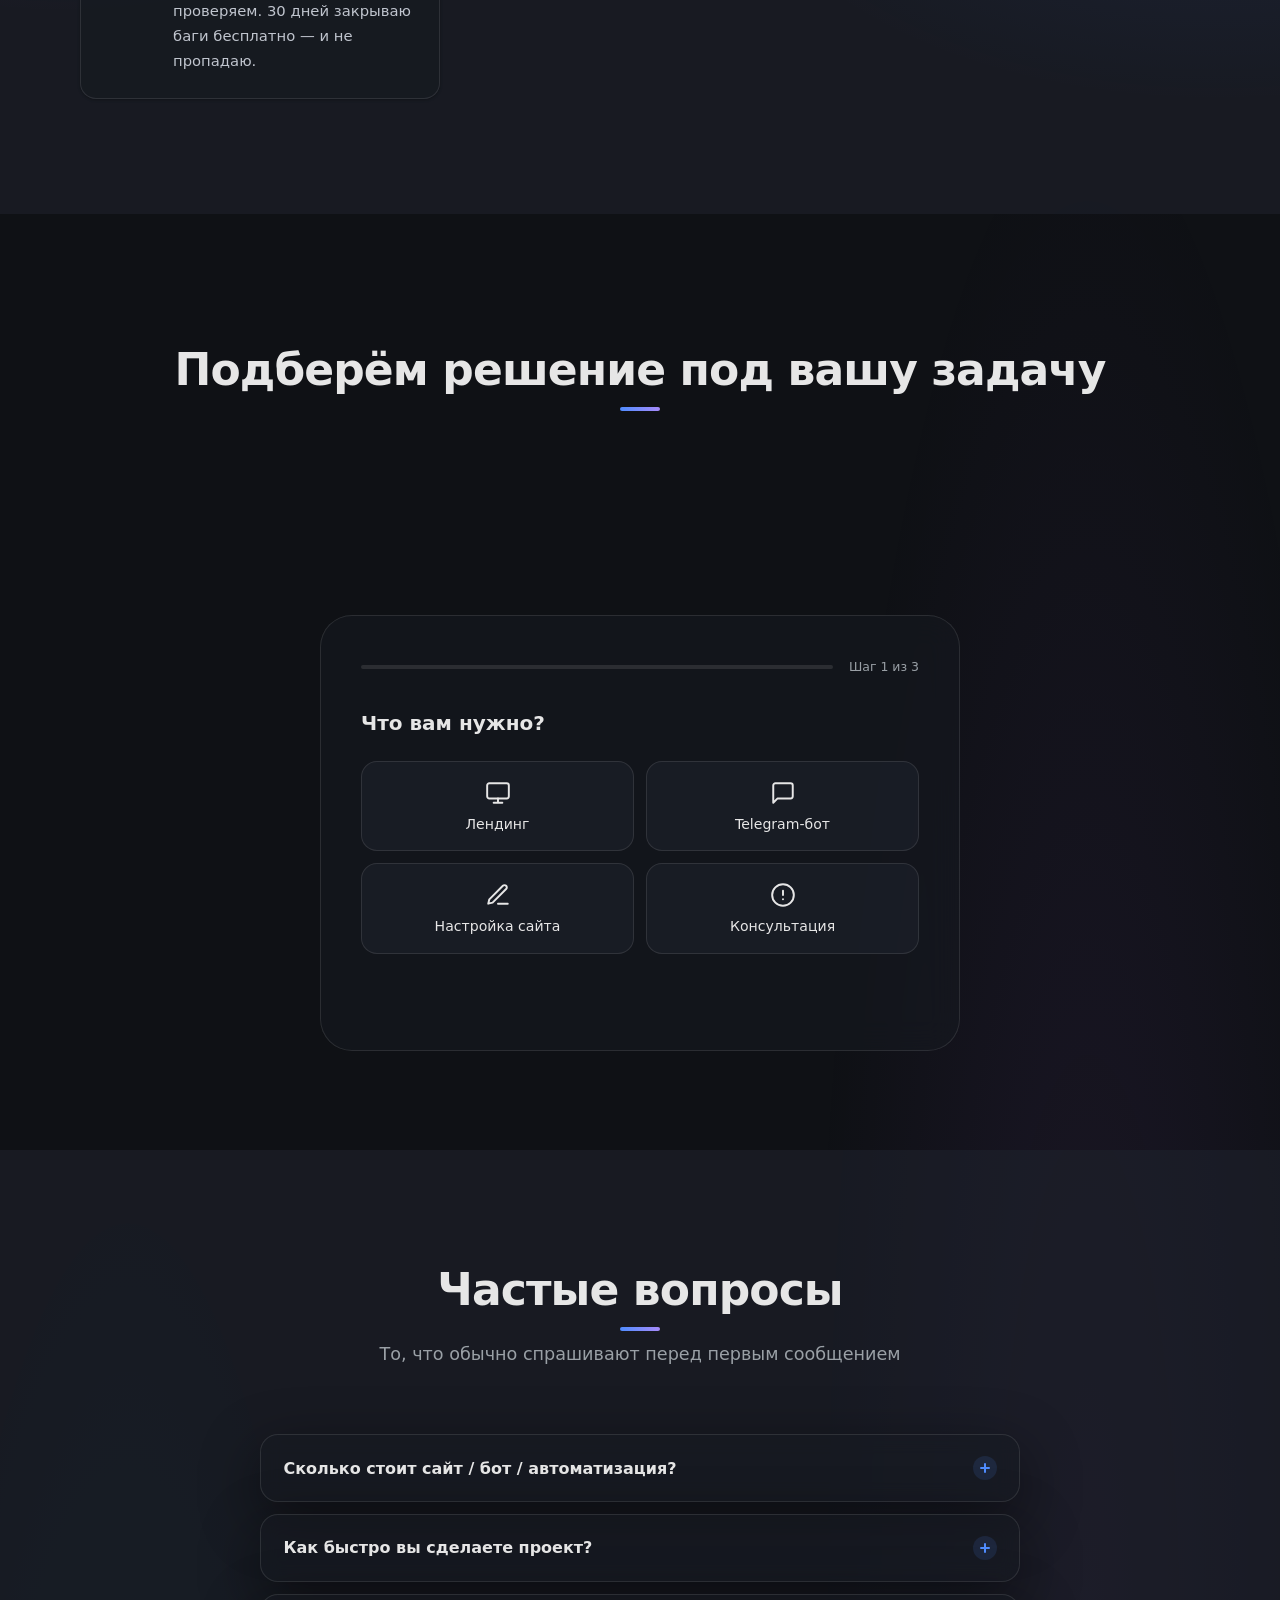
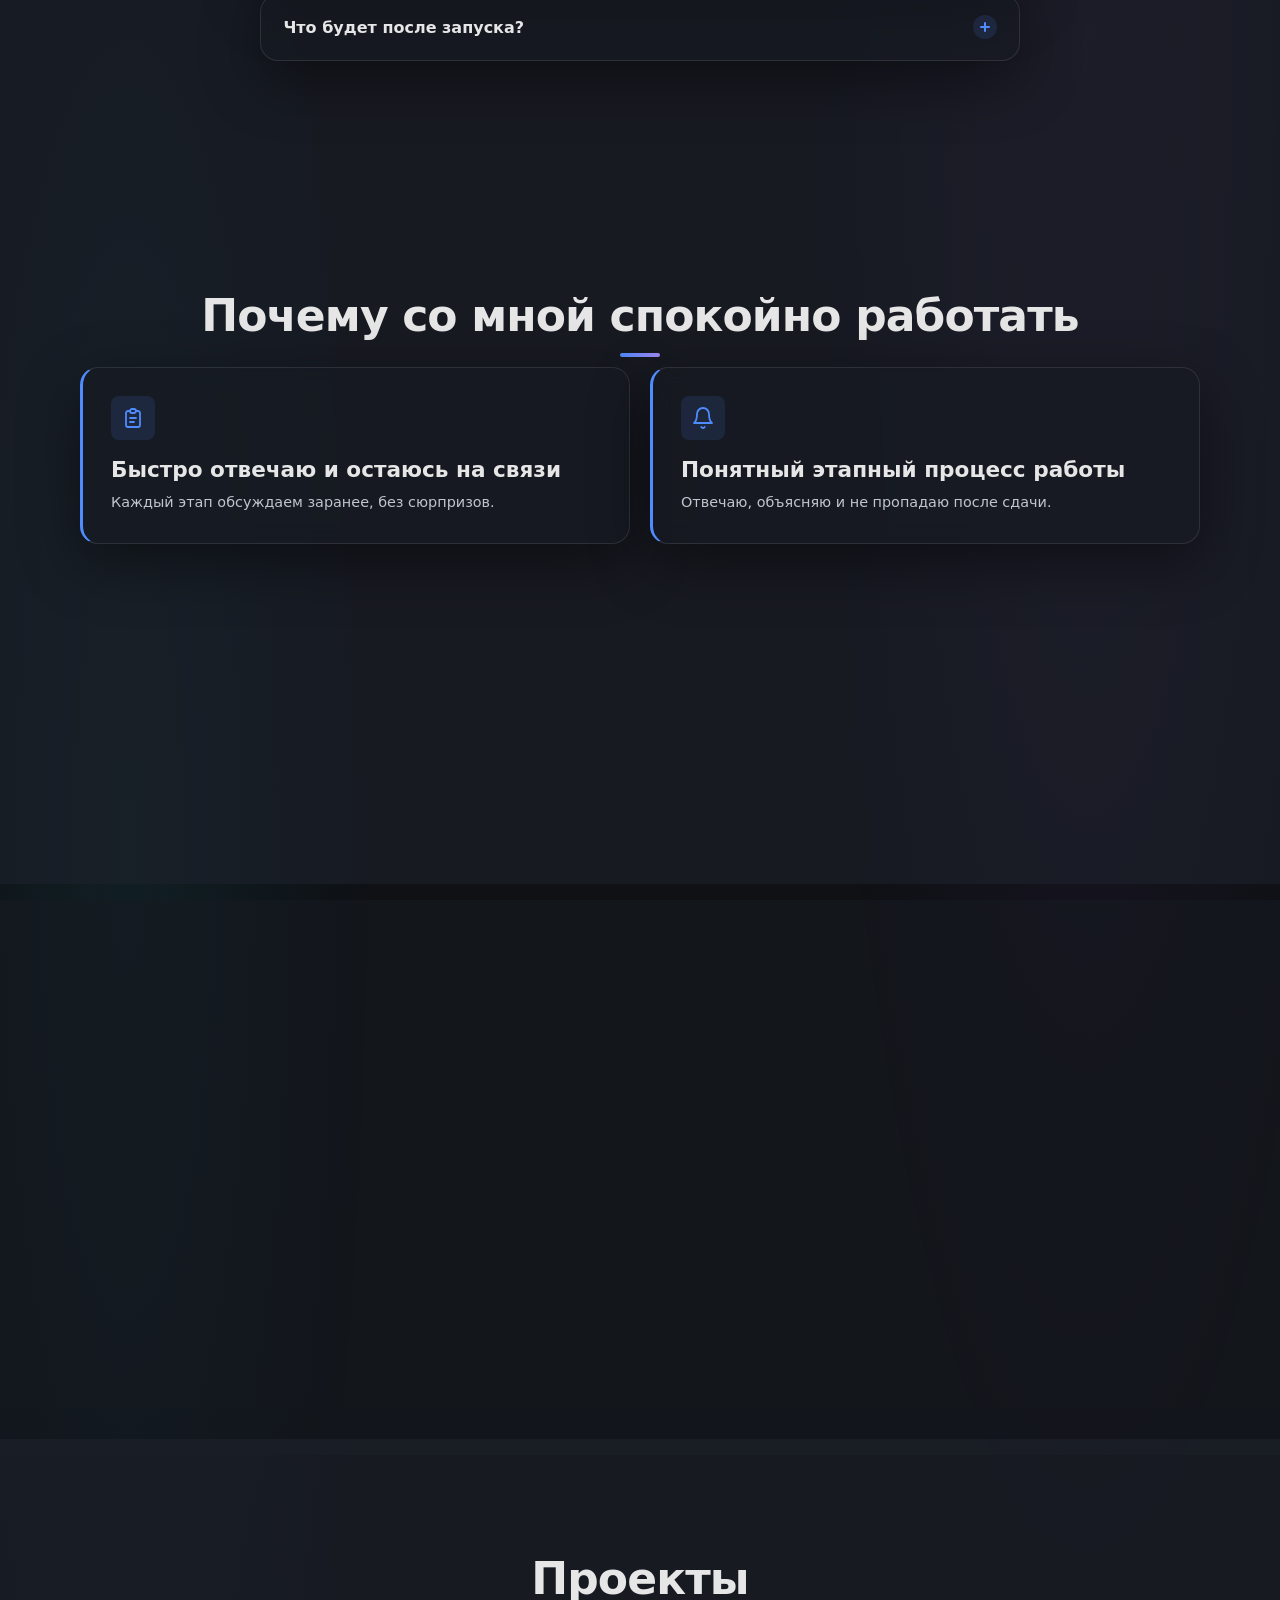
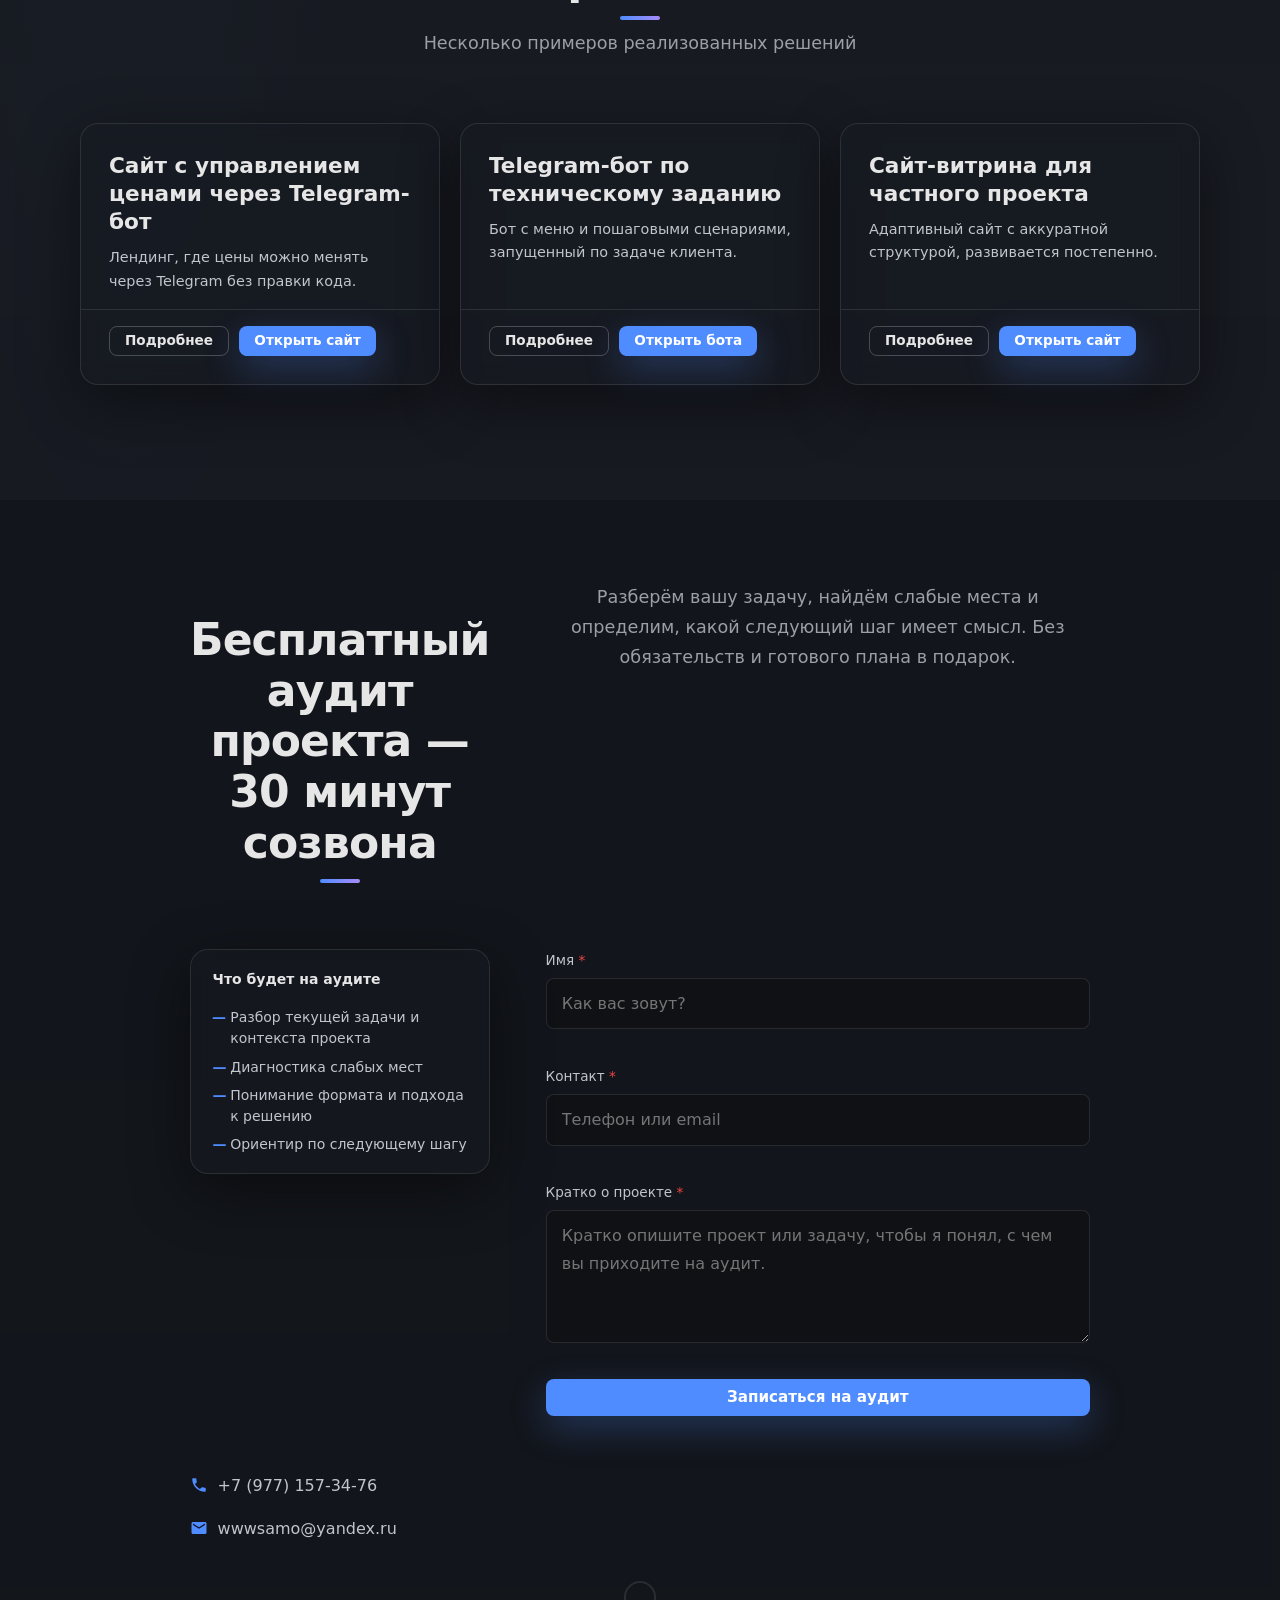
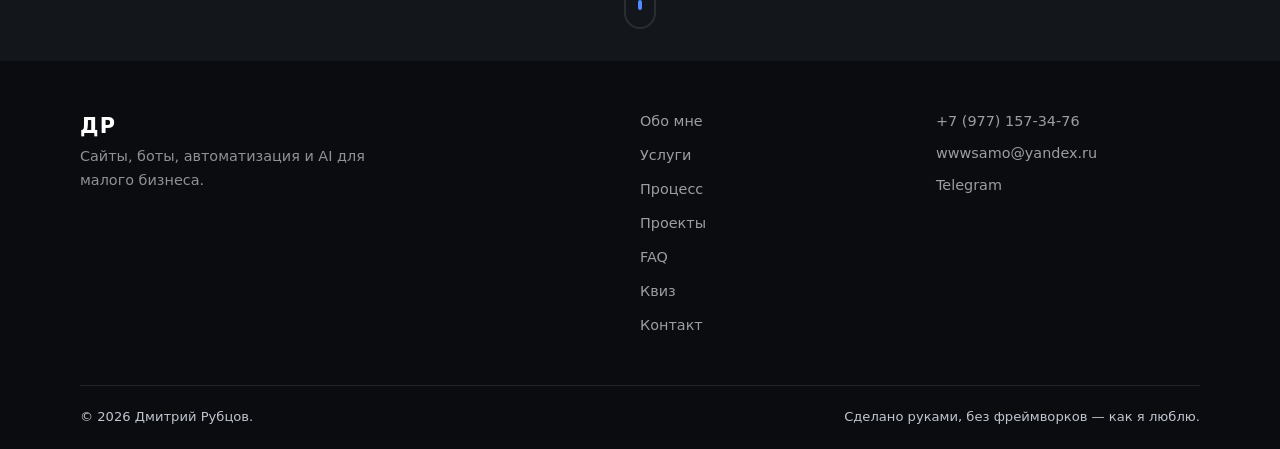
==== commit 24c71373: "Redesign contact section for free audit CTA - Replace contact block headline and subtitle with audit" ====
--- a/index.html
+++ b/index.html
@@ -287,7 +287,7 @@
     <section class="section quiz reveal" id="quiz" aria-labelledby="quizHeading">
       <div class="container">
         <h2 class="section__title" id="quizHeading">Подберём решение под вашу задачу</h2>
-        <p class="section__subtitle">Ответьте на 3 вопроса — пришлю точную стоимость и сроки</p>
+        <p class="section__subtitle section__subtitle--quiz">Ответьте всего на <span class="text-accent">3 вопроса</span> — и получите точную стоимость и сроки проекта</p>
 
         <div class="quiz-box" id="quizInline">
 
@@ -649,19 +649,22 @@
     <section class="section contact reveal" id="contact" aria-labelledby="contactHeading">
       <div class="container contact__inner">
 
-        <h2 class="section__title" id="contactHeading">Обсудим вашу задачу?</h2>
+        <h2 class="section__title" id="contactHeading">Бесплатный аудит проекта — 30 минут созвона</h2>
         <p class="contact__subtitle">
-          Напишите — и в течение нескольких часов у вас будет понимание,
-          что делать и сколько это стоит.
+          Разберём вашу задачу, найдём слабые места и определим,
+          какой следующий шаг имеет смысл. Без обязательств и готового плана в подарок.
         </p>
 
-        <!-- Мессенджер CTA -->
+        <!-- Что будет на аудите -->
         <div class="contact__messenger">
           <div class="contact__messenger-body">
-            <p class="contact__messenger-title">Быстрее всего позвонить по телефону</p>
-            <div class="contact__quick">
-              <a href="tel:+79771573476" class="contact__messenger-phone">+7&nbsp;(977)&nbsp;157‑34‑76</a>
-            </div>
+            <p class="contact__messenger-title">Что будет на аудите</p>
+            <ul class="contact__audit-list">
+              <li>Разбор текущей задачи и контекста проекта</li>
+              <li>Диагностика слабых мест</li>
+              <li>Понимание формата и подхода к решению</li>
+              <li>Ориентир по следующему шагу</li>
+            </ul>
           </div>
         </div>
 
@@ -690,18 +693,22 @@
           </div>
 
           <div class="form-group">
-            <label for="contactMessage">Что нужно? <abbr title="обязательное поле">*</abbr></label>
+            <label for="contactMessage">Кратко о проекте <abbr title="обязательное поле">*</abbr></label>
             <textarea id="contactMessage" name="message" rows="4"
-                      placeholder="Опишите задачу в паре предложений — разберёмся вместе."
+                      placeholder="Кратко опишите проект или задачу, чтобы я понял, с чем вы приходите на аудит."
                       required></textarea>
             <span class="form-error" role="alert" aria-live="polite"></span>
           </div>
 
           <button type="submit" class="btn btn--primary btn--full">
-            Отправить сообщение
+            Записаться на аудит
           </button>
           <p class="form-success" id="formSuccess" hidden role="status">
-            Отлично, сообщение получено! Отвечу в течение нескольких часов.
+            Отлично, заявка получена! Свяжусь с вами в течение нескольких часов, чтобы согласовать время.
+          </p>
+          <p class="form-send-error" id="formSendError" hidden role="alert">
+            Не удалось отправить. Напишите напрямую:
+            <a href="mailto:wwwsamo@yandex.ru">wwwsamo@yandex.ru</a>
           </p>
 
         </form>
@@ -907,12 +914,12 @@
        FLOATING QUIZ BUTTON (Вариант 3 — FAB)
        ============================================================ -->
   <button class="quiz-fab" id="quizFab" type="button"
-          aria-label="Открыть квиз для получения предложения">
+          aria-label="Записаться на бесплатный аудит проекта">
     <svg viewBox="0 0 24 24" fill="none" stroke="currentColor" stroke-width="2"
          stroke-linecap="round" stroke-linejoin="round" aria-hidden="true">
       <path d="M21 15a2 2 0 0 1-2 2H7l-4 4V5a2 2 0 0 1 2-2h14a2 2 0 0 1 2 2z"/>
     </svg>
-    <span class="quiz-fab__label">Получить предложение</span>
+    <span class="quiz-fab__label">Записаться на аудит</span>
   </button>
 
   <script src="script.js?v=2" defer></script>
--- a/styles.css
+++ b/styles.css
@@ -103,7 +103,7 @@
 strong { font-weight: var(--fw-semi); color: var(--clr-text); }
 
 /* Текстовые утилиты */
-.text-accent  { color: var(--clr-accent); }
+.text-accent  { color: var(--clr-accent); font-weight: var(--fw-semi); }
 .text-muted   { color: var(--clr-muted); }
 .text-center  { text-align: center; }
 
@@ -135,6 +135,11 @@
   margin-bottom: clamp(2.5rem, 5vw, 4rem);
   max-width: 55ch;
   margin-inline: auto;
+}
+
+.section__subtitle--quiz {
+  color: var(--clr-text-2);
+  font-size: clamp(2.1rem, 4.4vw, 2.4rem);
 }
 
 /* Акцентная черта под заголовком */
@@ -1478,6 +1483,20 @@
   padding: .75rem;
   border-radius: var(--r-sm);
   background: rgba(16,185,129,.08);
+}
+
+.form-send-error {
+  text-align: center;
+  color: #f87171;
+  font-size: .875rem;
+  padding: .75rem;
+  border-radius: var(--r-sm);
+  background: rgba(248,113,113,.08);
+}
+
+.form-send-error a {
+  color: inherit;
+  text-decoration: underline;
 }
 
 /* Контактная информация */
@@ -2400,3 +2419,28 @@
   gap: .5rem;
 }
 
+.contact__audit-list {
+  list-style: none;
+  padding: 0;
+  margin: .25rem 0 0;
+  display: flex;
+  flex-direction: column;
+  gap: .45rem;
+}
+
+.contact__audit-list li {
+  font-size: .875rem;
+  color: var(--clr-text-2);
+  line-height: 1.5;
+  padding-left: 1.1rem;
+  position: relative;
+}
+
+.contact__audit-list li::before {
+  content: "—";
+  position: absolute;
+  left: 0;
+  color: var(--clr-accent);
+  font-weight: var(--fw-semi);
+}
+
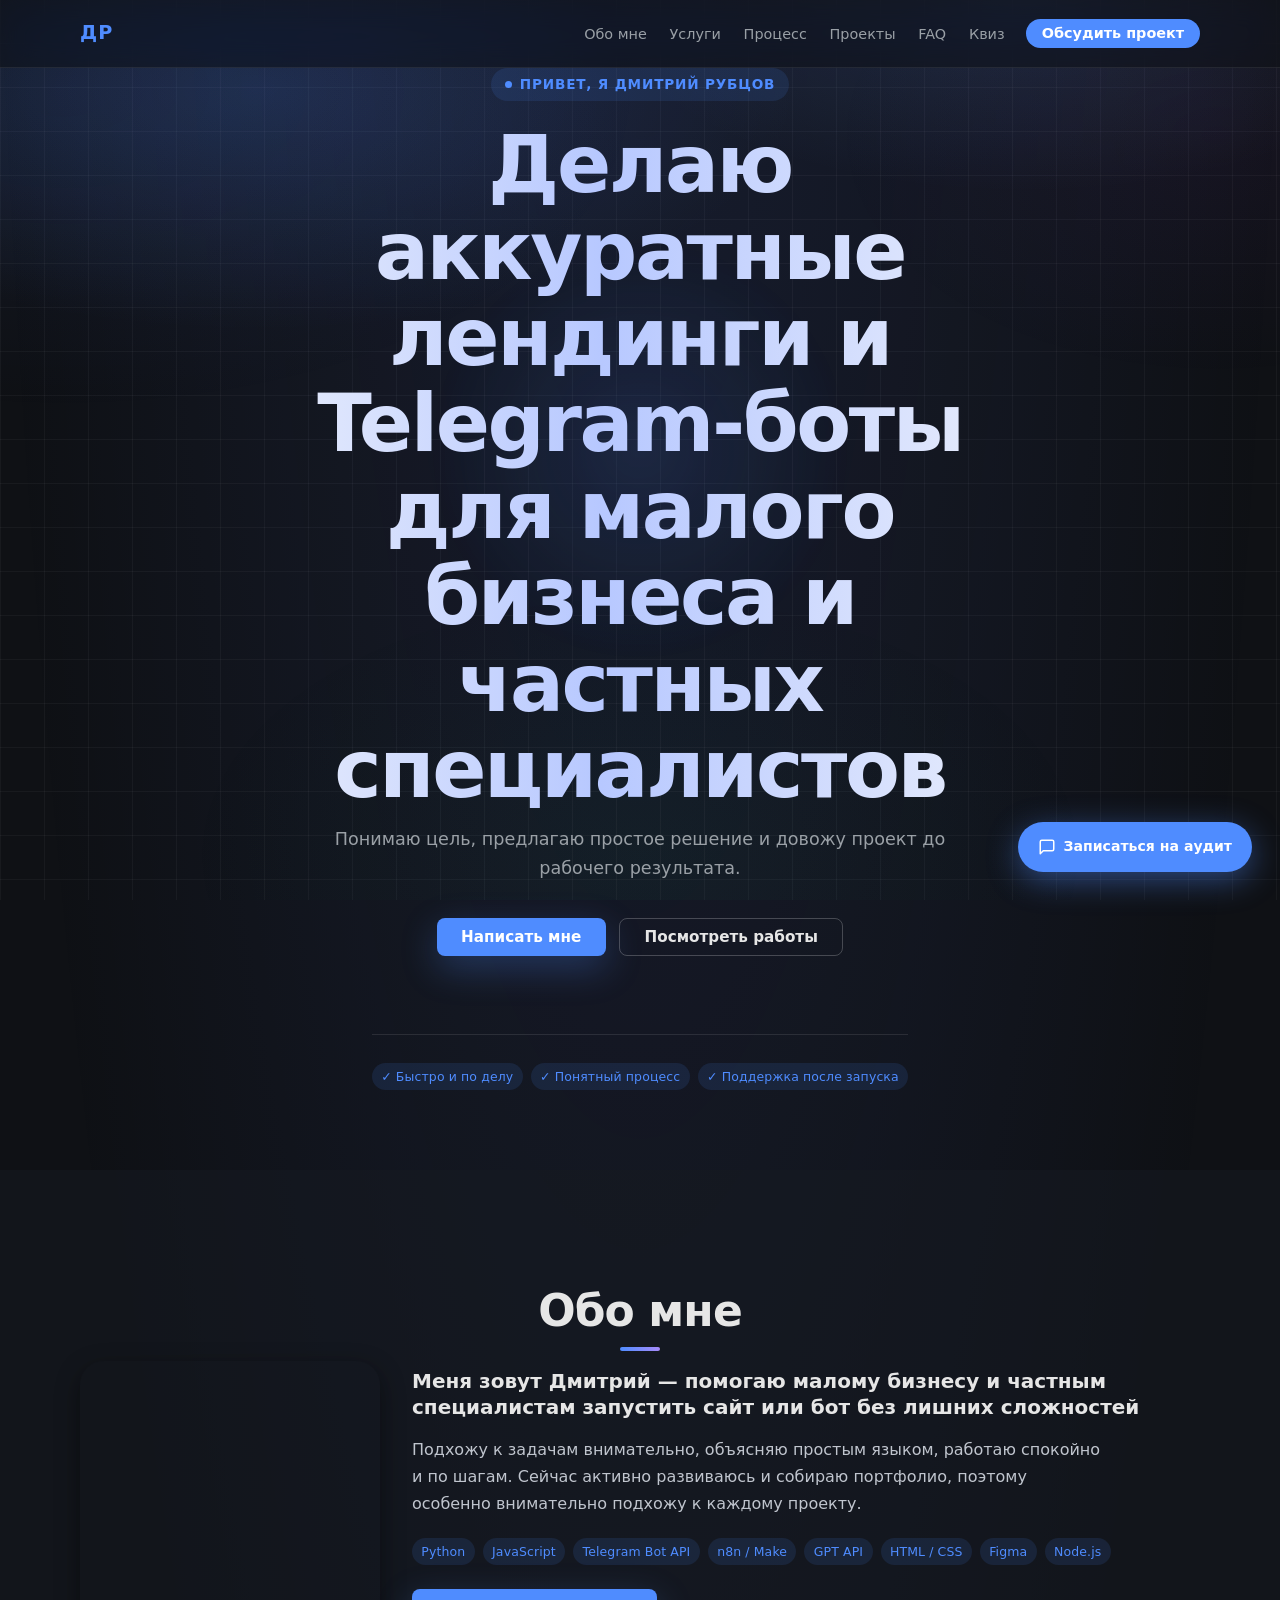
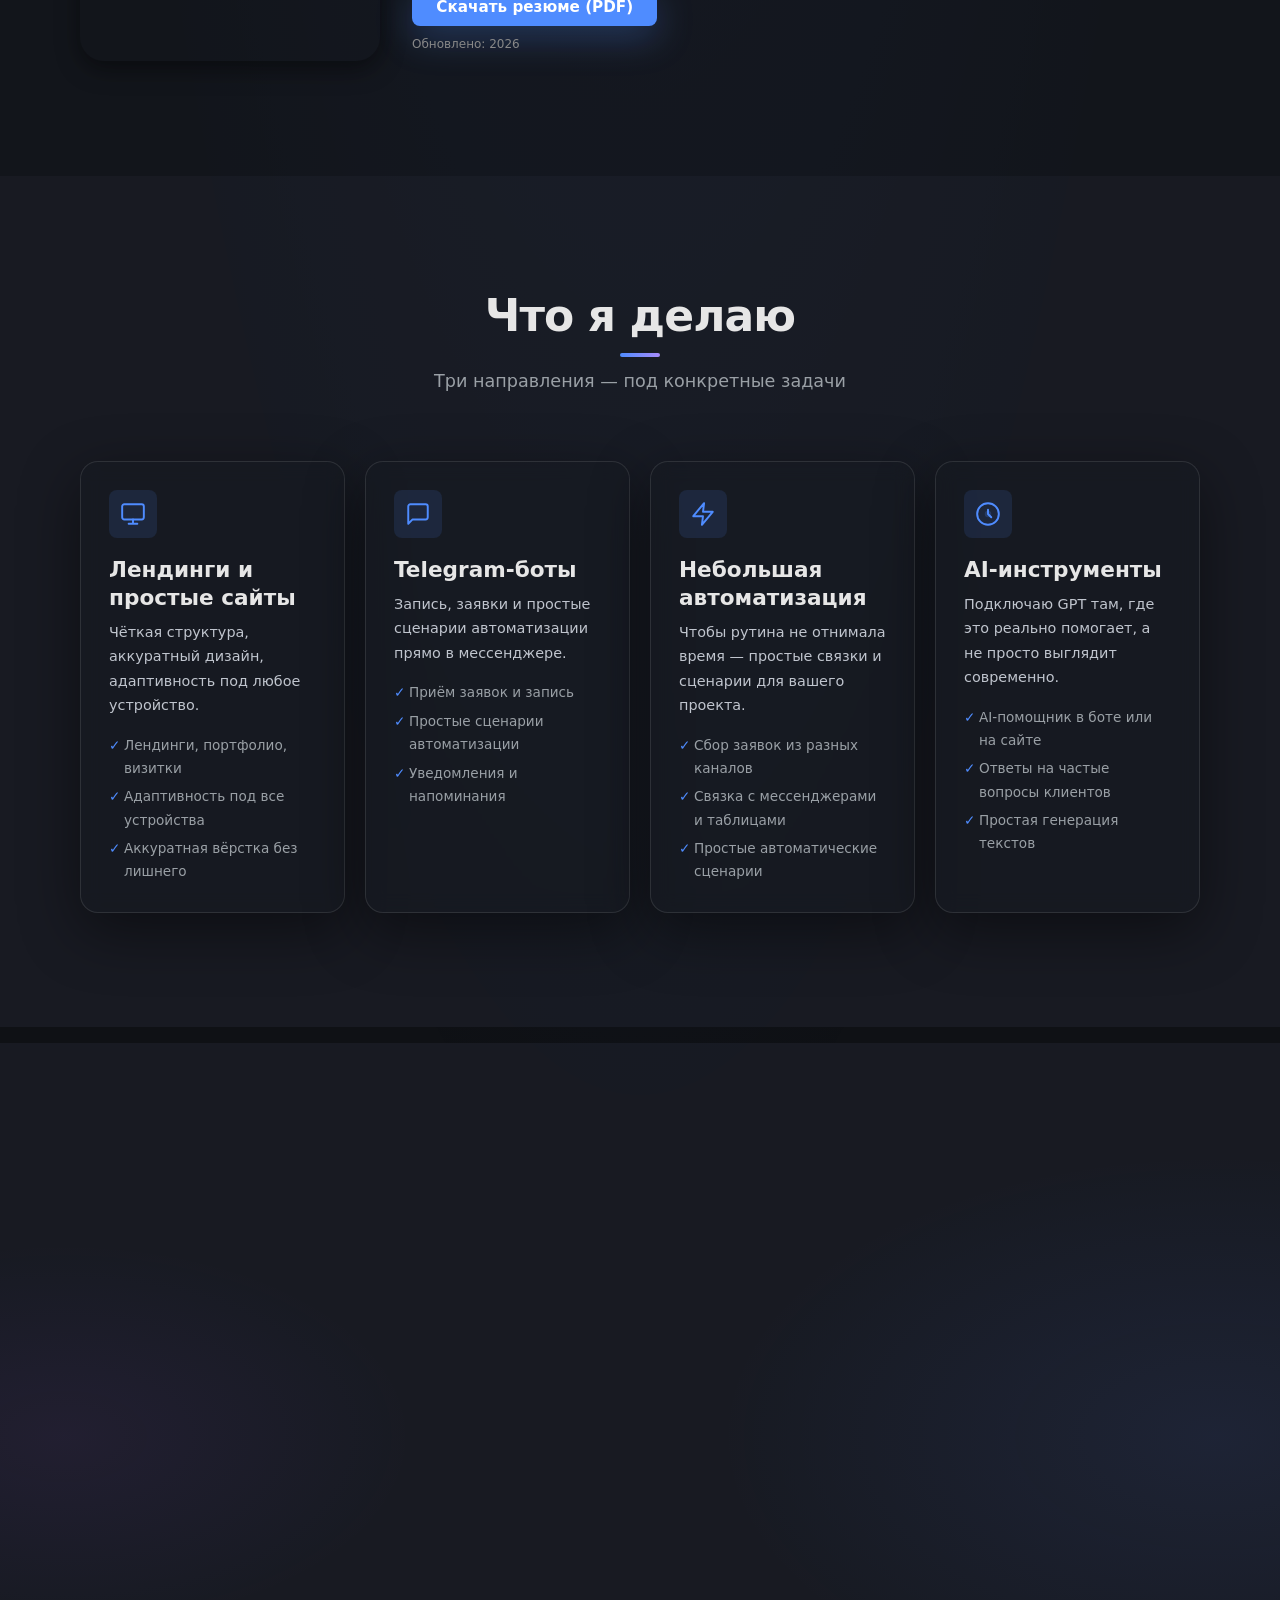
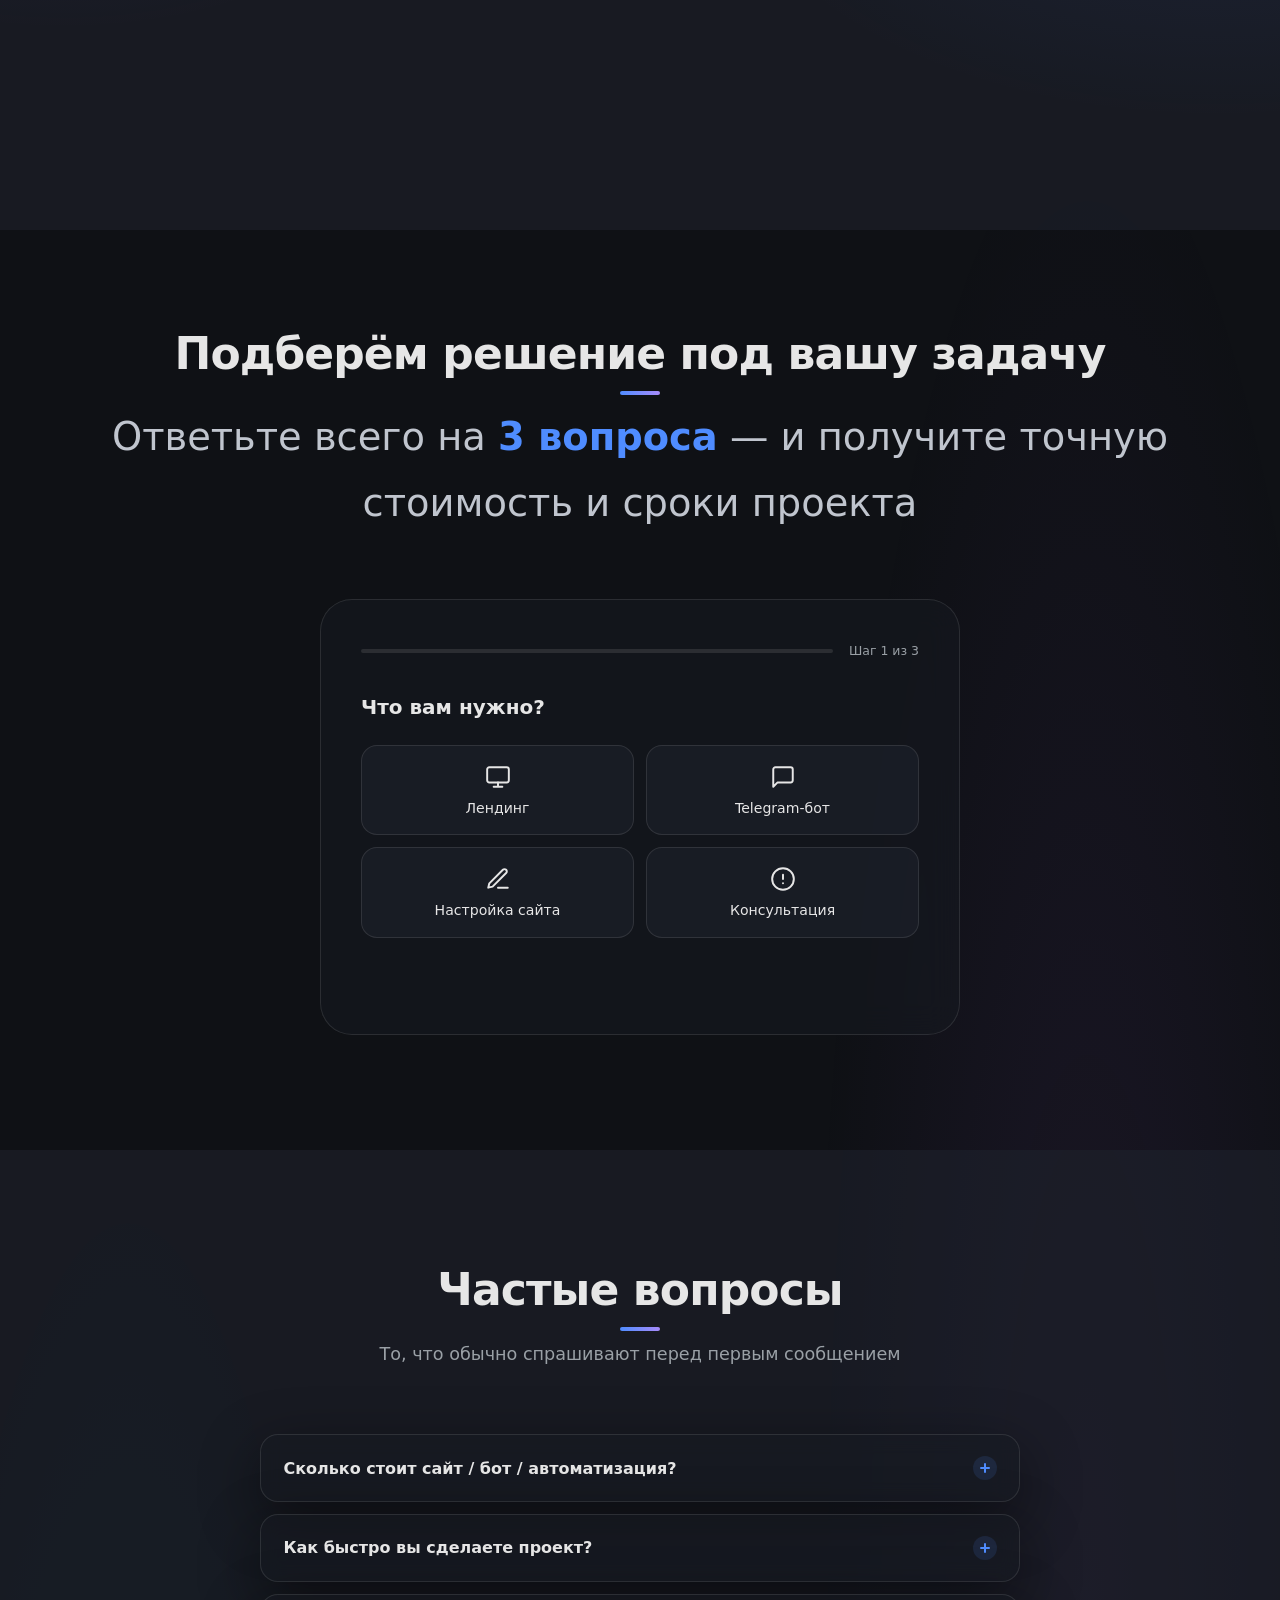
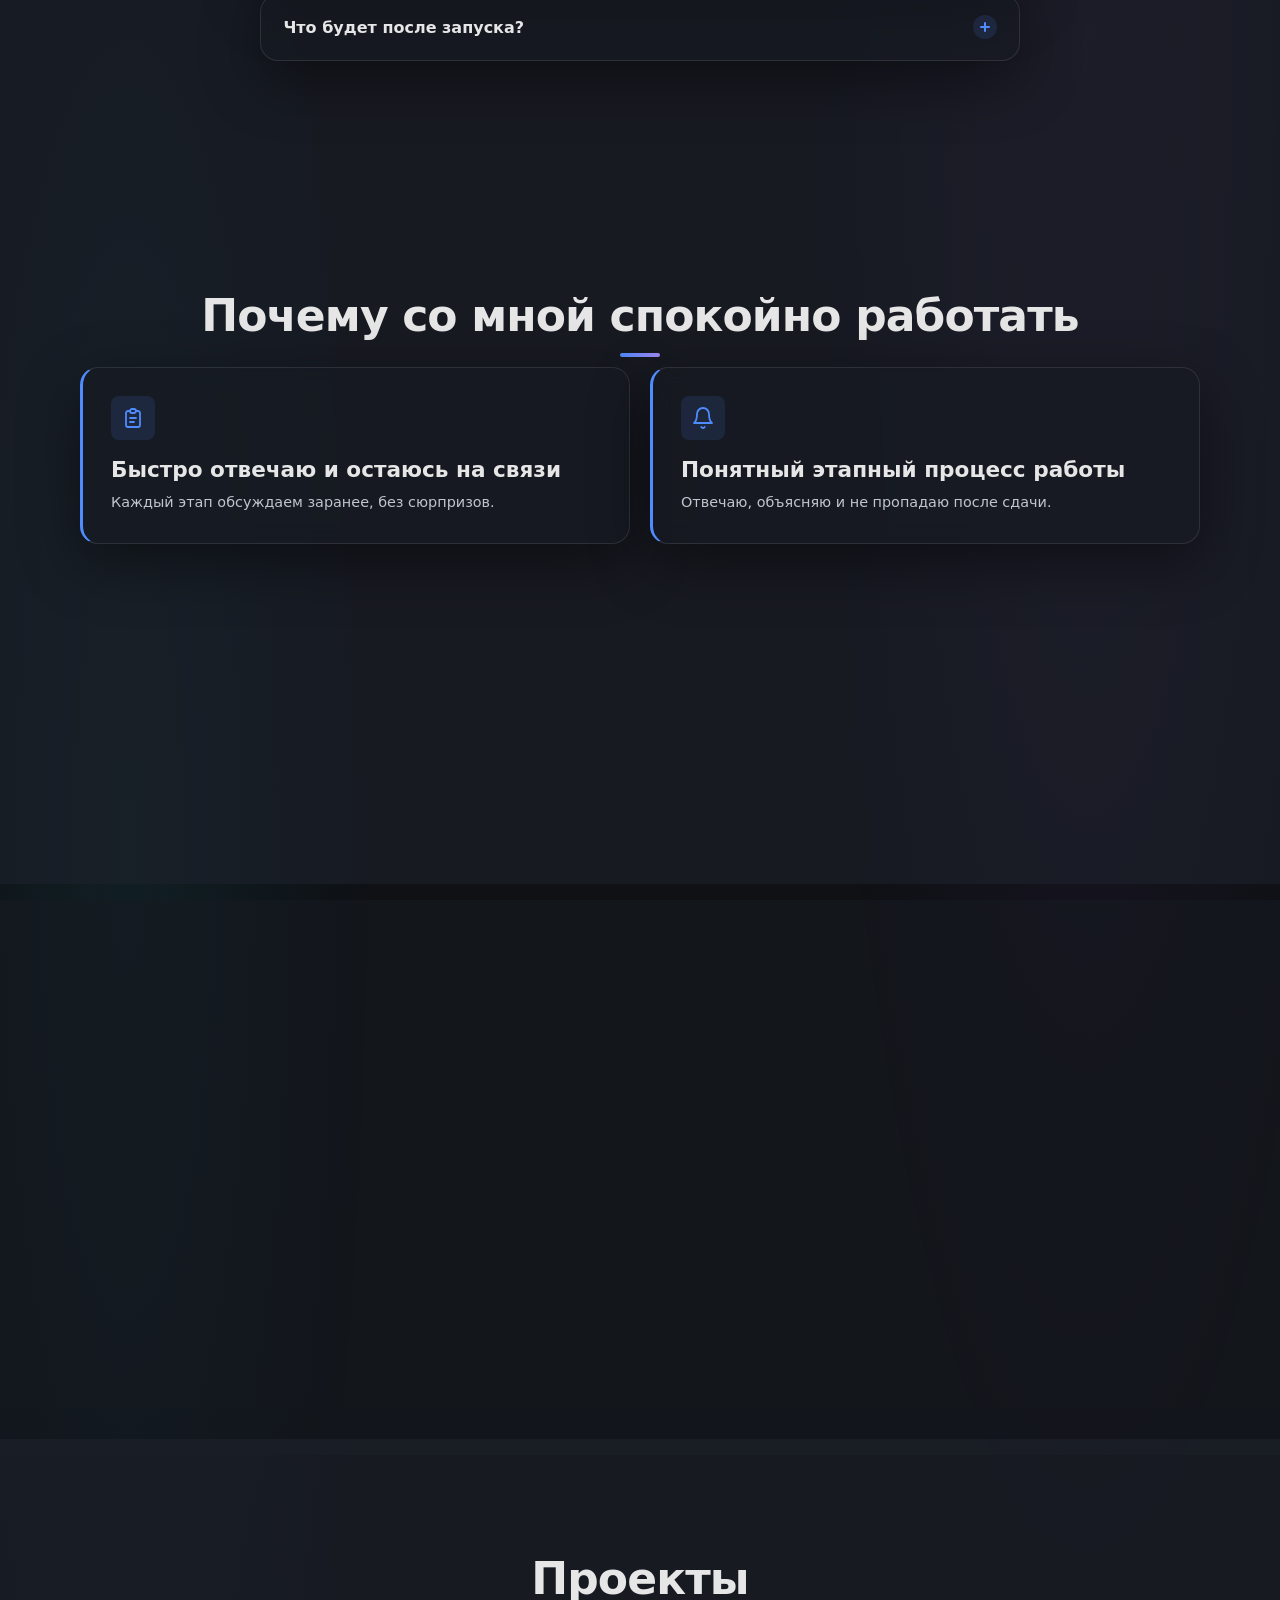
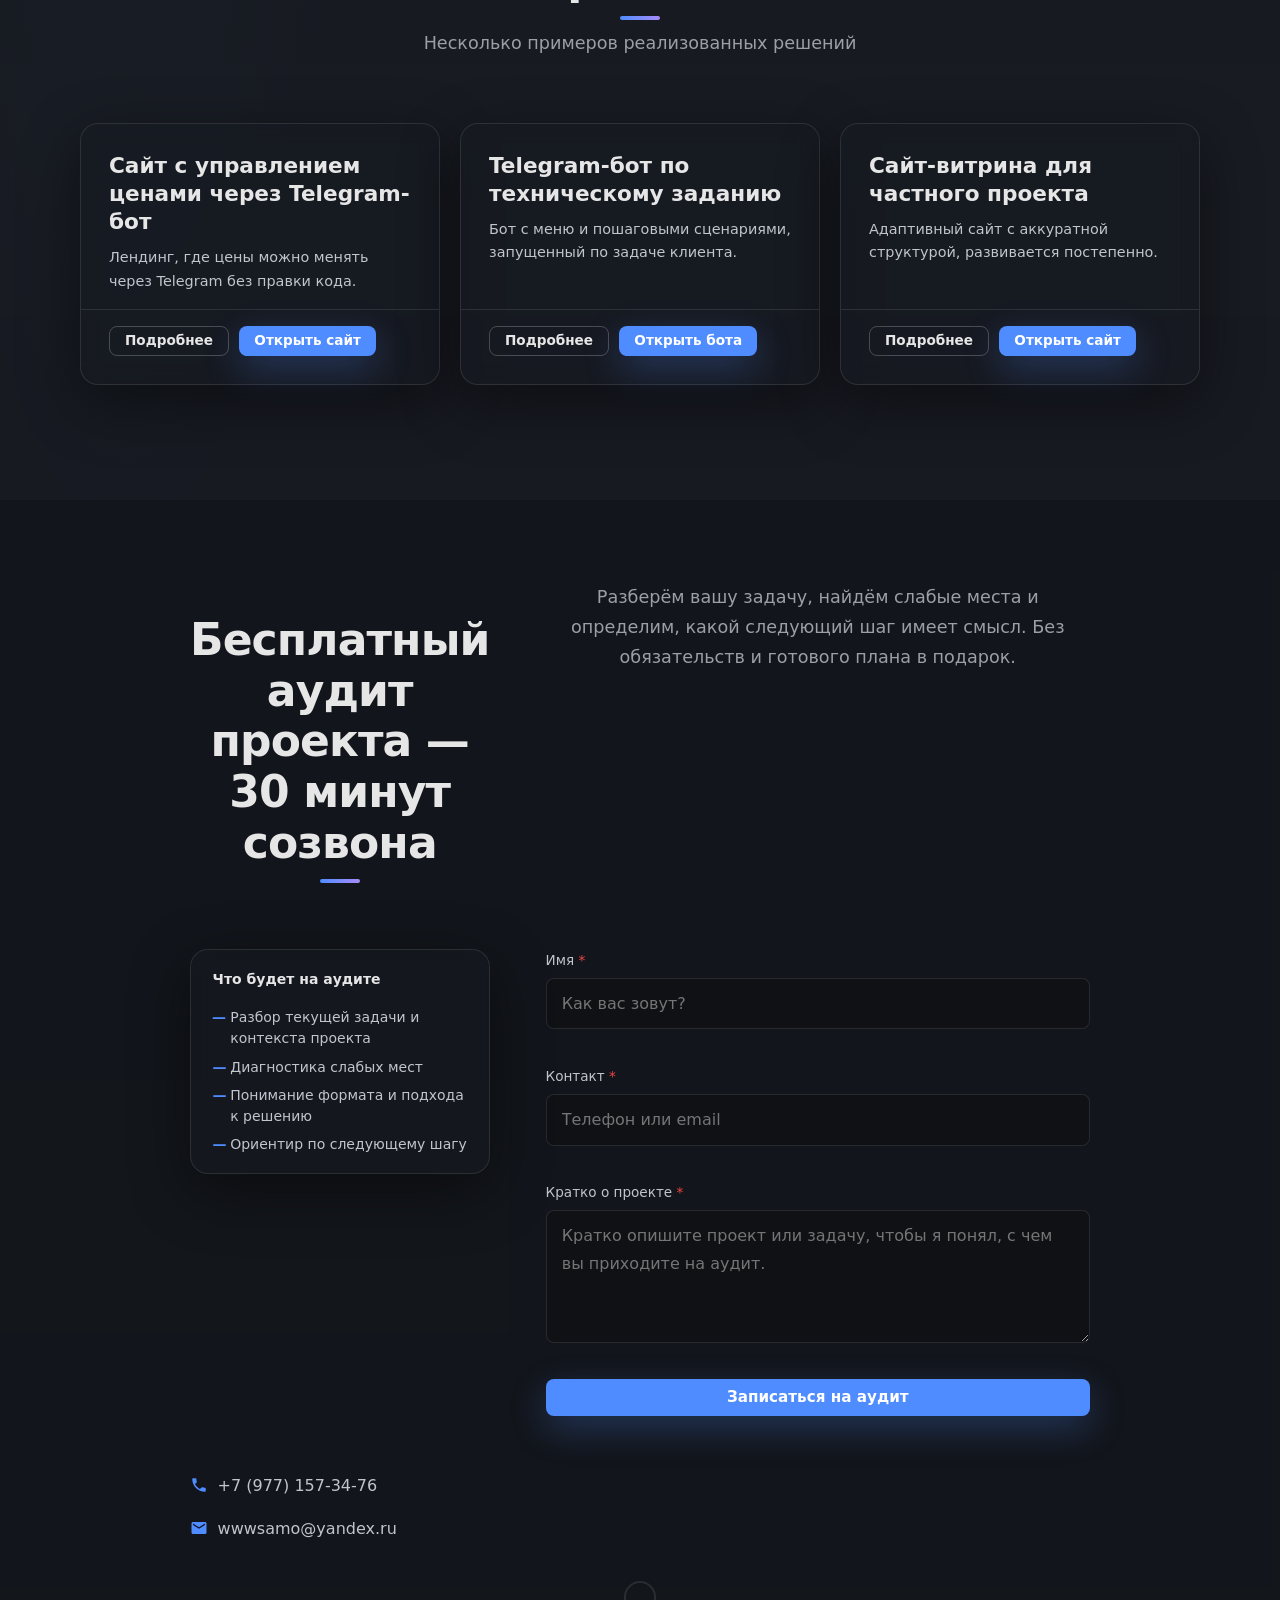
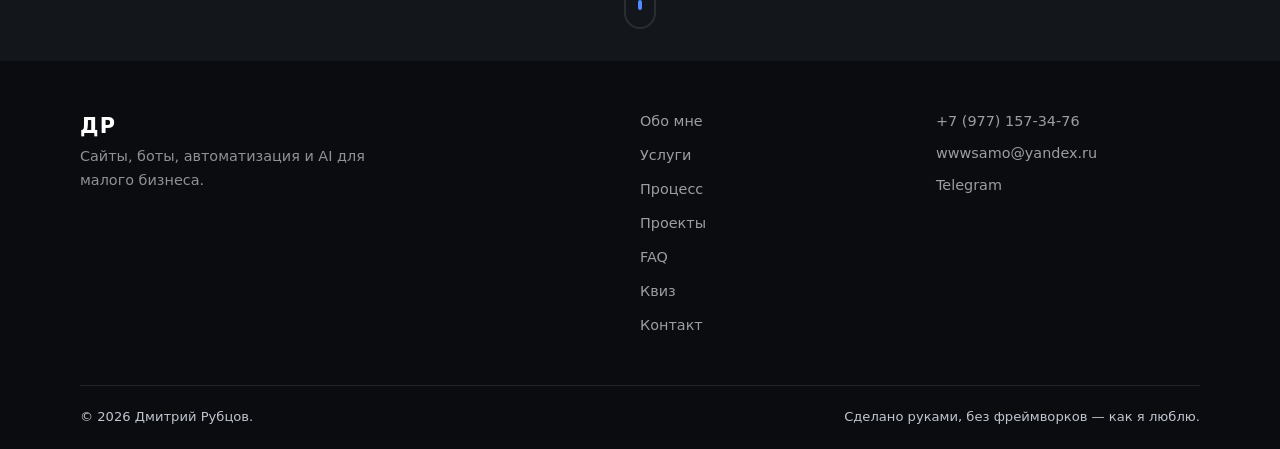
==== commit ec1ef2a8: "Bump asset versions to v=3 to bust CDN cache styles.css and script.js were cached at v=2, preventing" ====
--- a/index.html
+++ b/index.html
@@ -21,7 +21,7 @@
   <link rel="icon" href="/favicon.ico" sizes="any">
   <link rel="icon" href="/icon.svg" type="image/svg+xml">
   <title>Дмитрий Рубцов — Лендинги и Telegram-боты</title>
-  <link rel="stylesheet" href="styles.css?v=2" />
+  <link rel="stylesheet" href="styles.css?v=3" />
 </head>
 <body>
 
@@ -922,6 +922,6 @@
     <span class="quiz-fab__label">Записаться на аудит</span>
   </button>
 
-  <script src="script.js?v=2" defer></script>
+  <script src="script.js?v=3" defer></script>
 </body>
 </html>
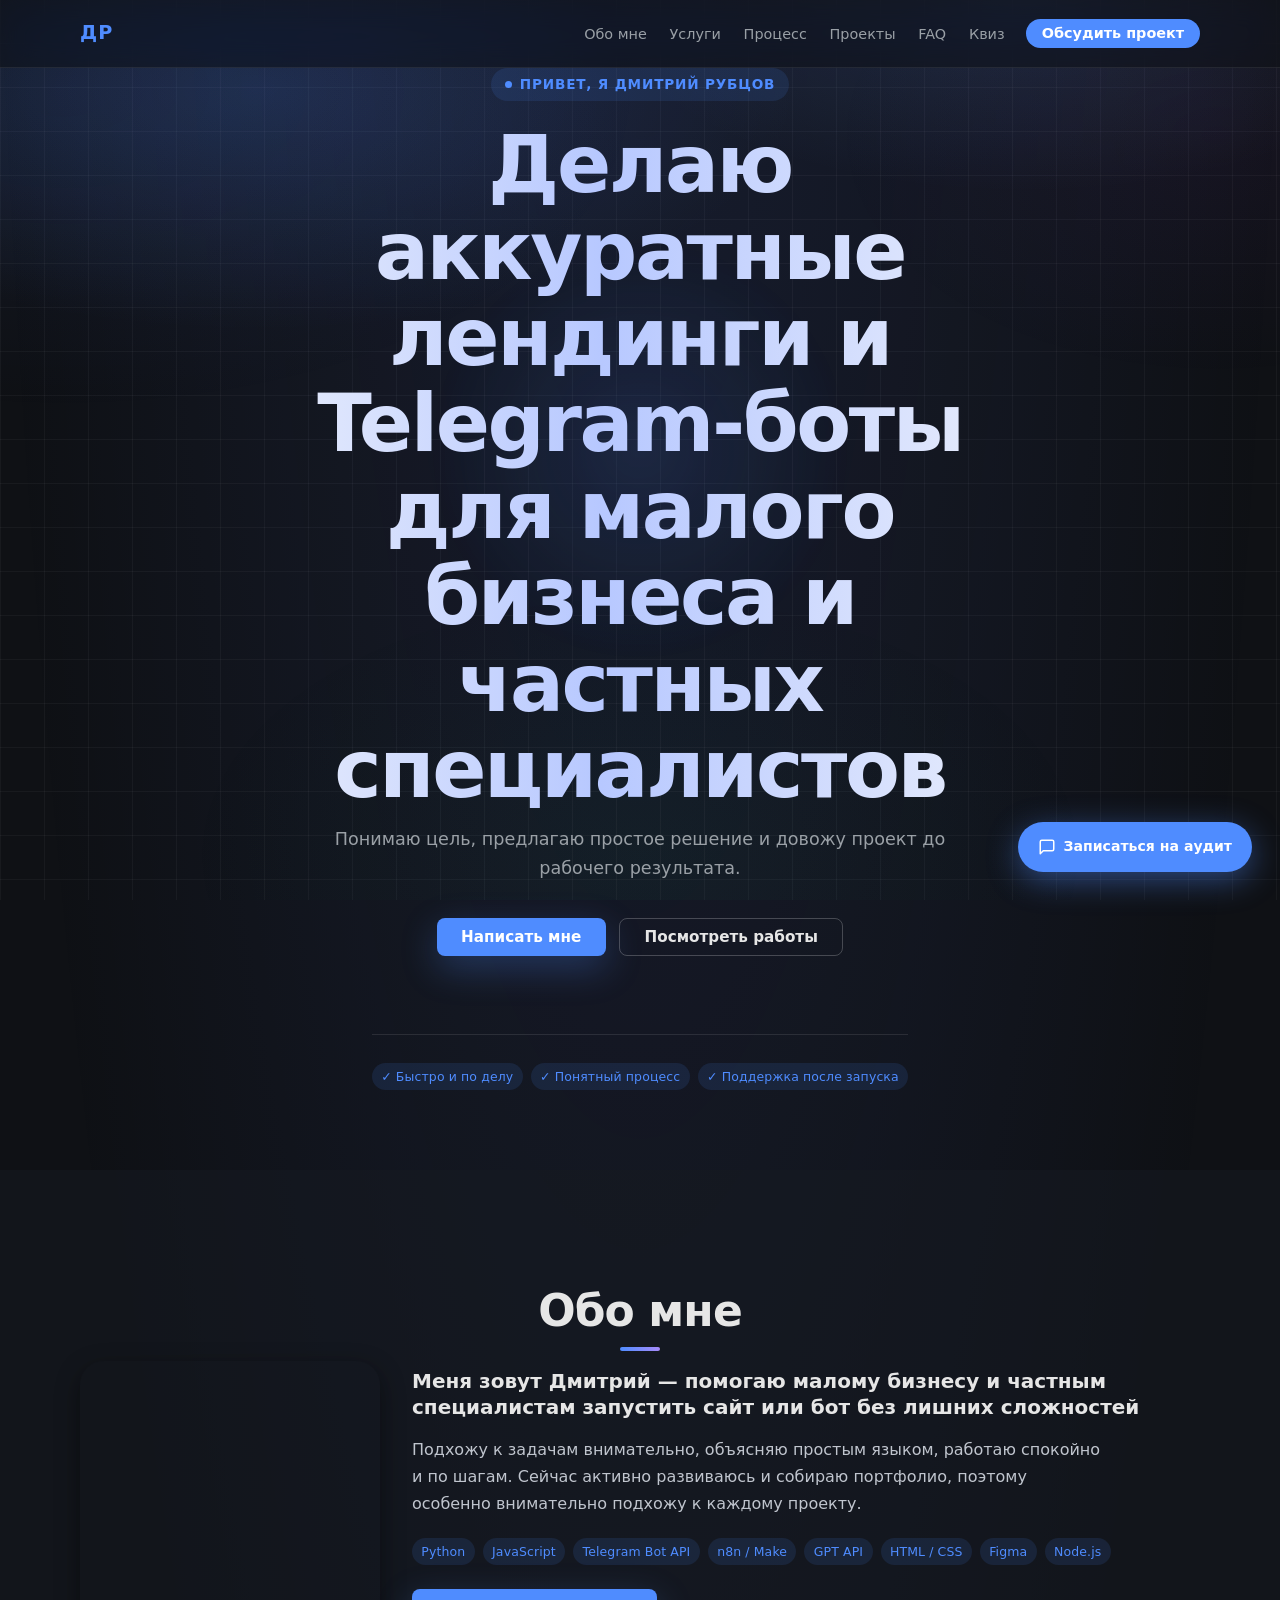
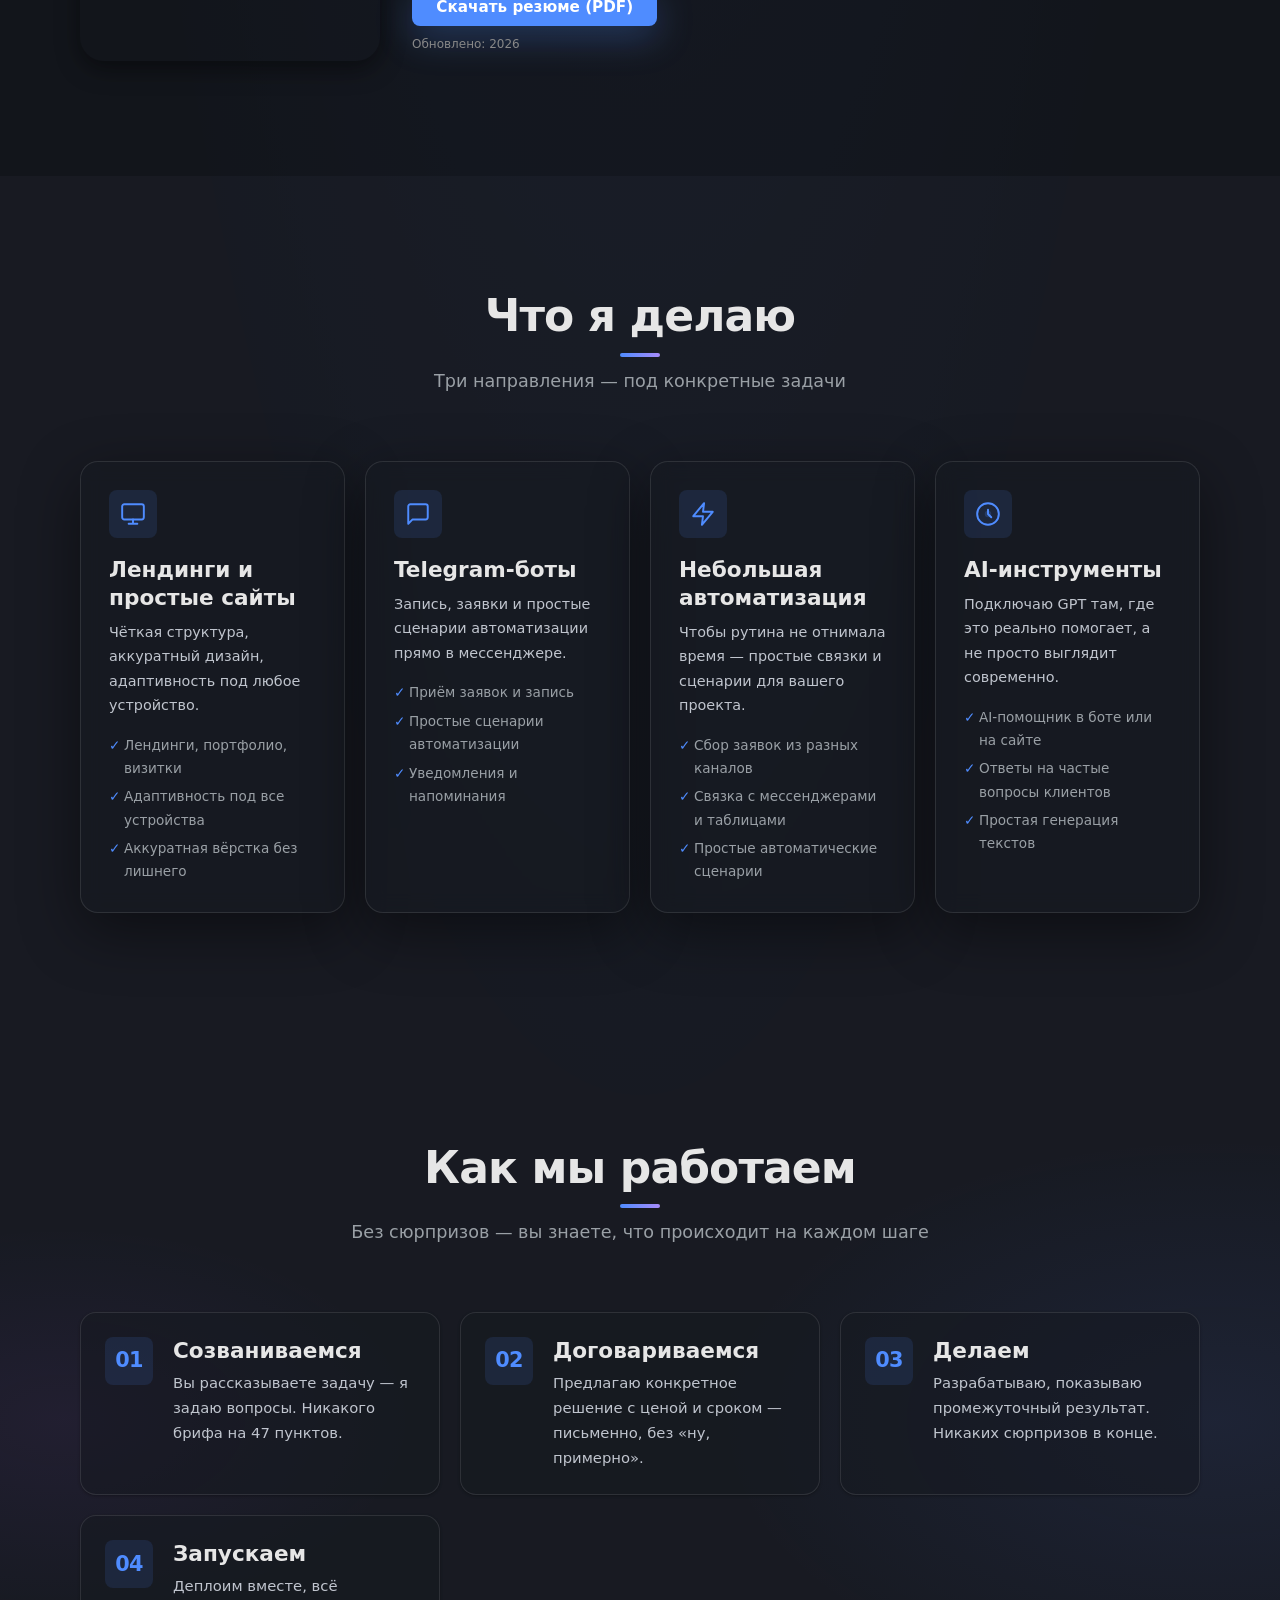
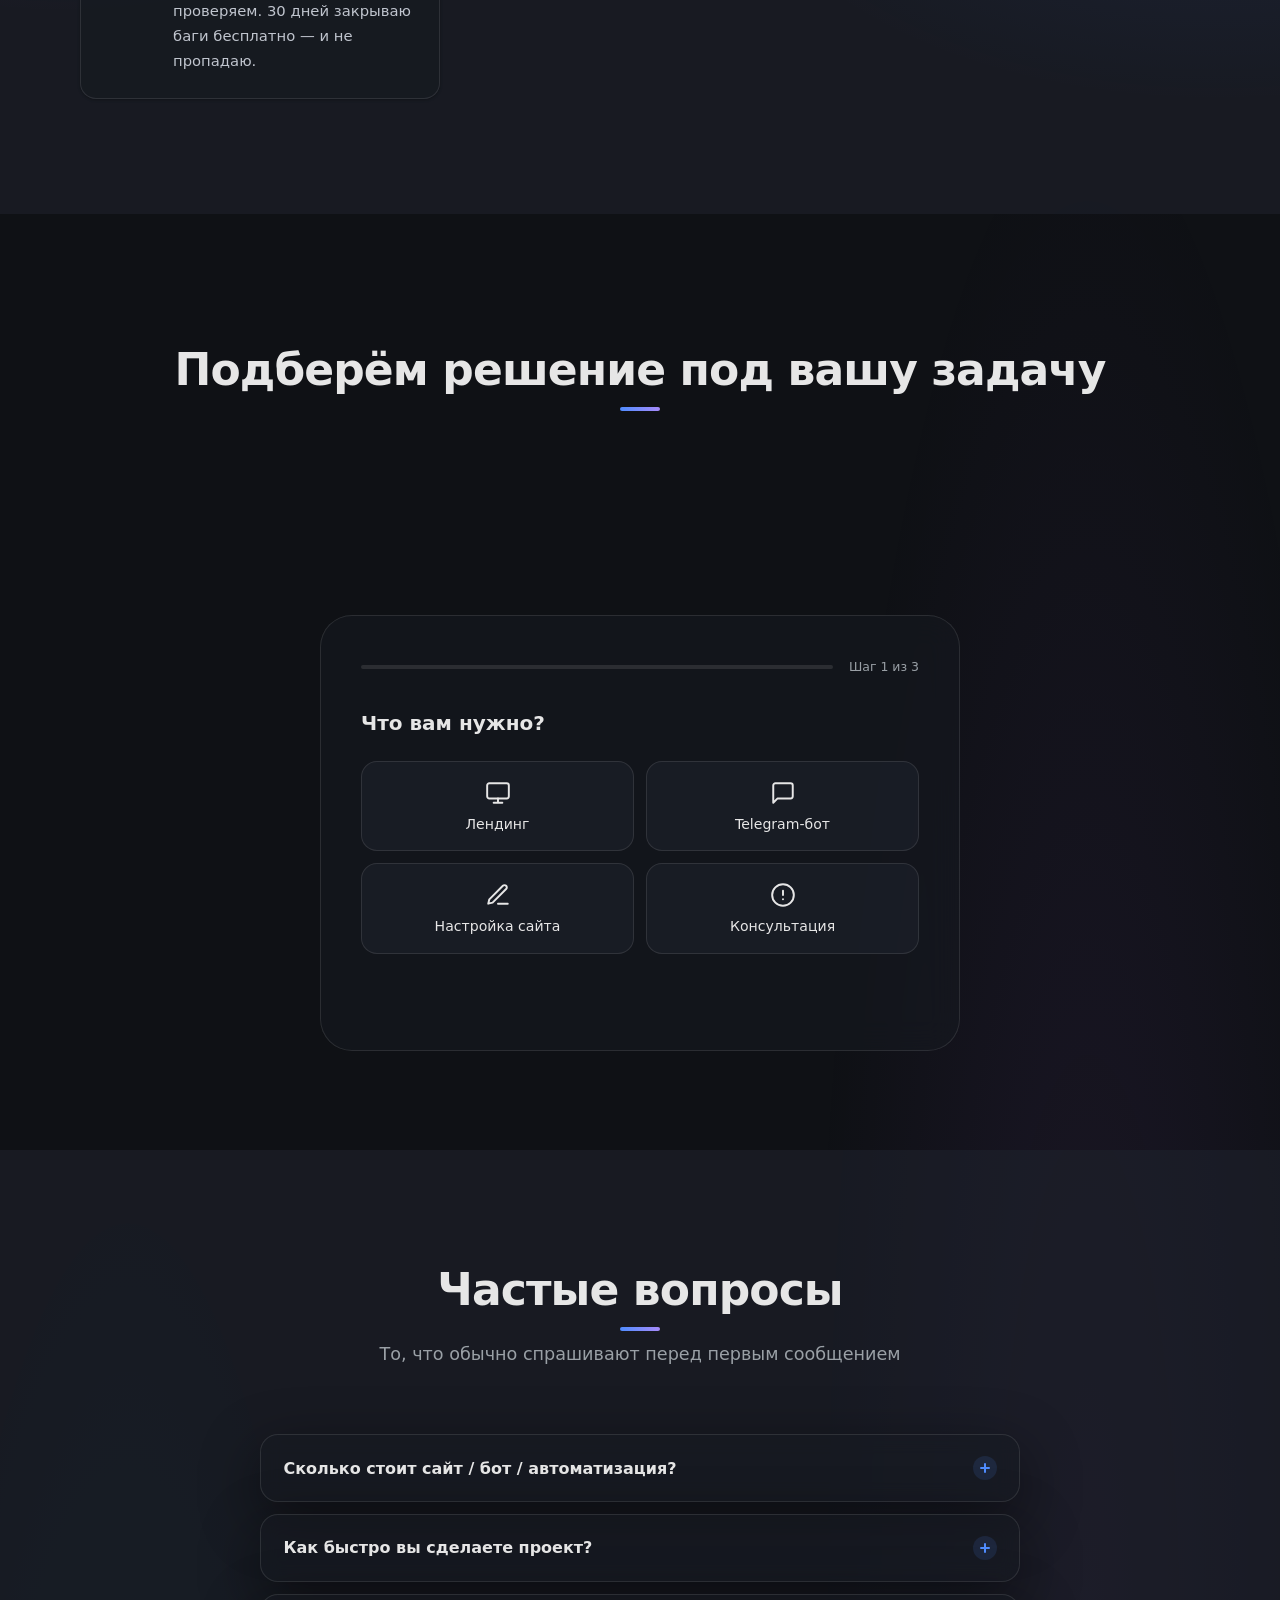
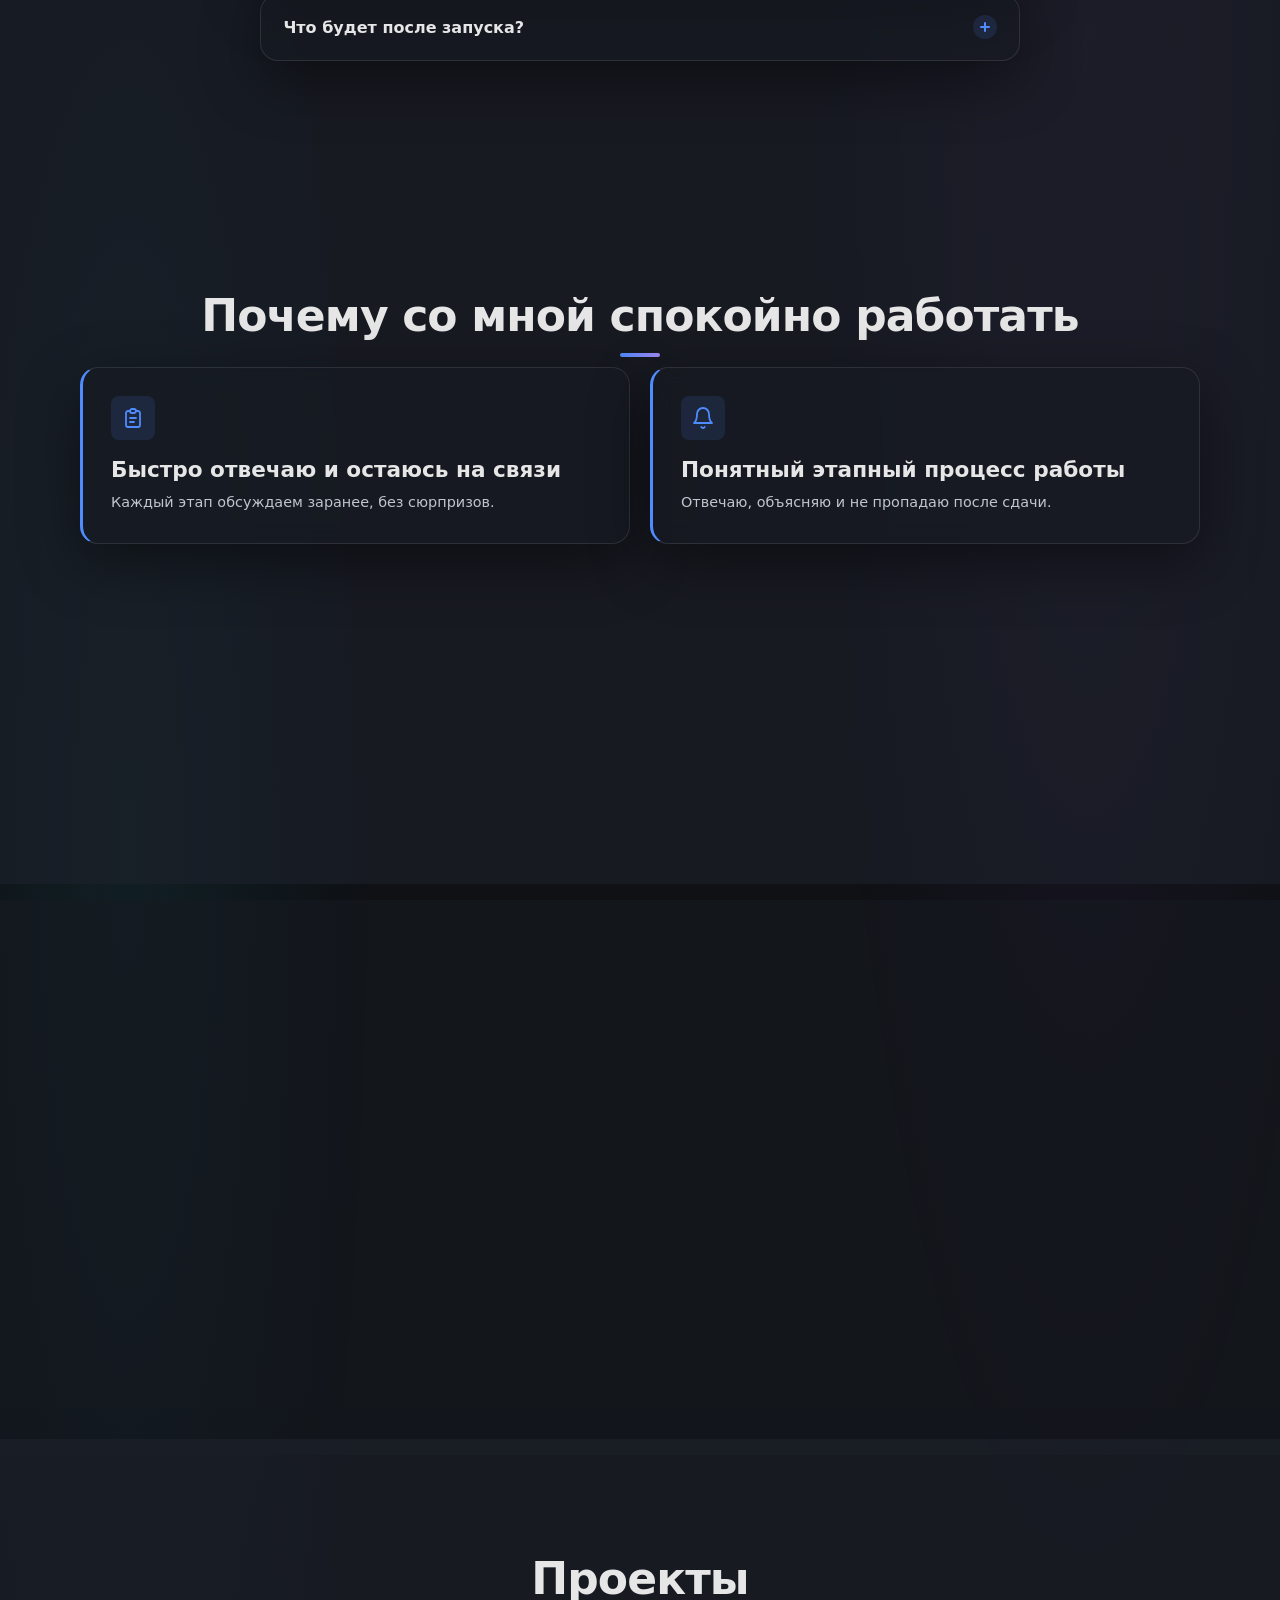
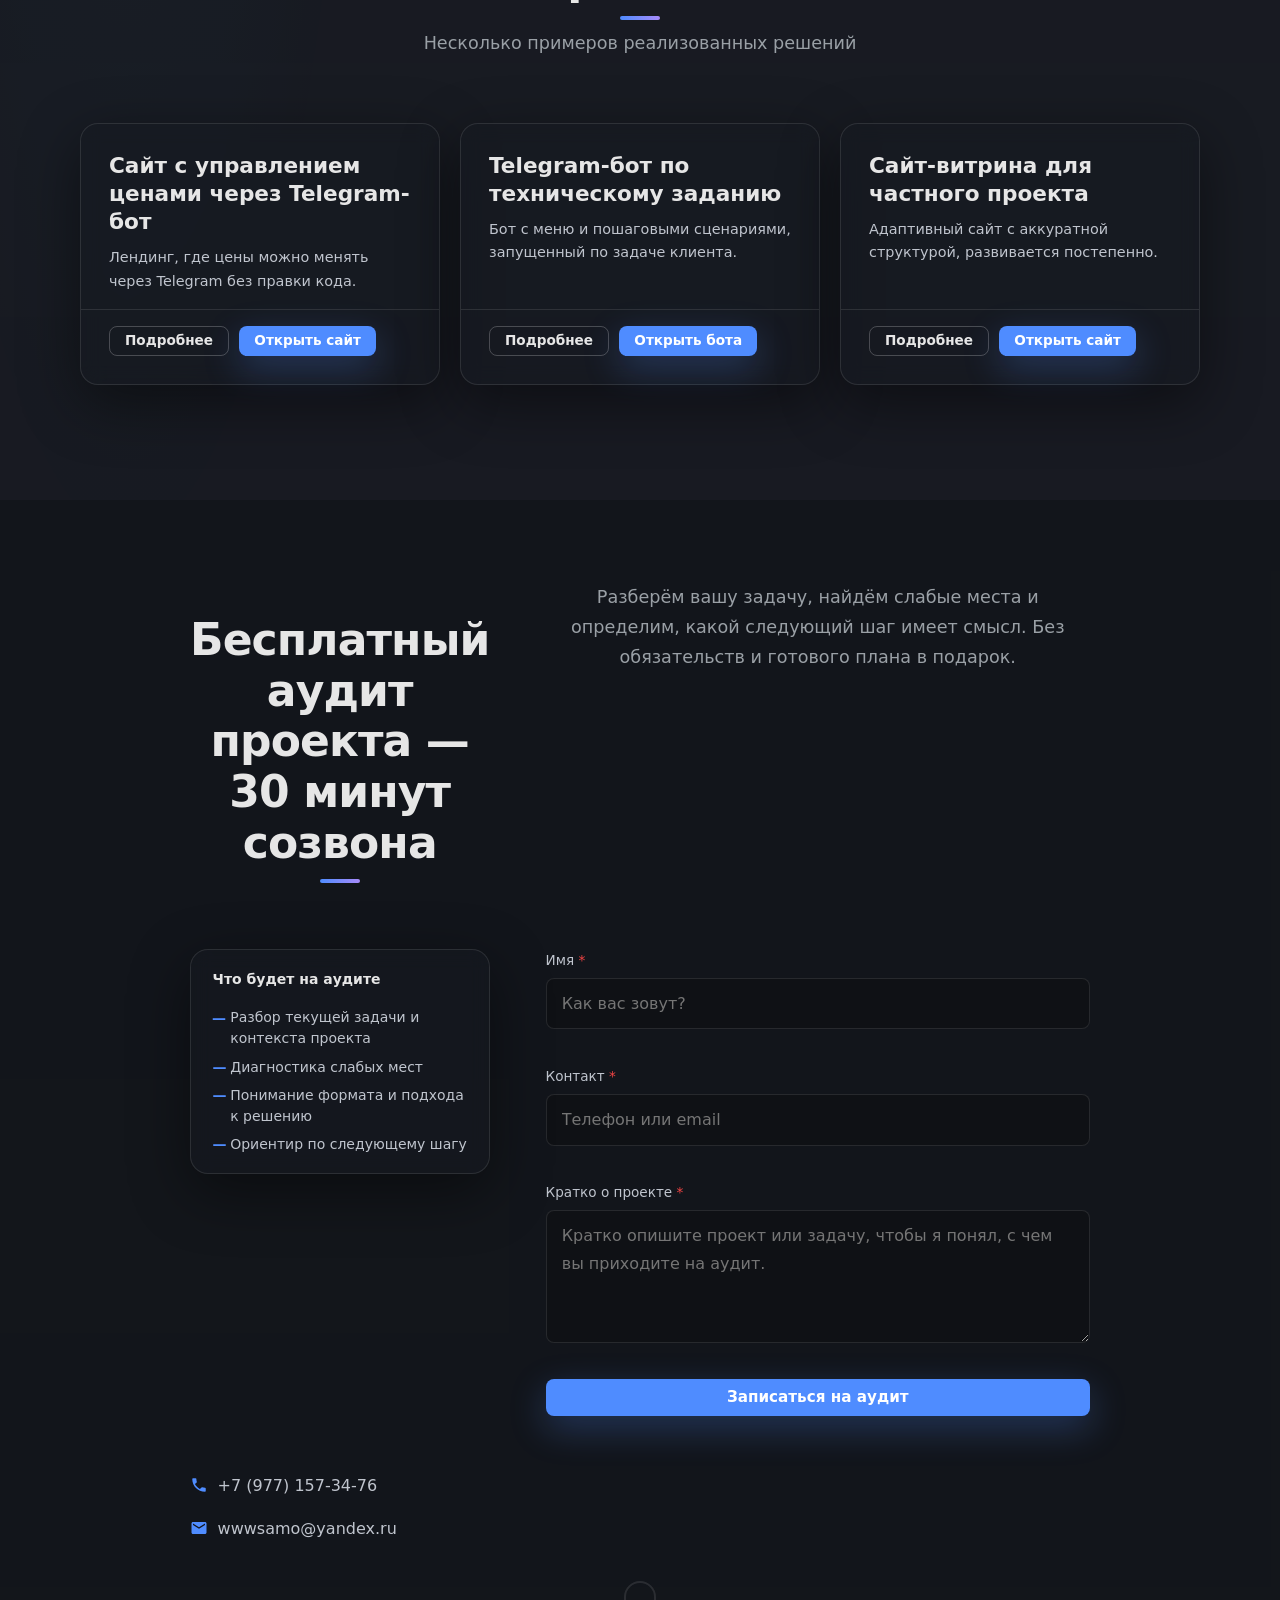
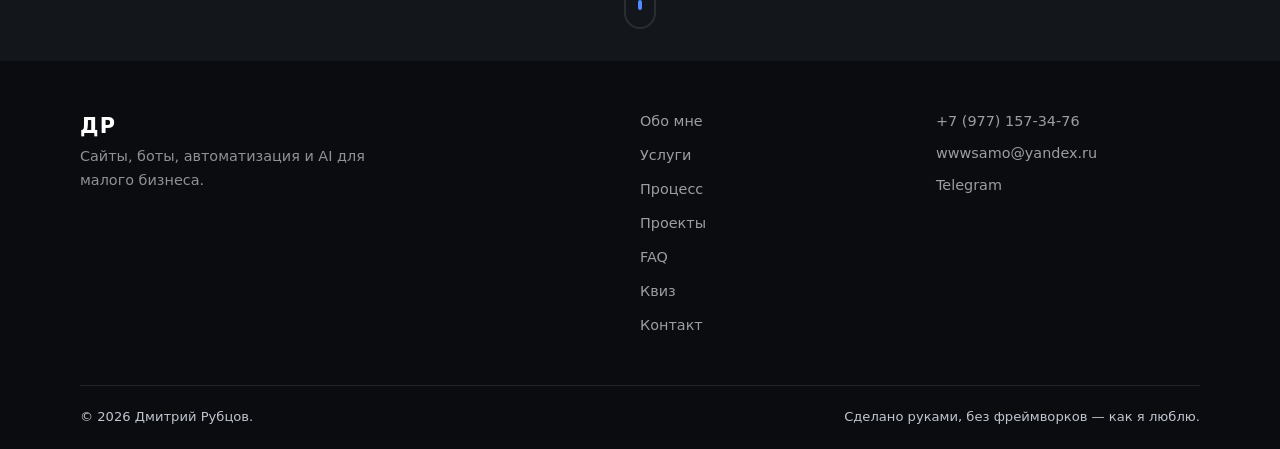
==== commit 08045652: "Fix mobile layout issues found in audit - Reduce quiz subtitle min font-size: 2.1rem → 1.25rem to pr" ====
--- a/index.html
+++ b/index.html
@@ -21,7 +21,7 @@
   <link rel="icon" href="/favicon.ico" sizes="any">
   <link rel="icon" href="/icon.svg" type="image/svg+xml">
   <title>Дмитрий Рубцов — Лендинги и Telegram-боты</title>
-  <link rel="stylesheet" href="styles.css?v=3" />
+  <link rel="stylesheet" href="styles.css?v=4" />
 </head>
 <body>
 
--- a/styles.css
+++ b/styles.css
@@ -139,7 +139,7 @@
 
 .section__subtitle--quiz {
   color: var(--clr-text-2);
-  font-size: clamp(2.1rem, 4.4vw, 2.4rem);
+  font-size: clamp(1.25rem, 3.5vw, 2.4rem);
 }
 
 /* Акцентная черта под заголовком */
@@ -2434,6 +2434,8 @@
   line-height: 1.5;
   padding-left: 1.1rem;
   position: relative;
+  word-break: break-word;
+  overflow-wrap: break-word;
 }
 
 .contact__audit-list li::before {
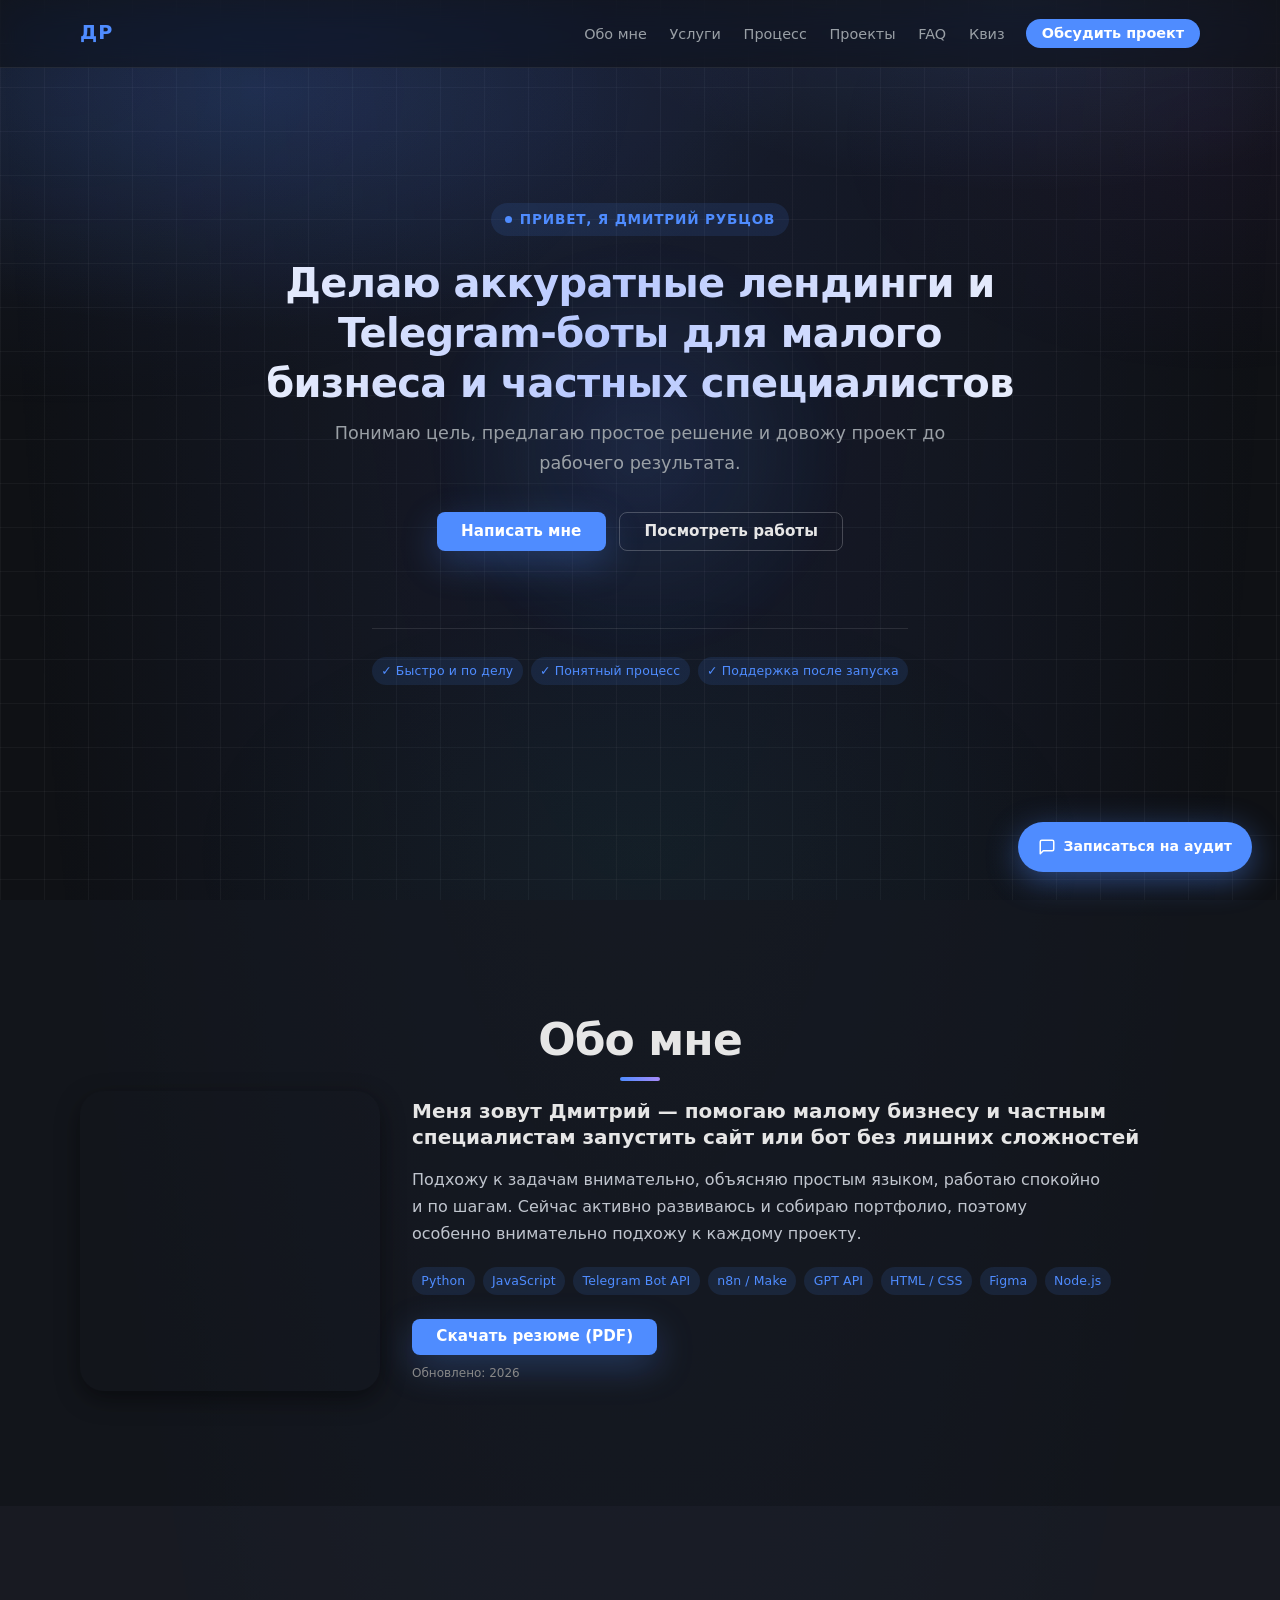
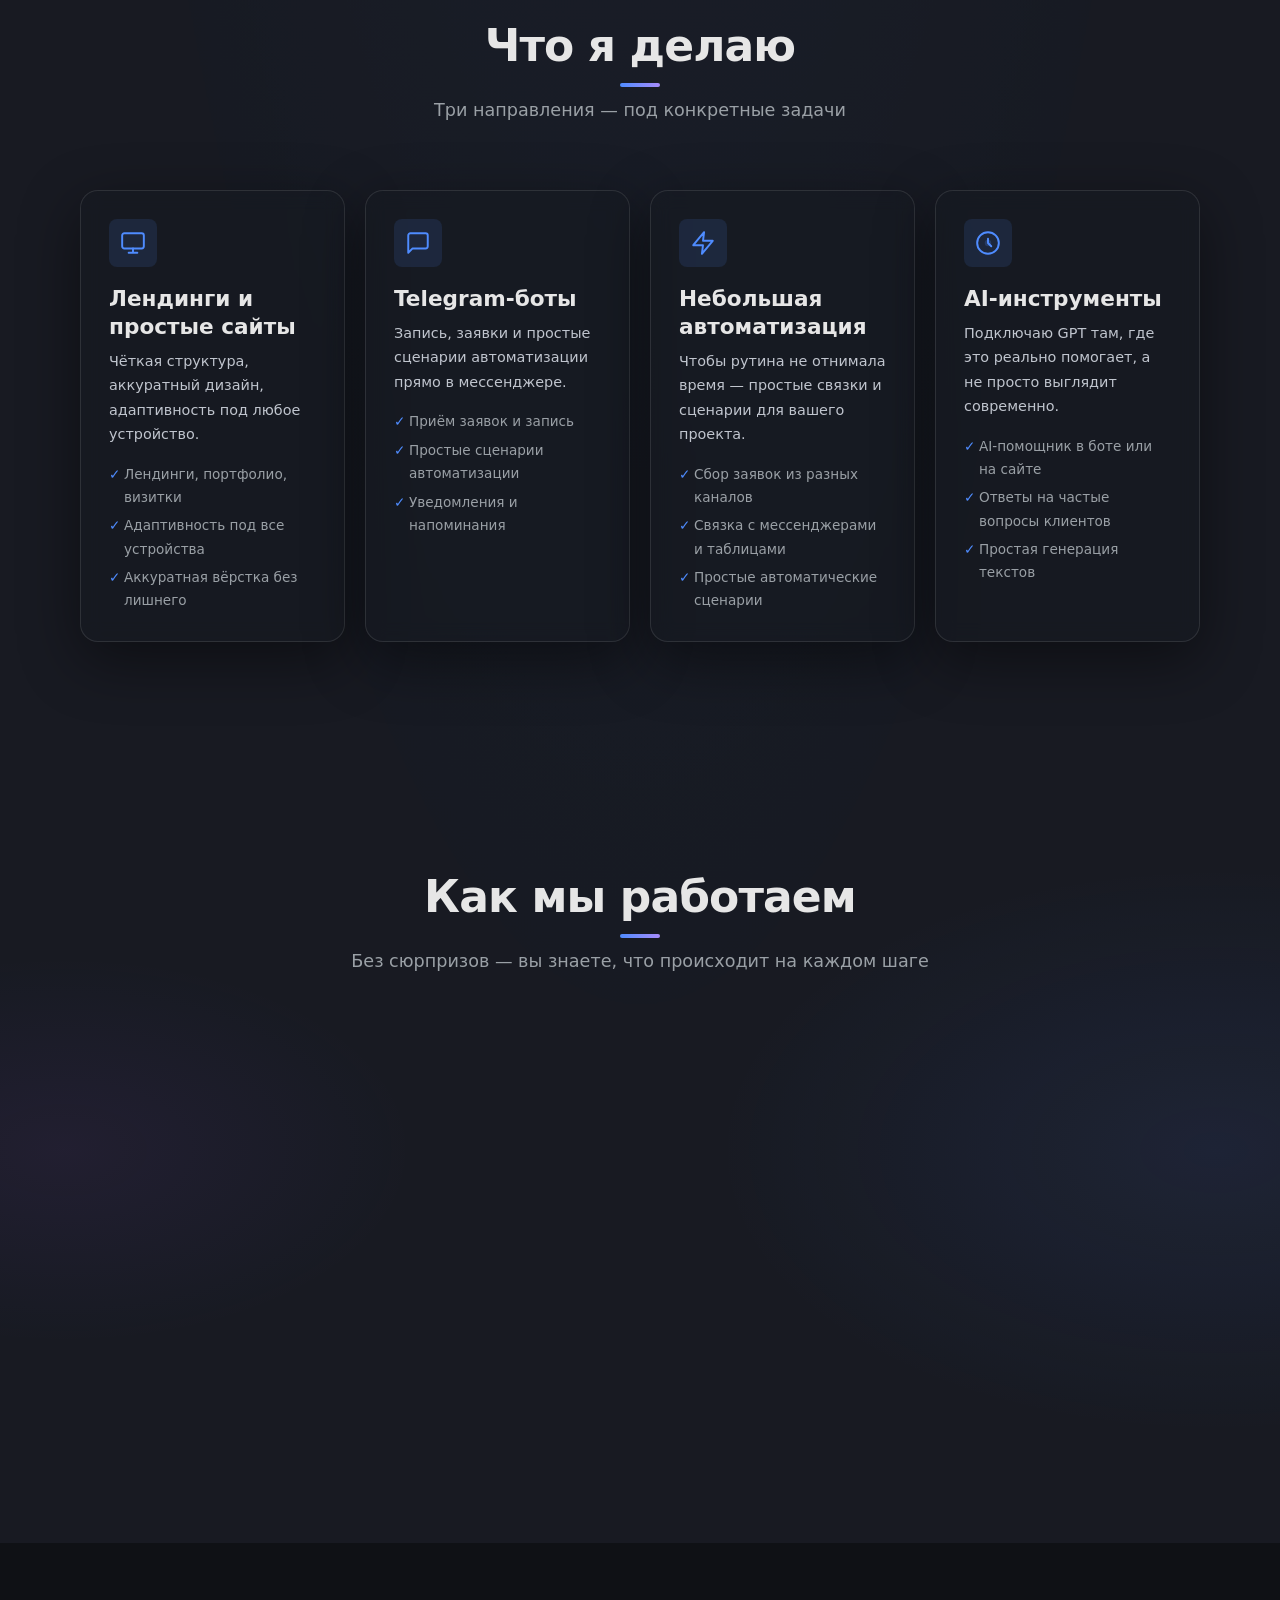
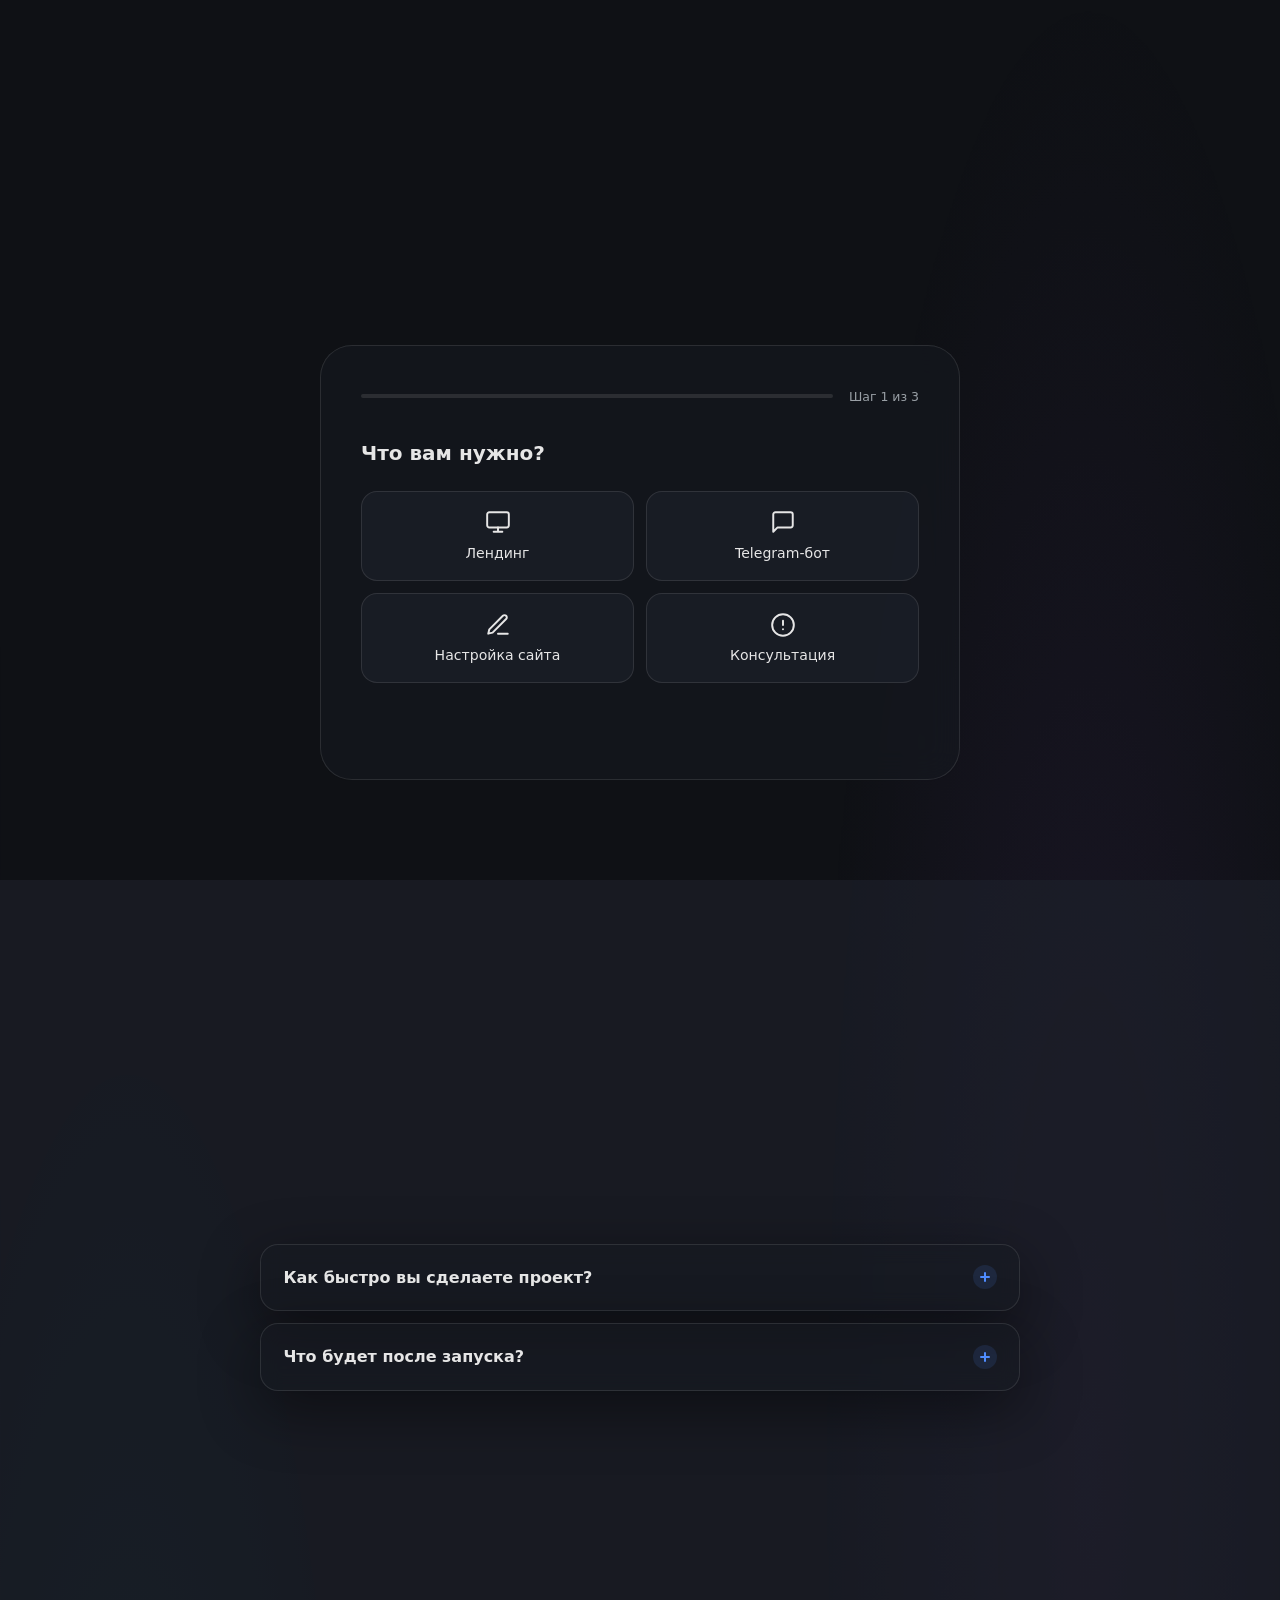
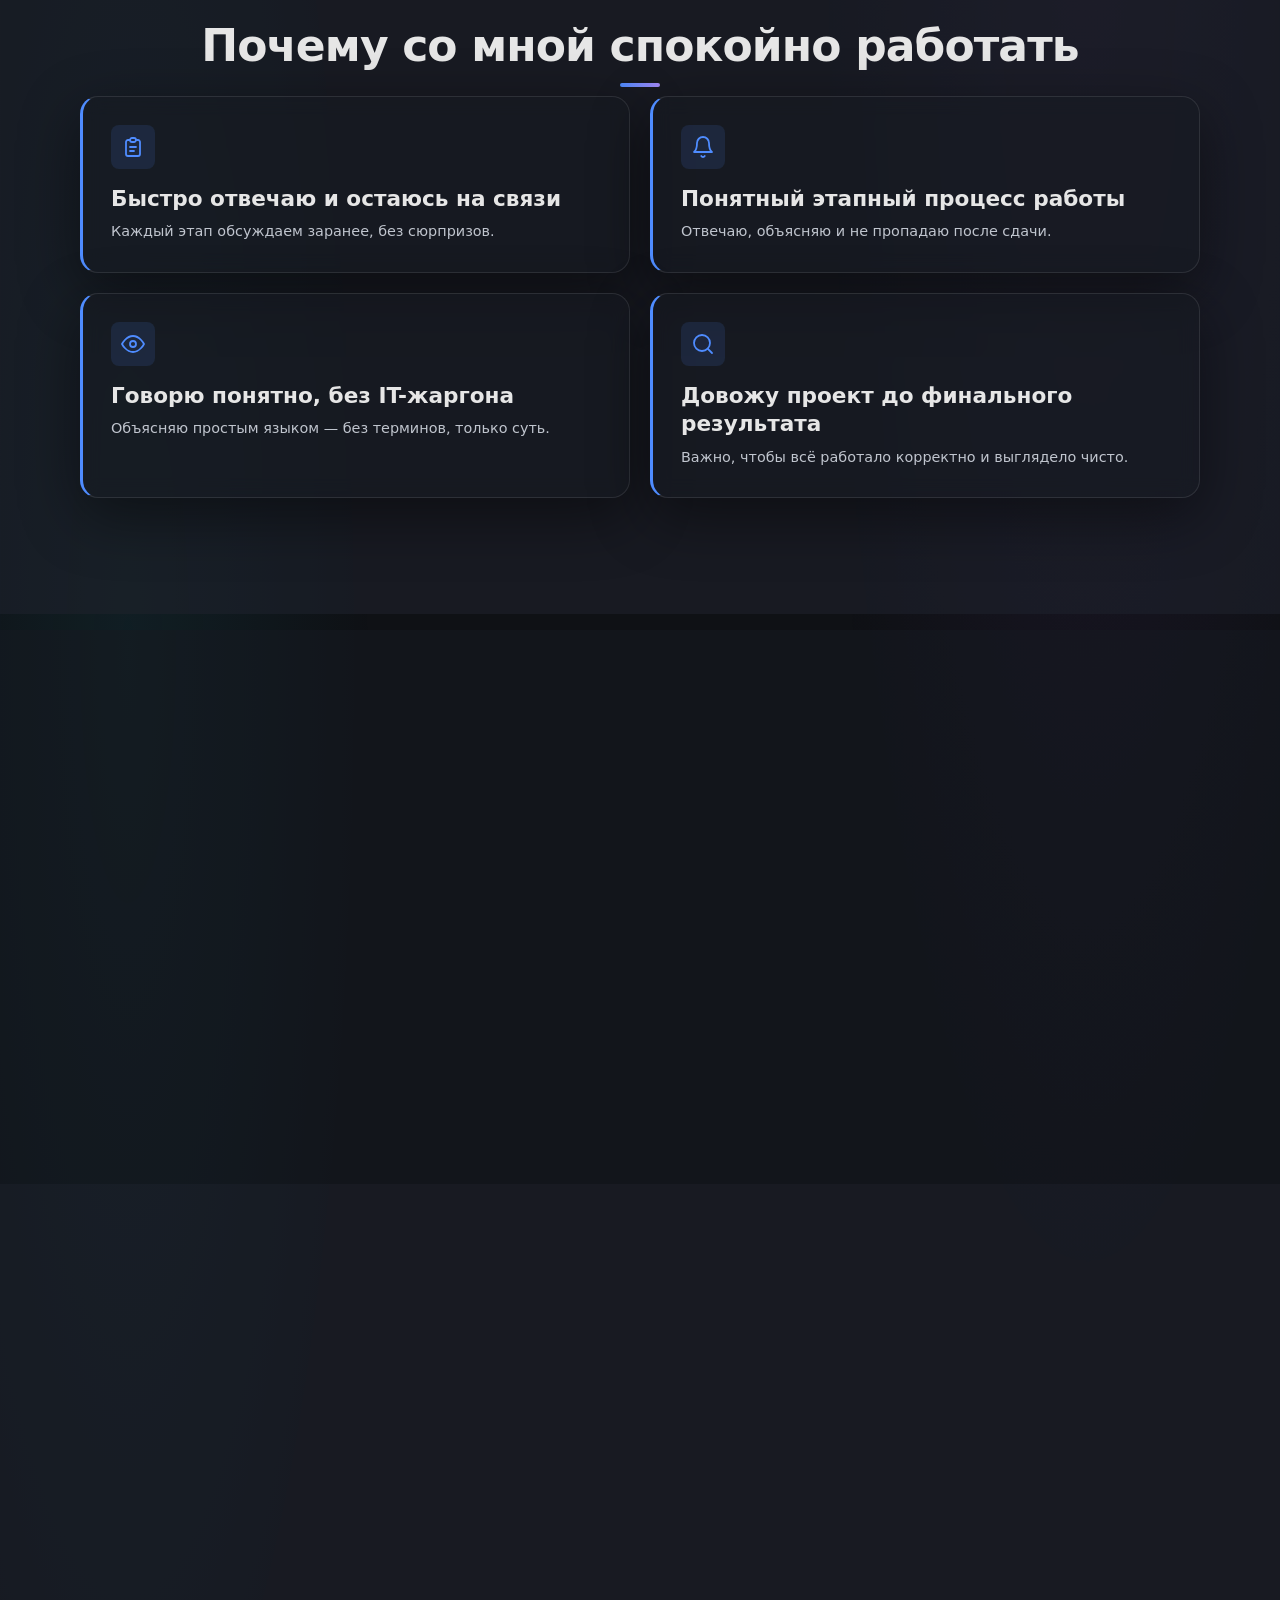
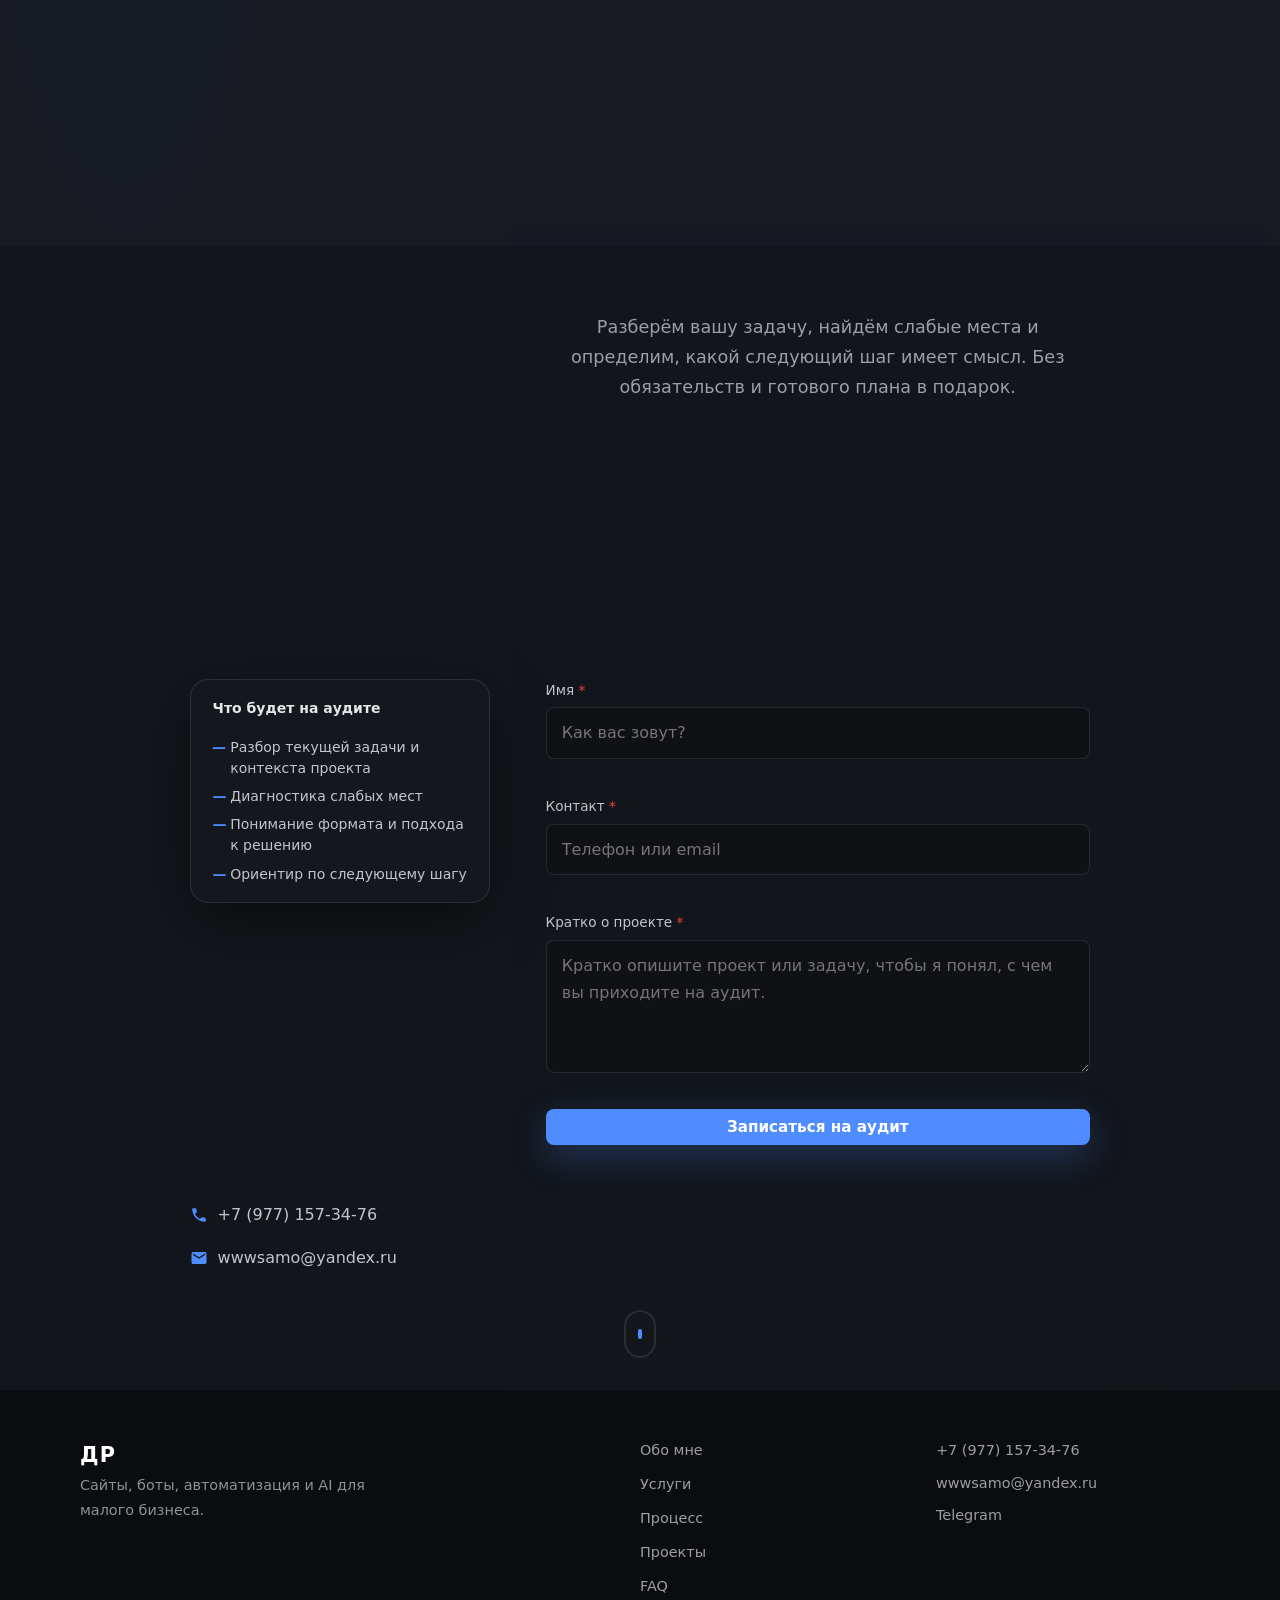
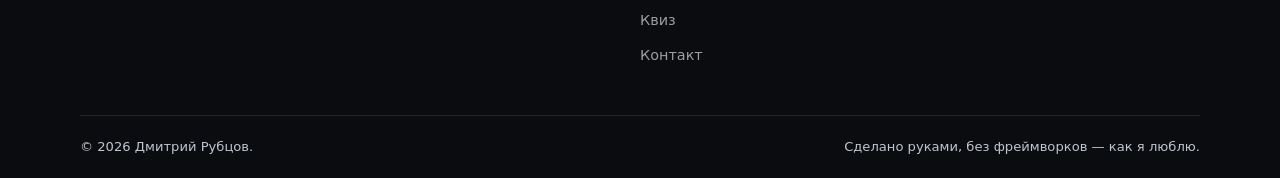
==== commit 1e36e8f1: "Reduce hero heading font size 2x and adjust typographic settings - Override h1 global font-size in ." ====
--- a/index.html
+++ b/index.html
@@ -21,7 +21,7 @@
   <link rel="icon" href="/favicon.ico" sizes="any">
   <link rel="icon" href="/icon.svg" type="image/svg+xml">
   <title>Дмитрий Рубцов — Лендинги и Telegram-боты</title>
-  <link rel="stylesheet" href="styles.css?v=4" />
+  <link rel="stylesheet" href="styles.css?v=5" />
 </head>
 <body>
 
--- a/styles.css
+++ b/styles.css
@@ -499,6 +499,9 @@
 
 /* Имя */
 .hero__name {
+  font-size: clamp(1.2rem, 3vw + .5rem, 2.5rem);
+  line-height: 1.25;
+  letter-spacing: -.015em;
   margin-bottom: .6rem;
   opacity: 0;
   animation: fadeUp .6s ease .25s both;
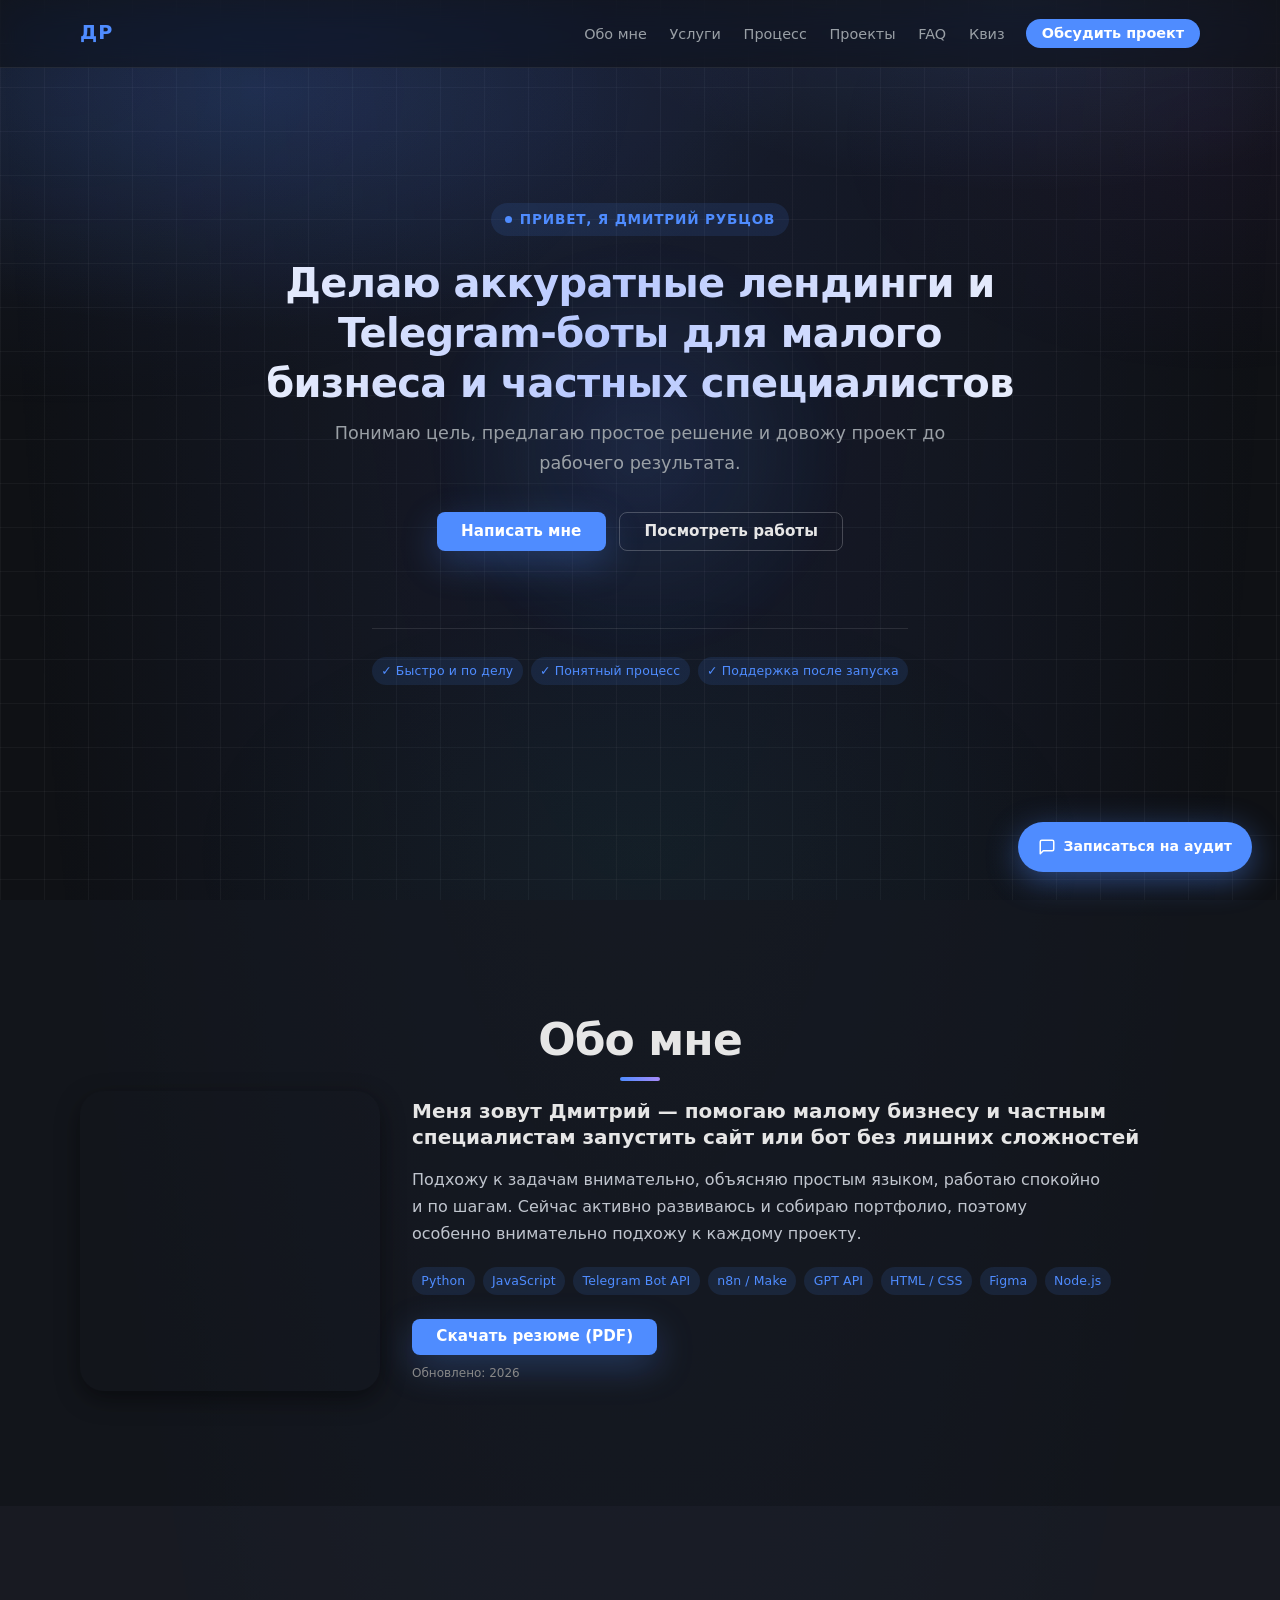
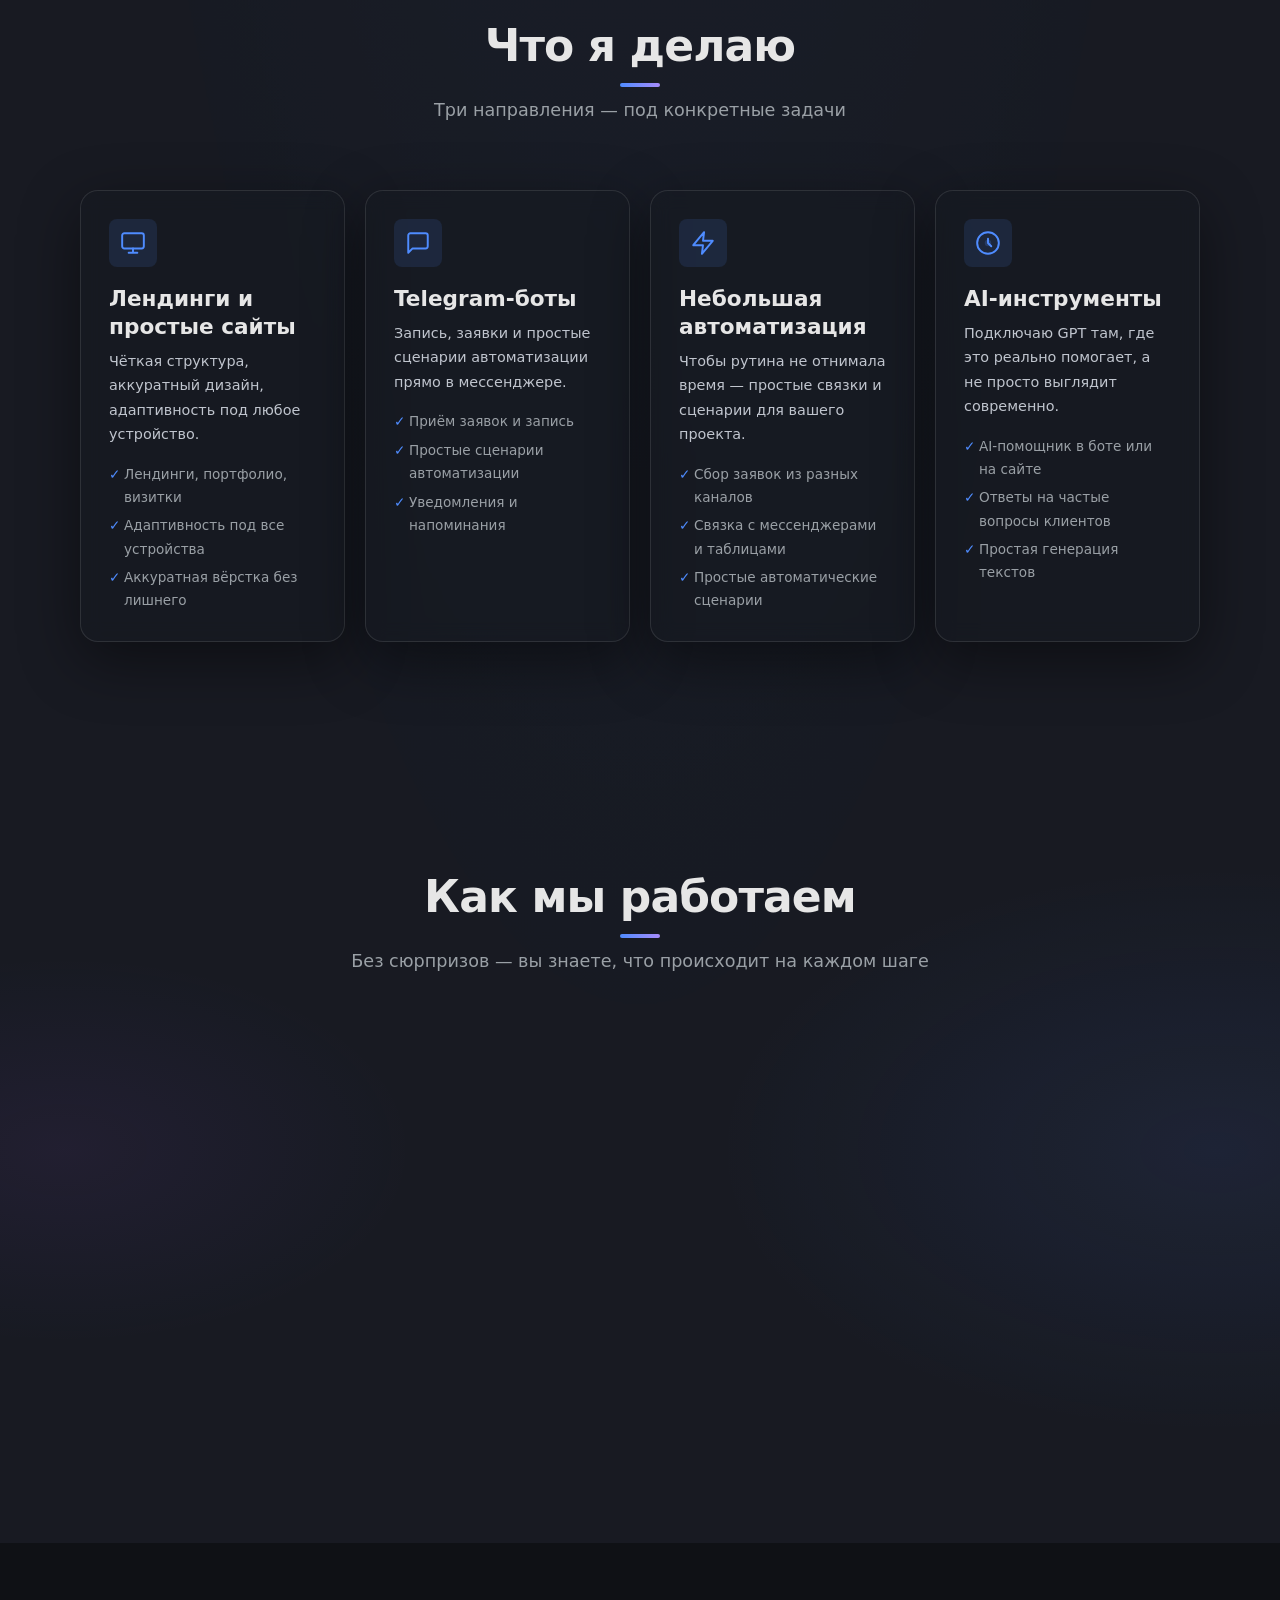
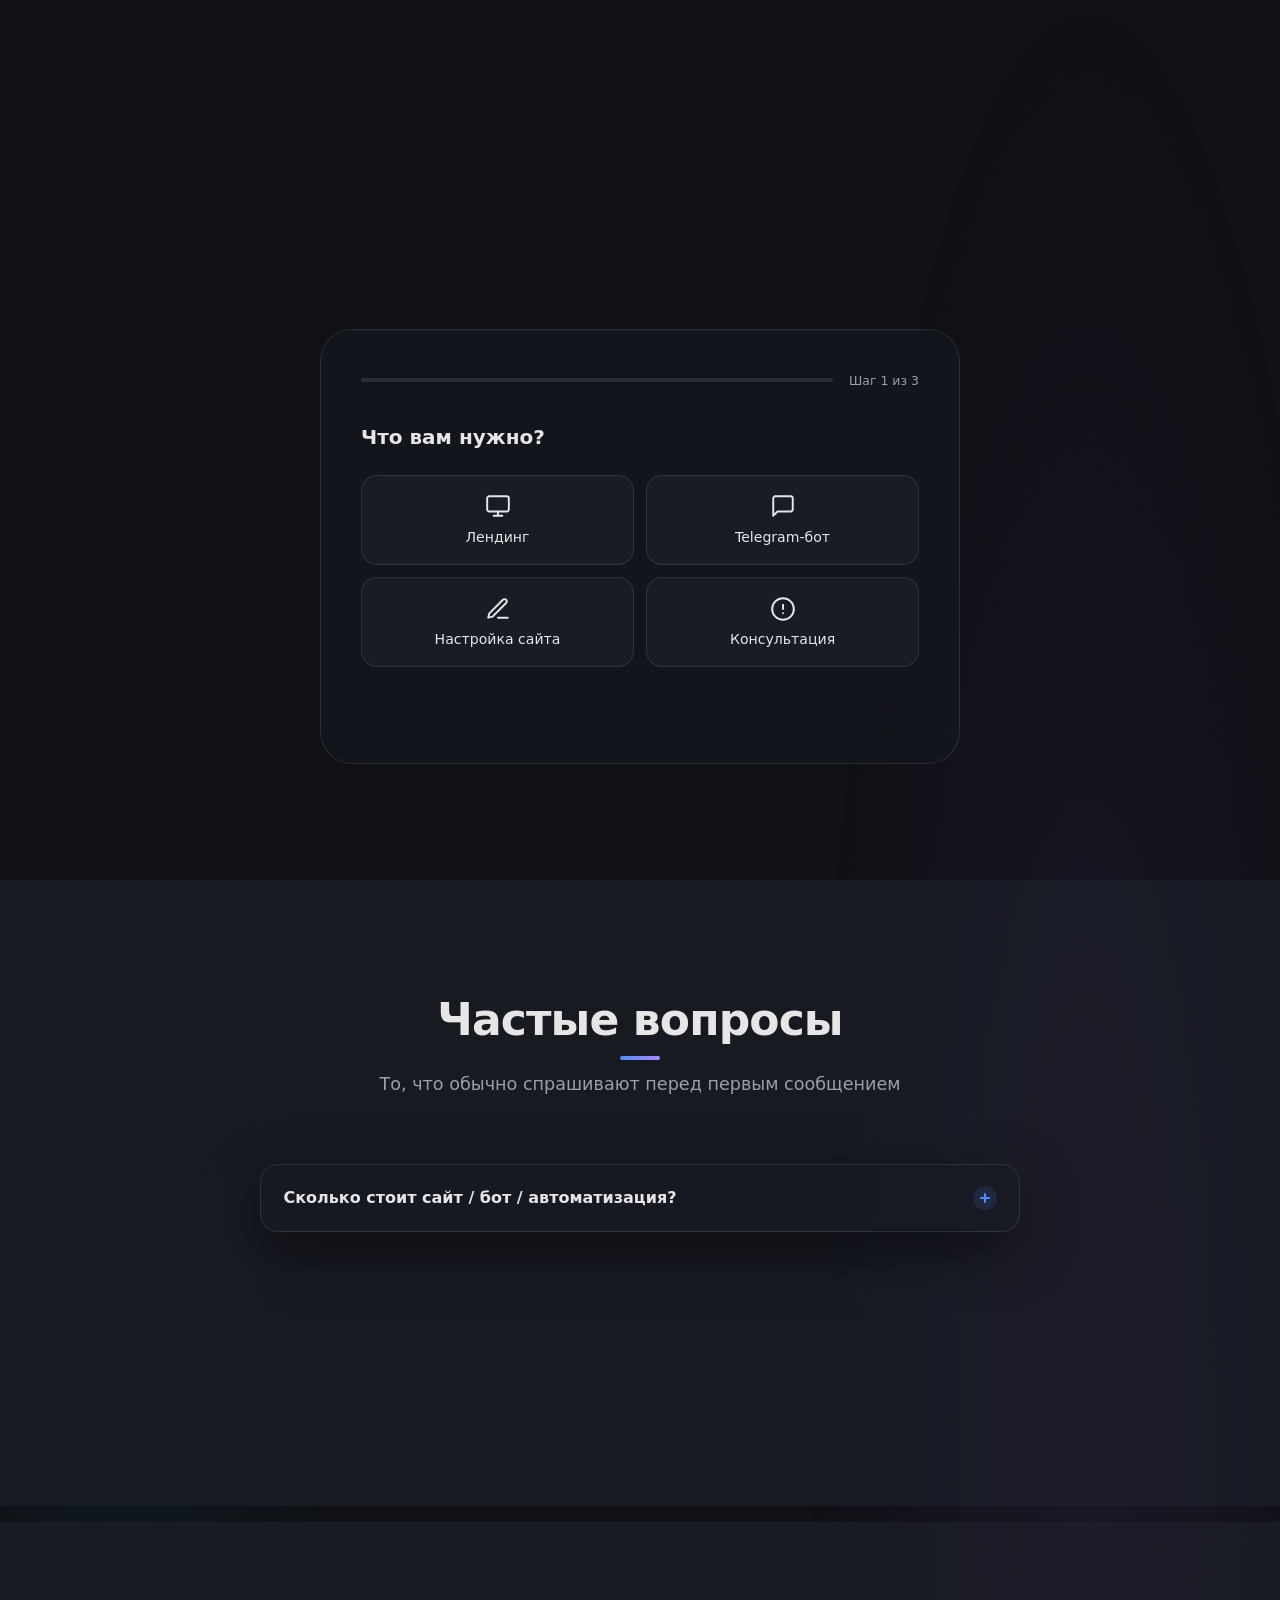
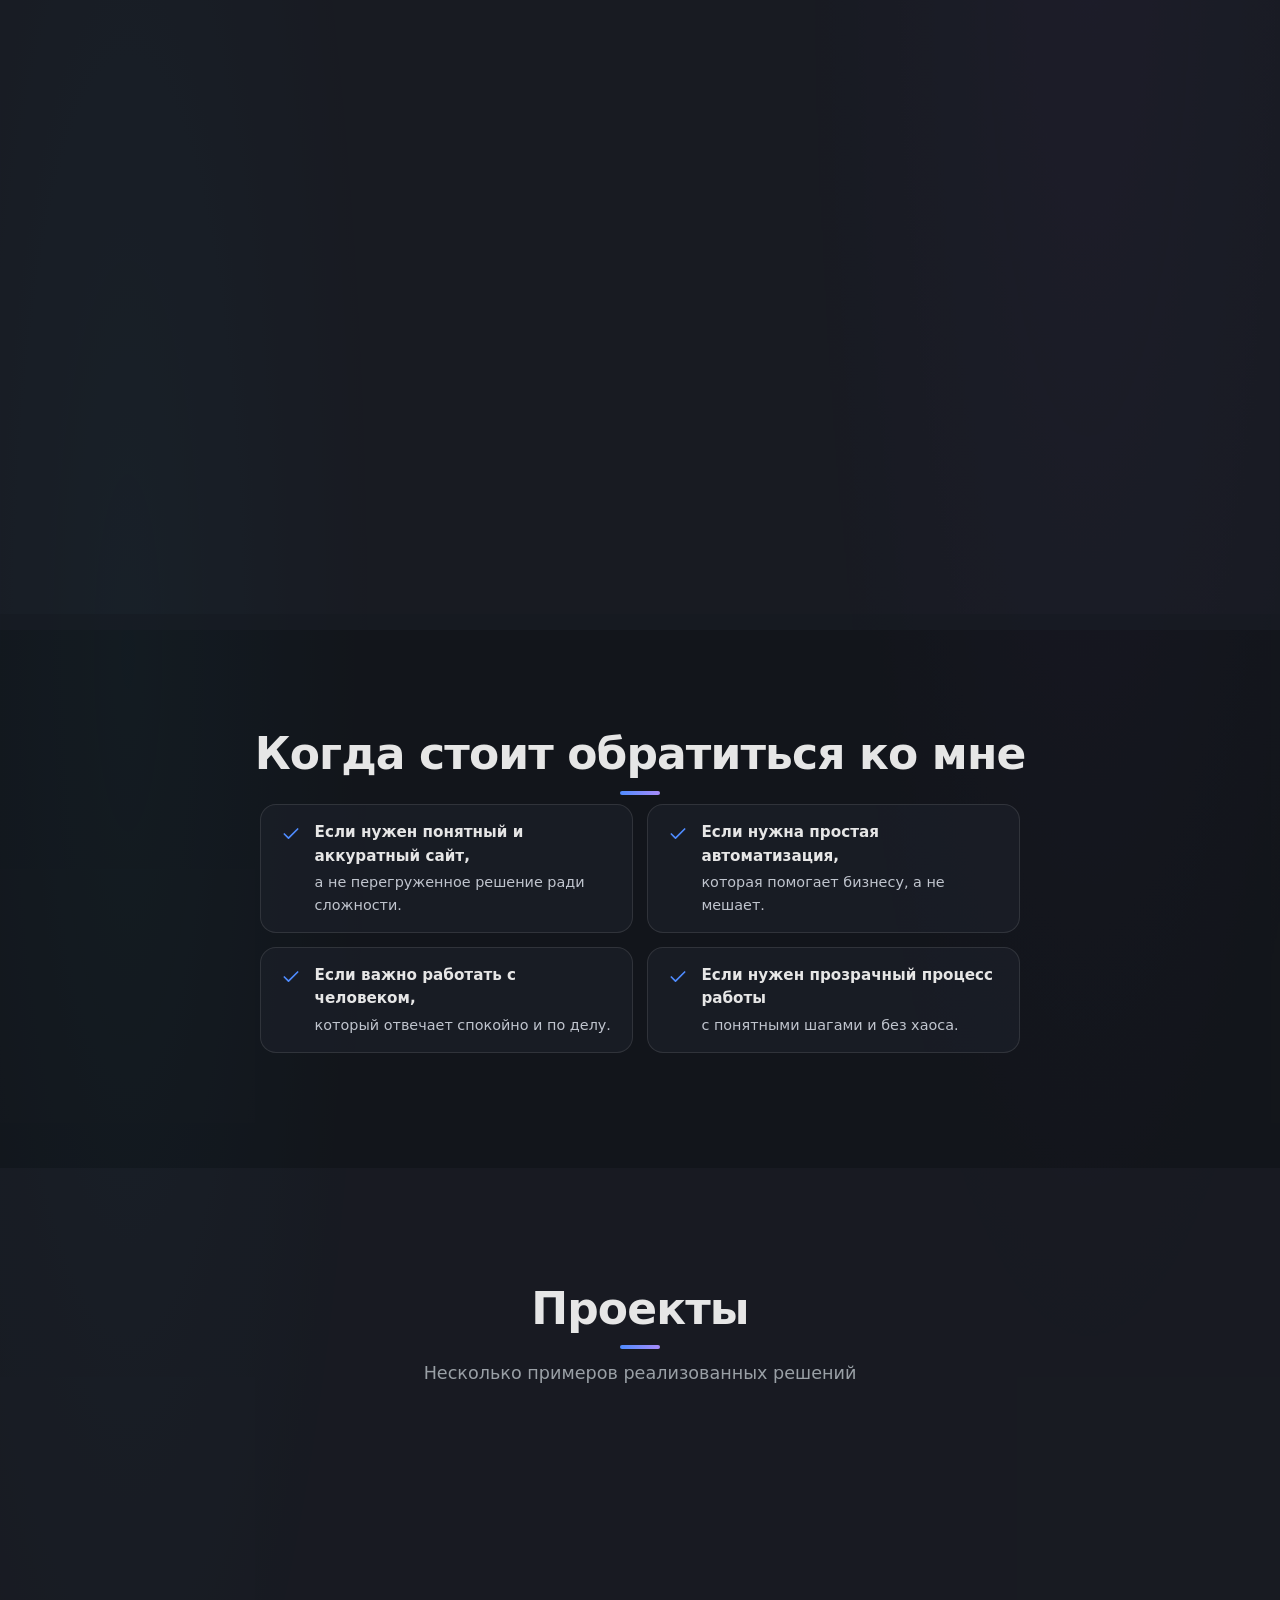
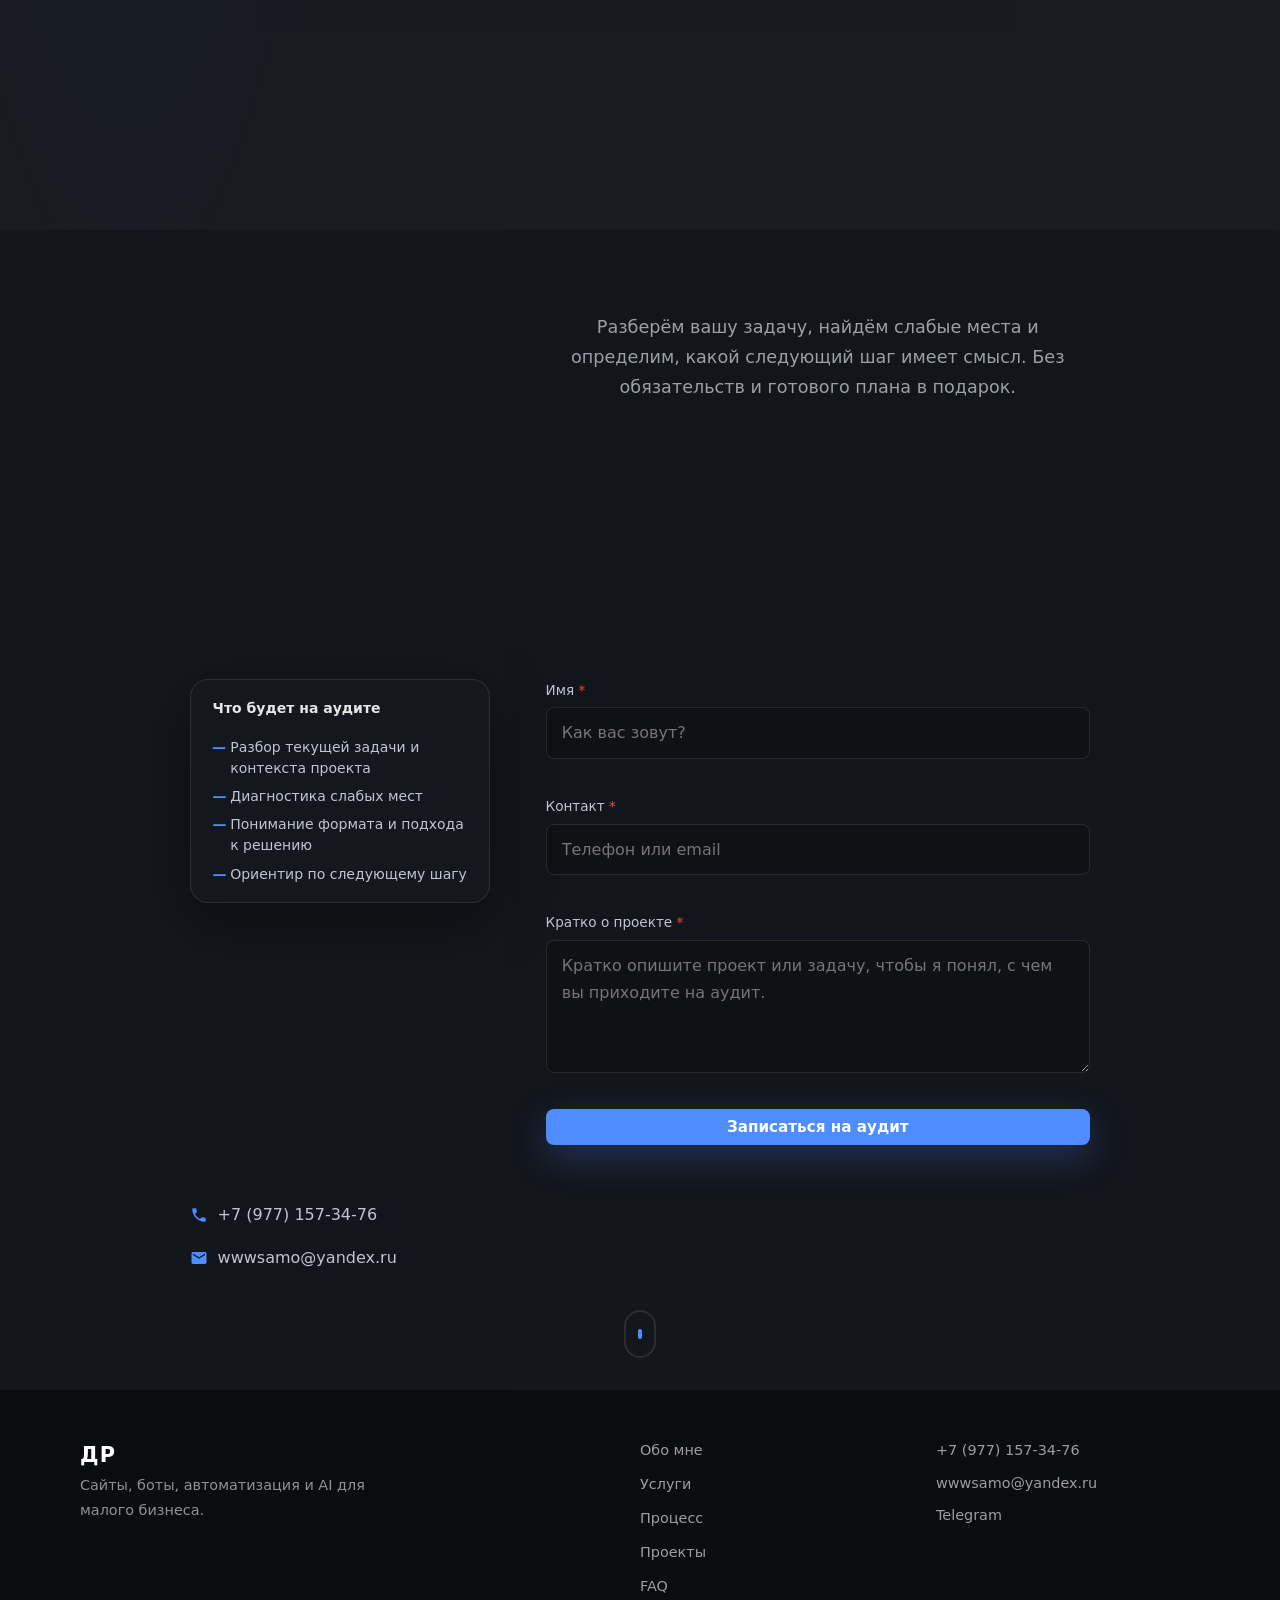
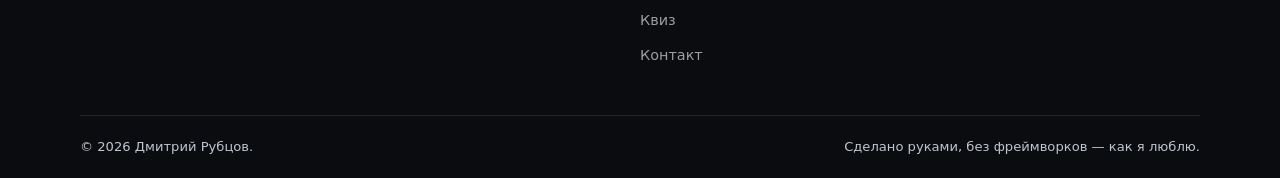
==== commit 53fcccb5: "portfolio: зафиксировал текущее состояние перед автосинхронизацией" ====
--- a/index.html
+++ b/index.html
@@ -913,15 +913,15 @@
   <!-- ============================================================
        FLOATING QUIZ BUTTON (Вариант 3 — FAB)
        ============================================================ -->
-  <button class="quiz-fab" id="quizFab" type="button"
-          aria-label="Записаться на бесплатный аудит проекта">
+    <a class="quiz-fab" id="quizFab" href="#contact"
+      aria-label="Записаться на бесплатный аудит проекта">
     <svg viewBox="0 0 24 24" fill="none" stroke="currentColor" stroke-width="2"
          stroke-linecap="round" stroke-linejoin="round" aria-hidden="true">
       <path d="M21 15a2 2 0 0 1-2 2H7l-4 4V5a2 2 0 0 1 2-2h14a2 2 0 0 1 2 2z"/>
     </svg>
     <span class="quiz-fab__label">Записаться на аудит</span>
-  </button>
-
-  <script src="script.js?v=3" defer></script>
+  </a>
+
+  <script src="script.js?v=10" defer></script>
 </body>
 </html>
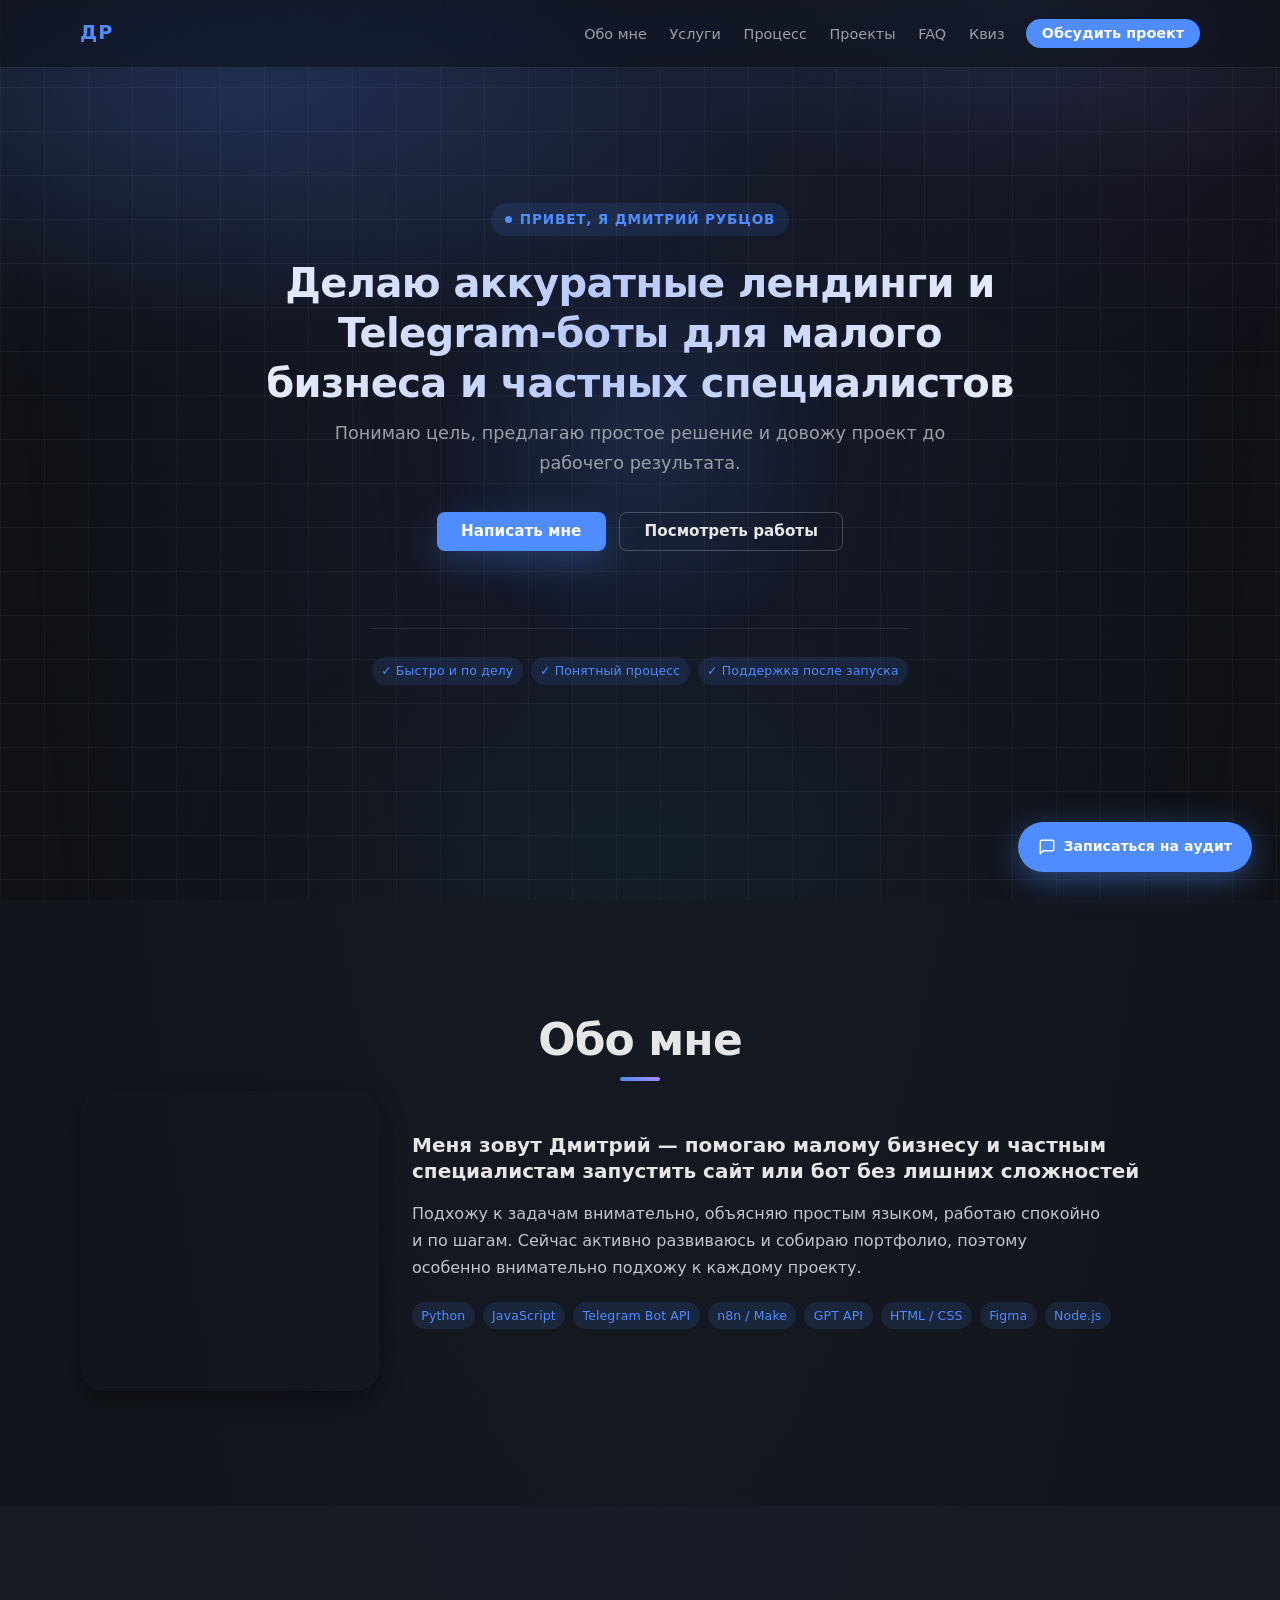
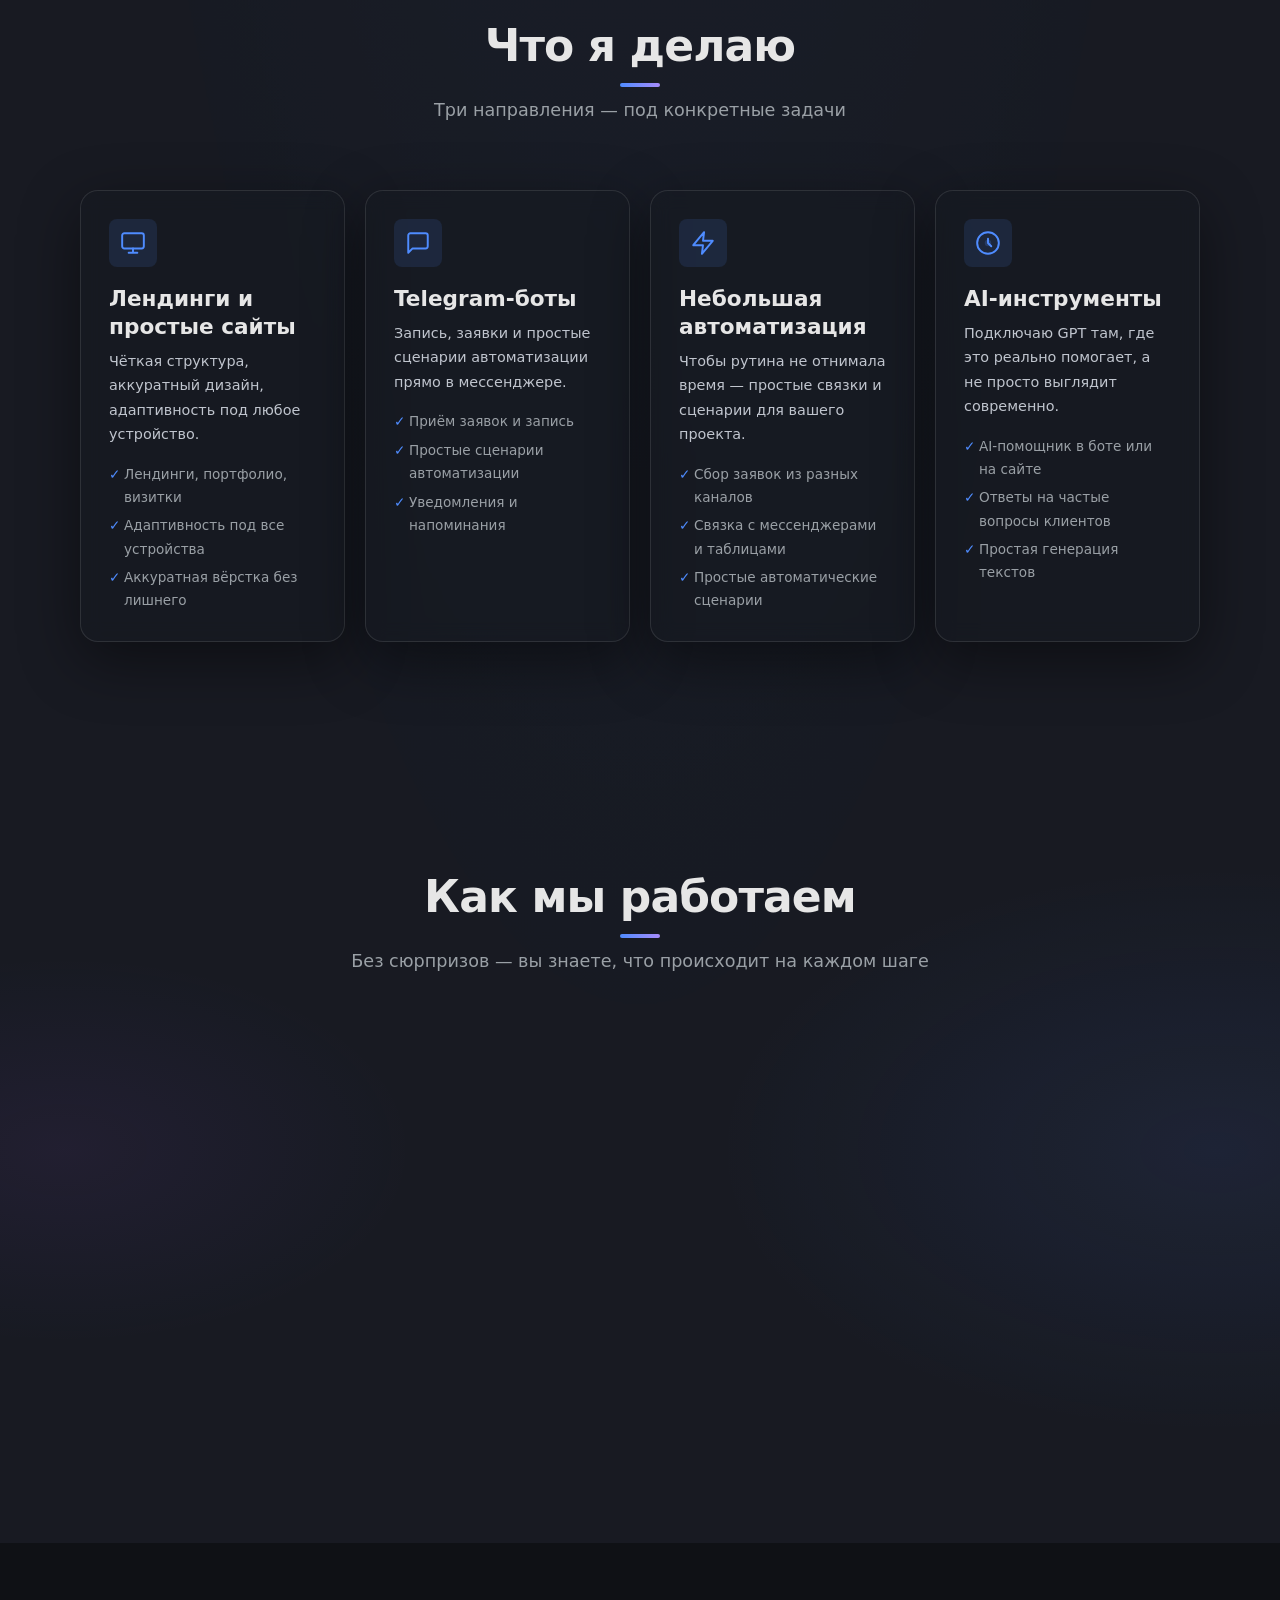
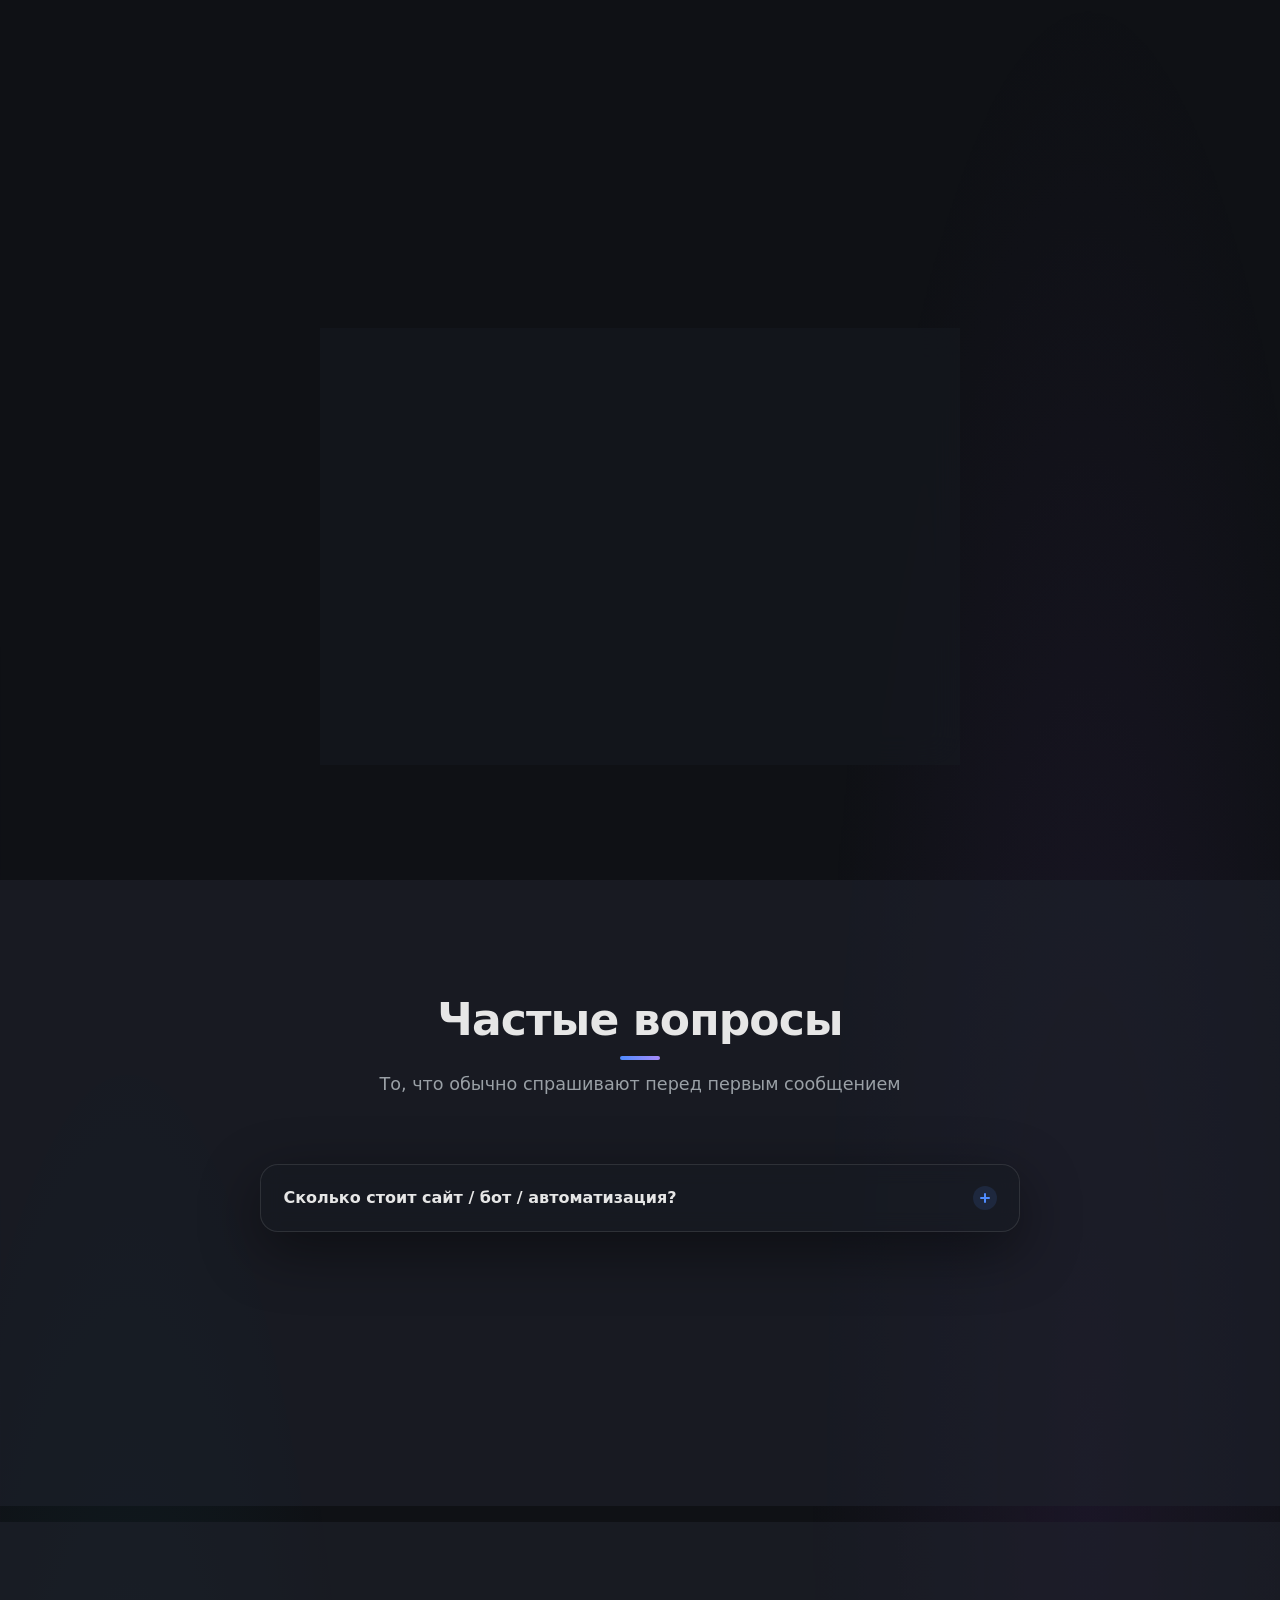
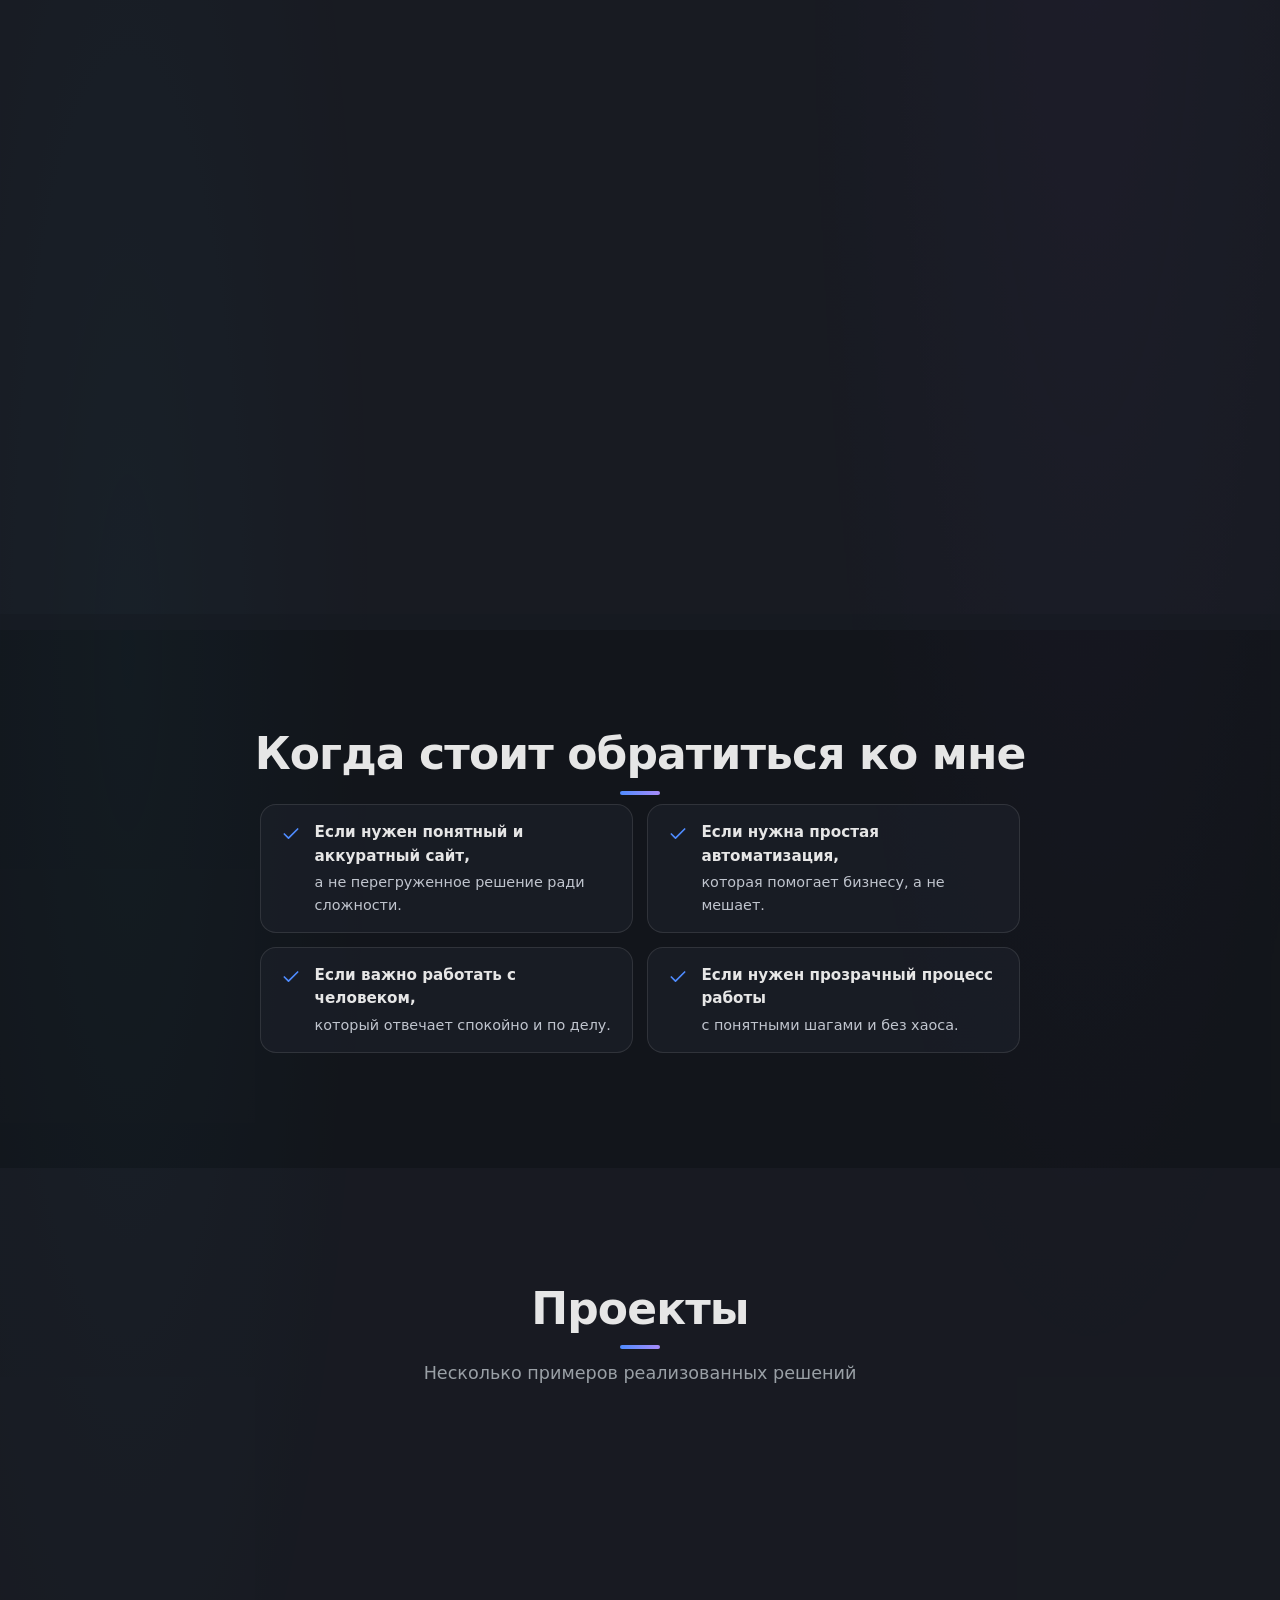
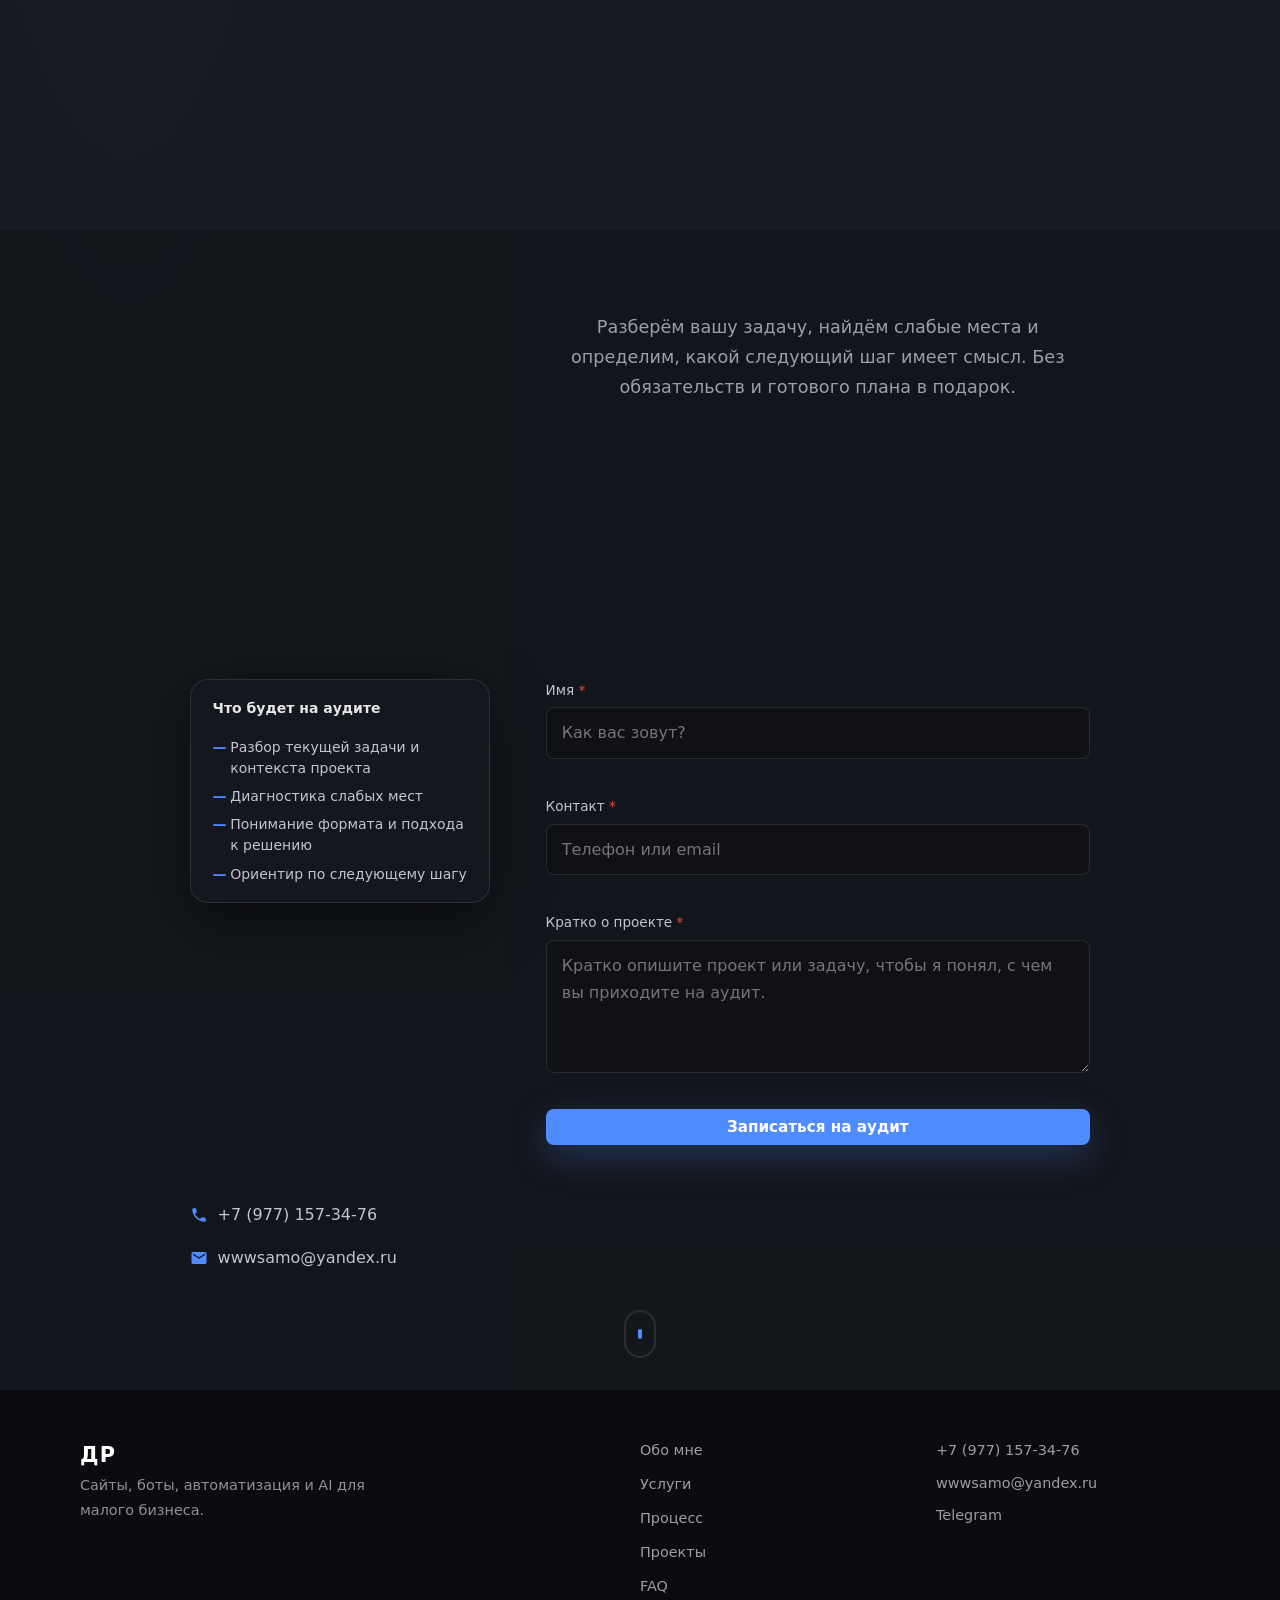
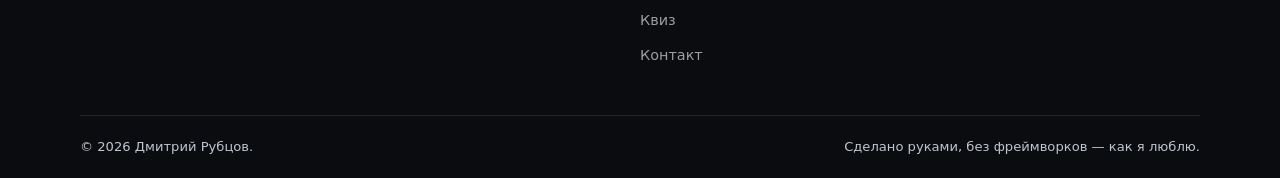
==== commit 070def5e: "auto-sync: 2026-04-12 15:20:46" ====
--- a/index.html
+++ b/index.html
@@ -125,13 +125,6 @@
               <li class="tag">Figma</li>
               <li class="tag">Node.js</li>
             </ul>
-
-            <a href="assets/resume.pdf" class="btn btn--primary"
-               target="_blank" rel="noopener noreferrer"
-               aria-label="Скачать резюме в формате PDF">
-              Скачать резюме (PDF)
-            </a>
-            <small style="display:block;margin-top:.5rem;color:#888;font-size:.75rem;">Обновлено: 2026</small>
           </div>
 
         </div>
